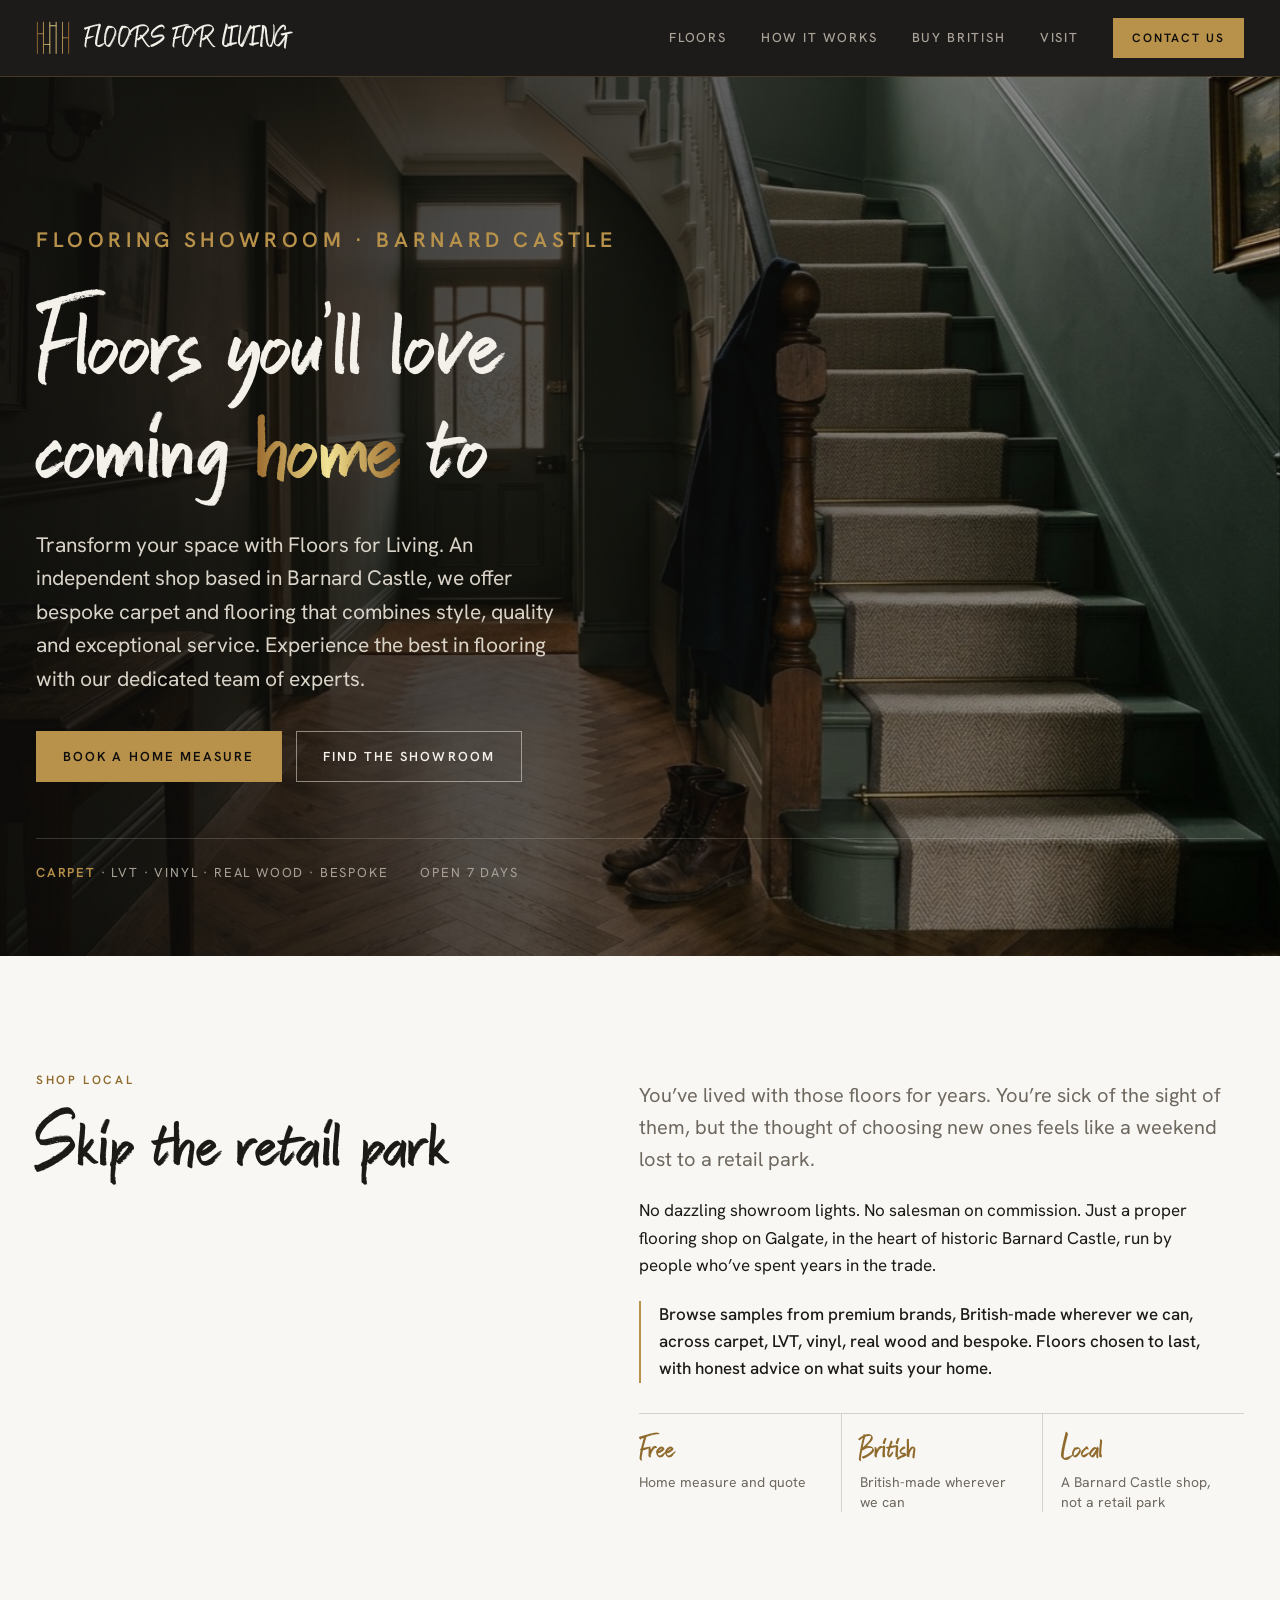
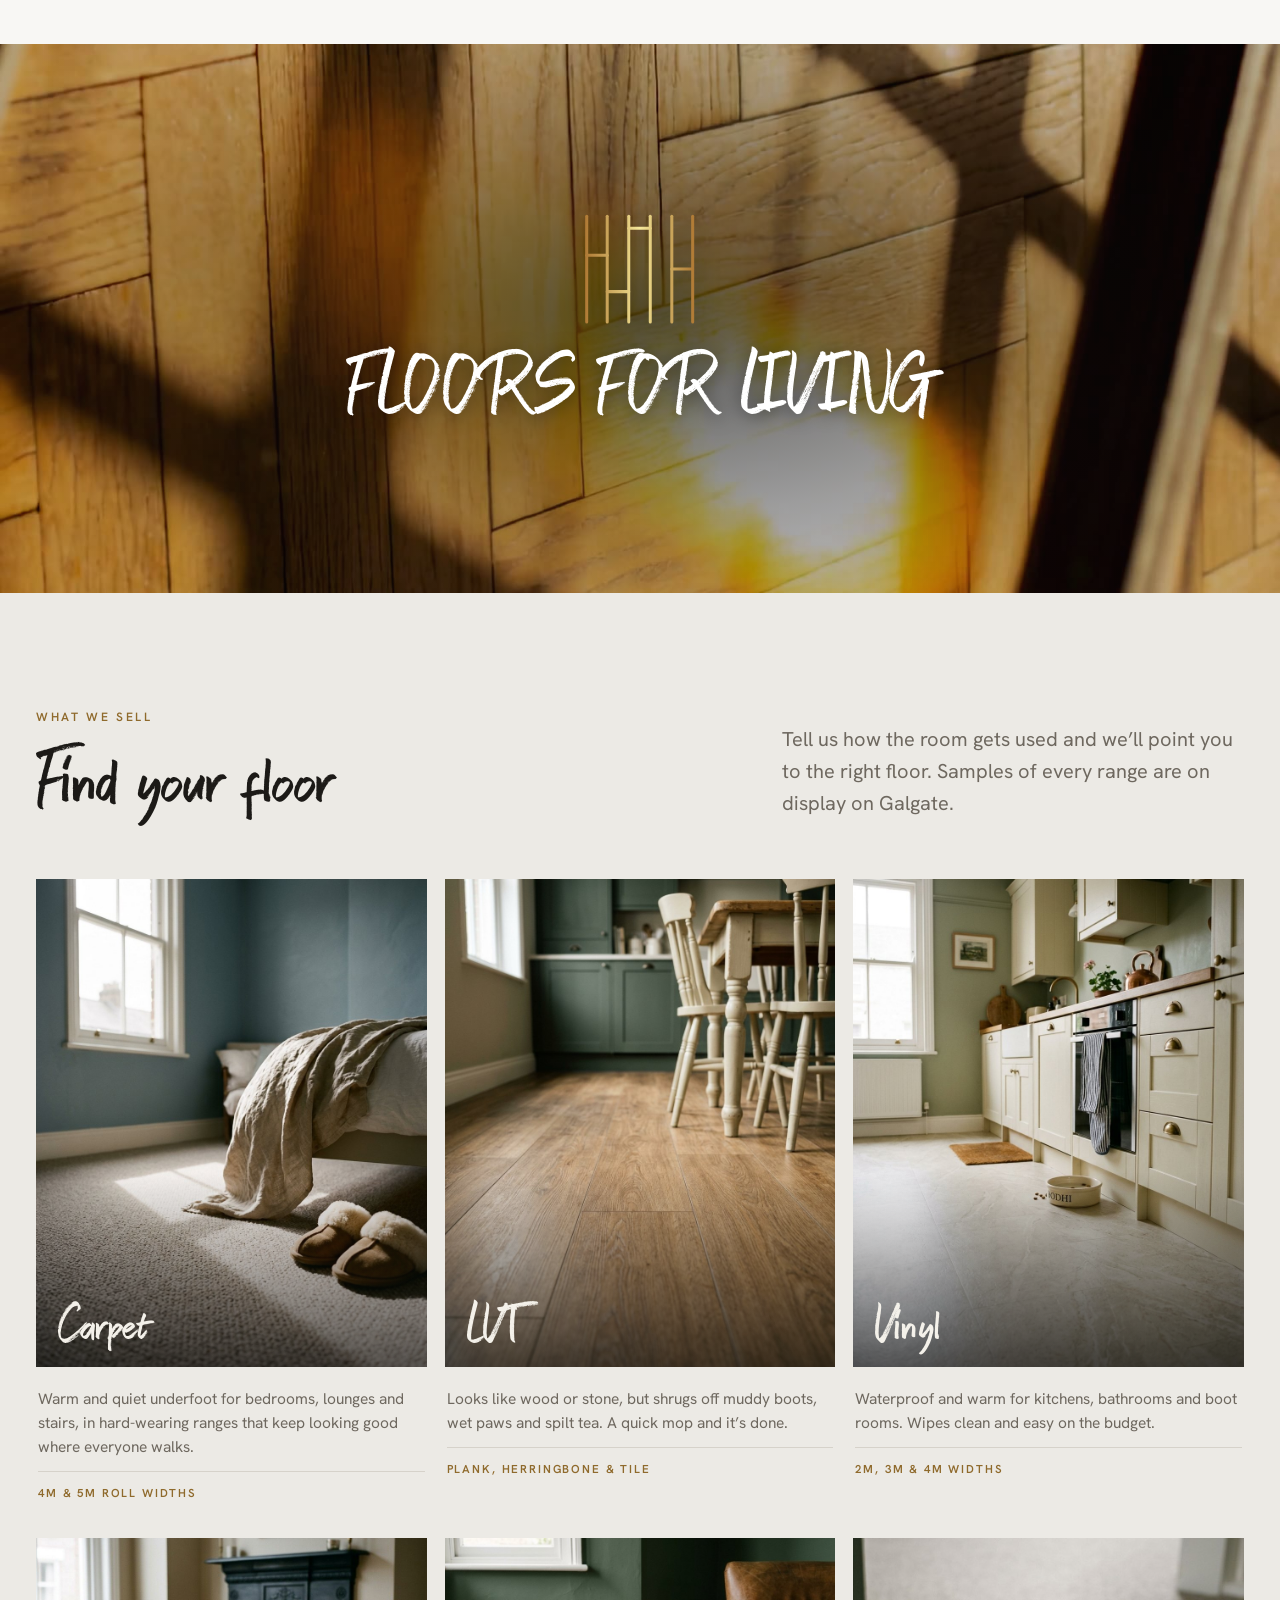
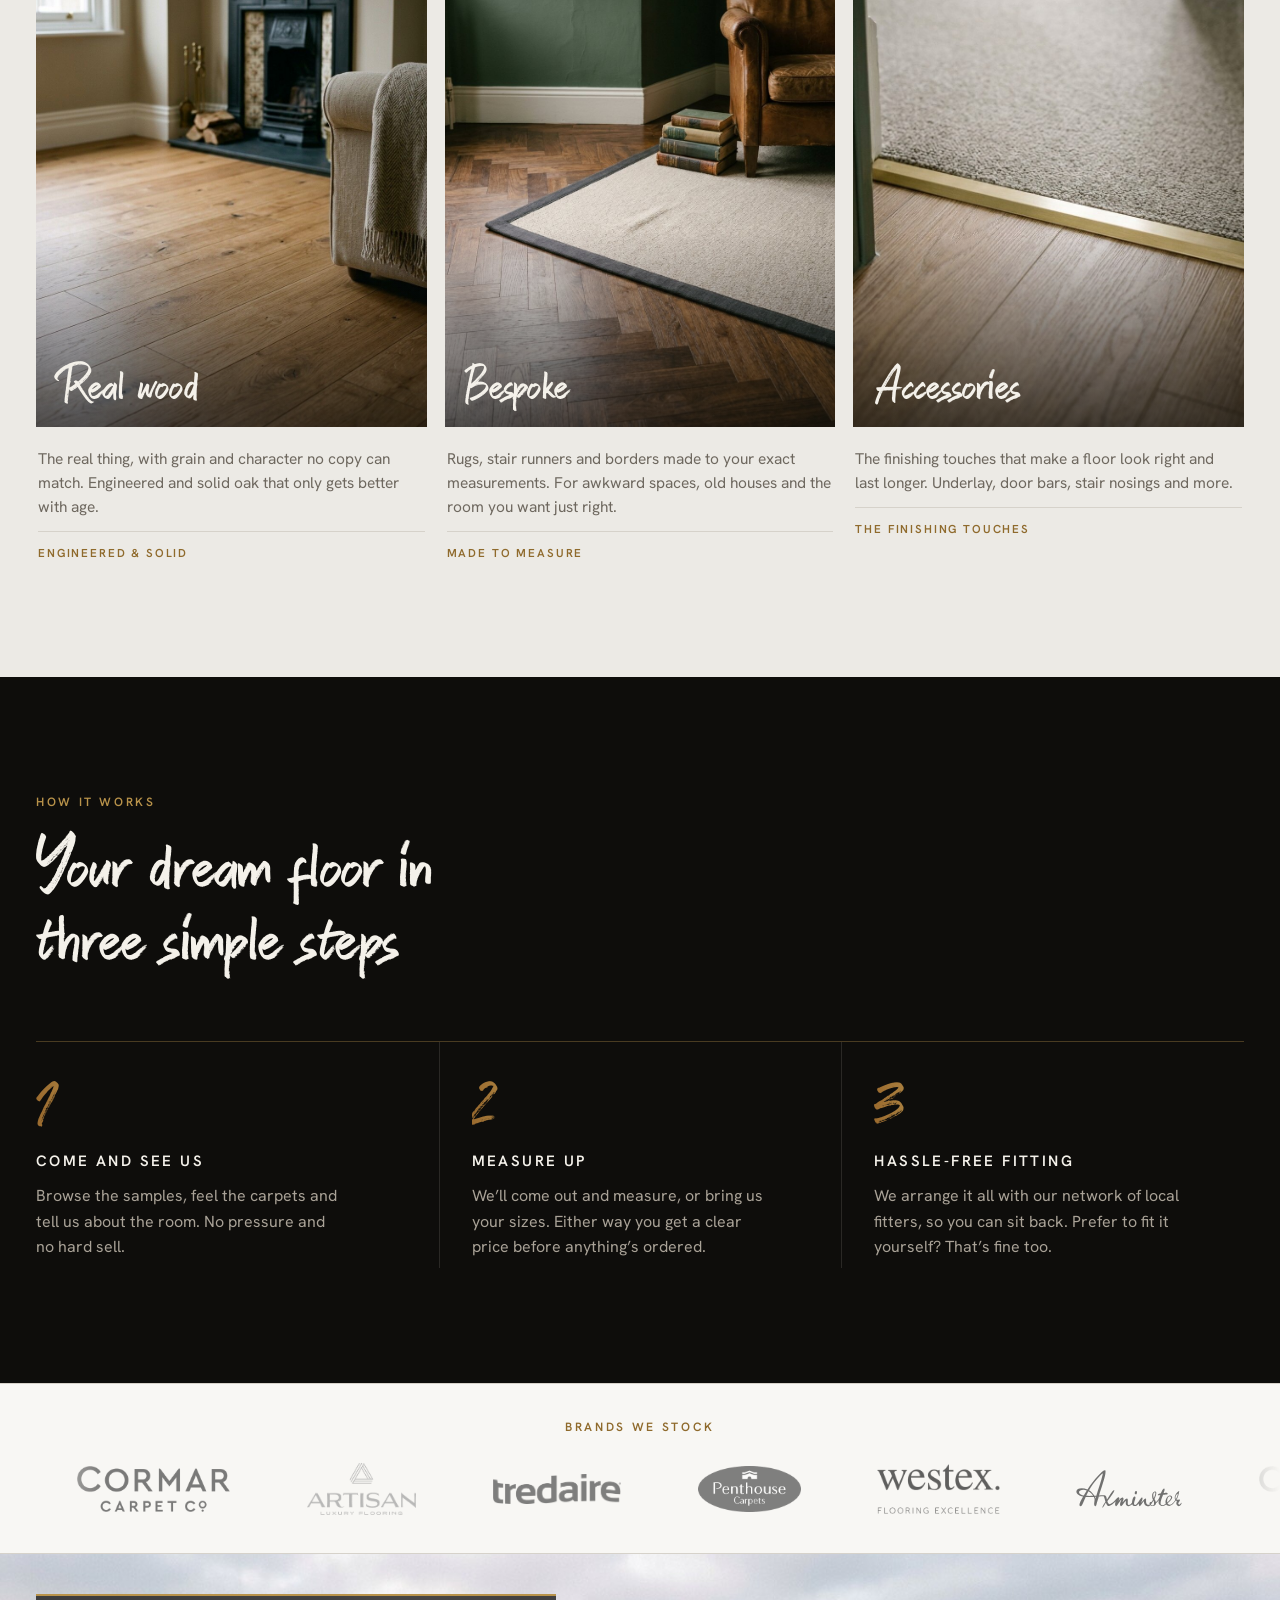
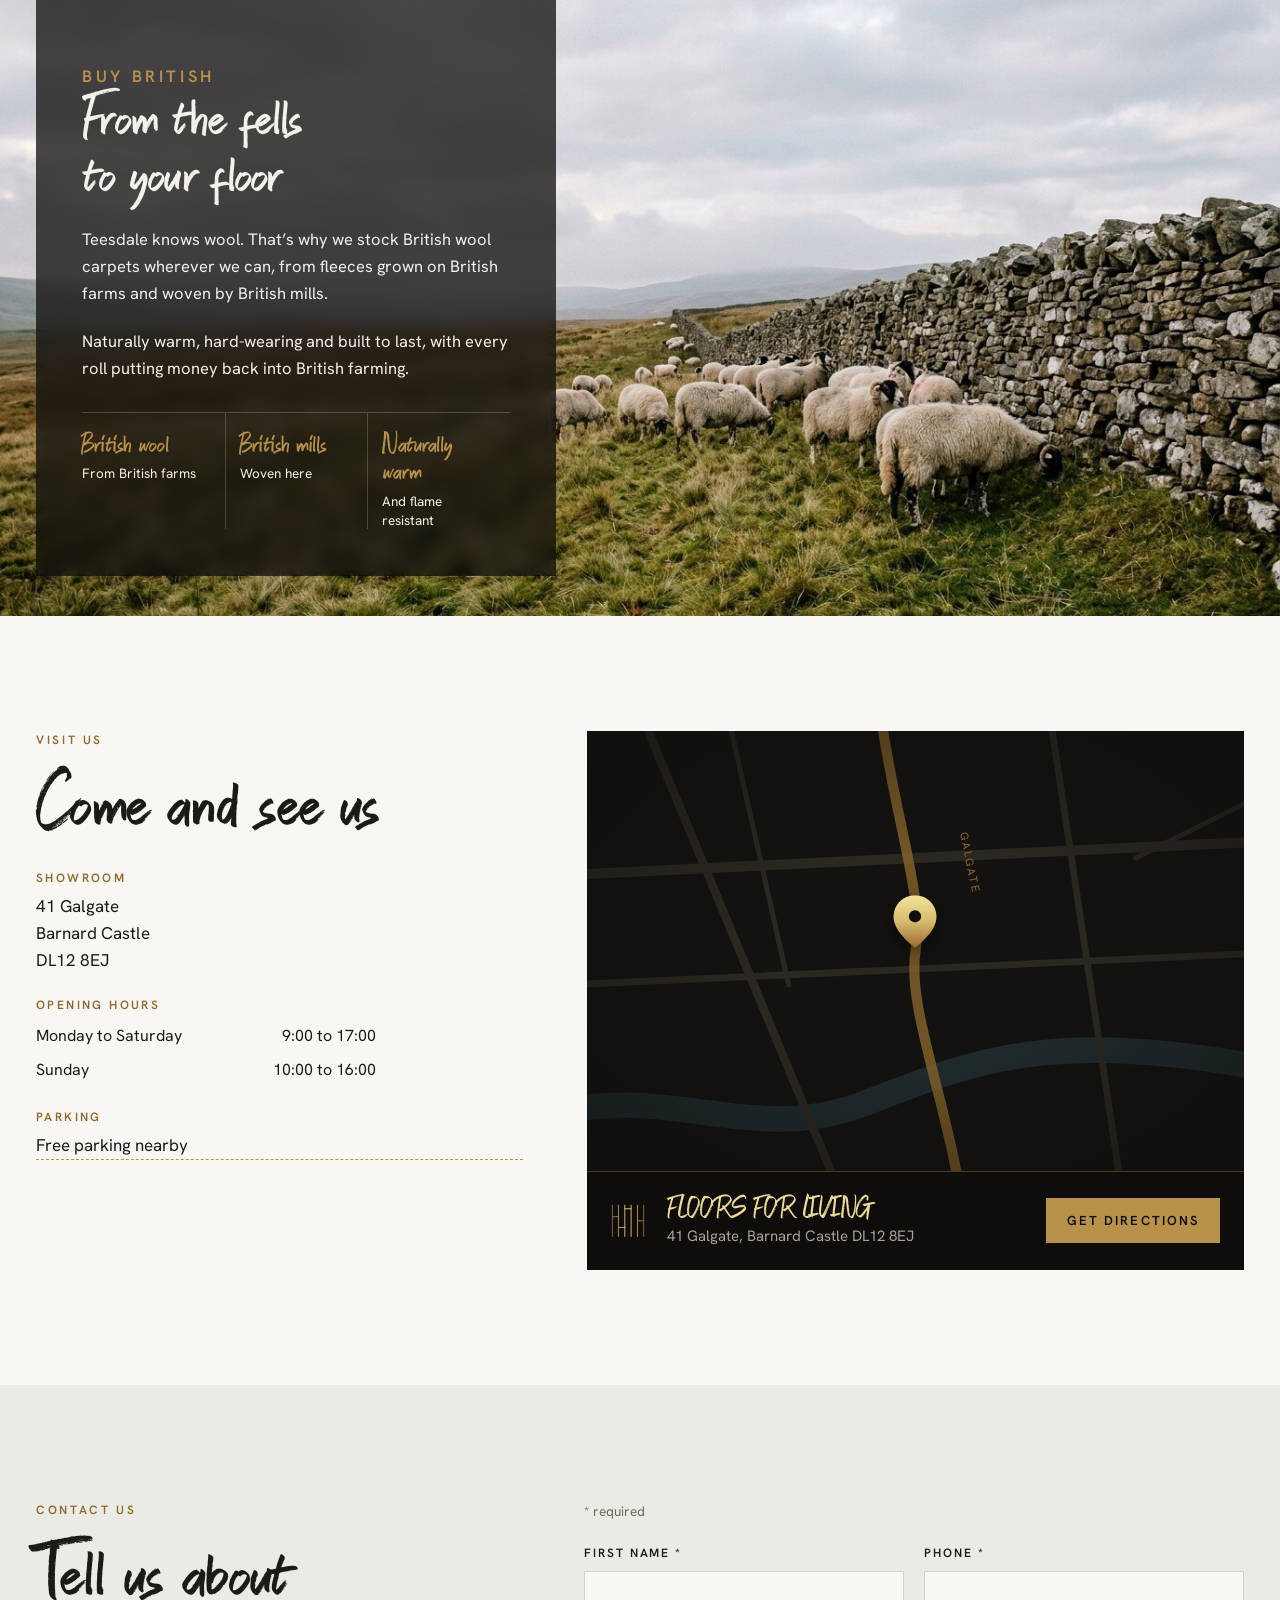
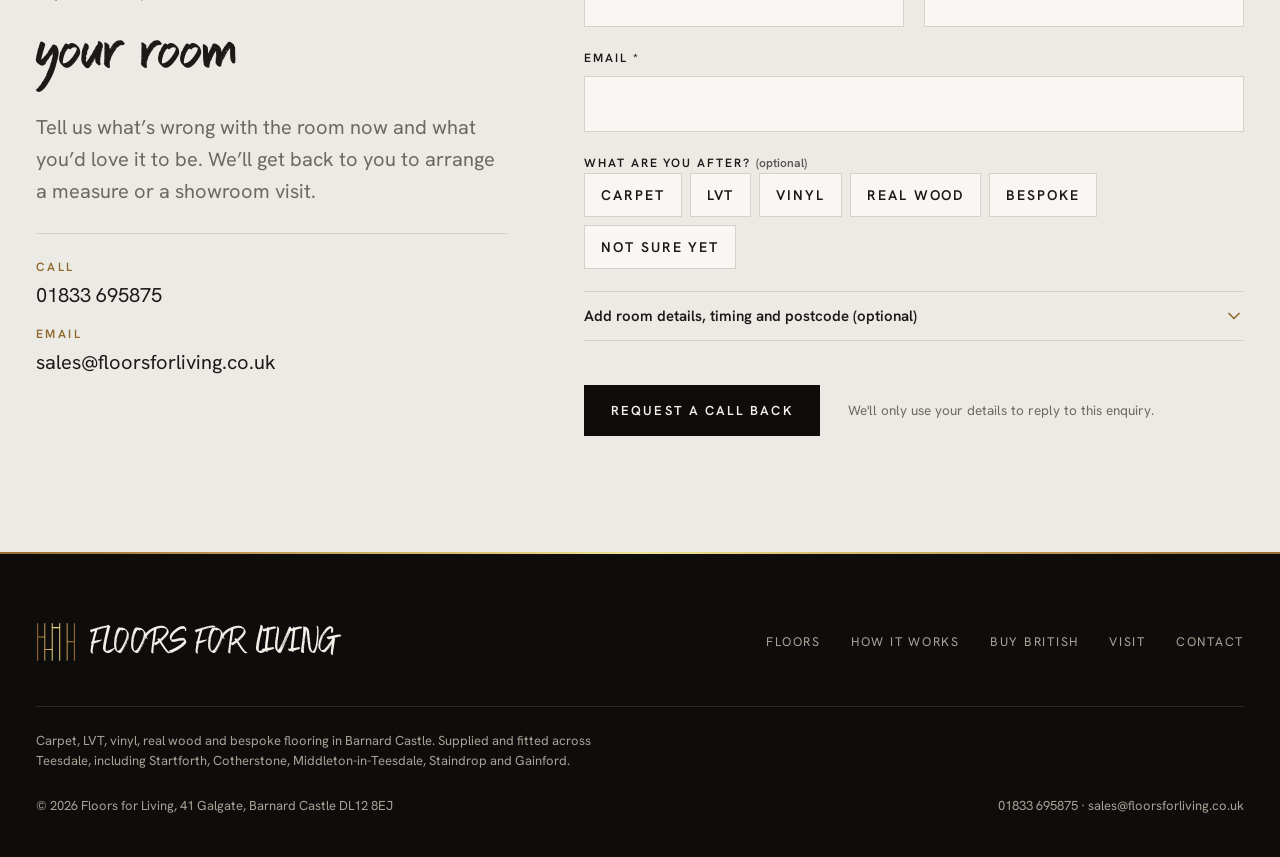
==== index.html @ 4750e82c "Fix tracker line over Done circle; redesign notification email; stop logging DB error text - Raise t" ====
<!doctype html>
<html lang="en-GB">
<head>
<meta charset="utf-8">
<meta name="viewport" content="width=device-width, initial-scale=1, viewport-fit=cover">
<title>Floors for Living | Carpet &amp; Flooring Shop in Barnard Castle</title>
<meta name="description" content="Independent carpet and flooring shop on Galgate, Barnard Castle. Carpet, LVT, vinyl, real wood and bespoke floors, with local fitting across Teesdale.">
<link rel="canonical" href="https://floorsforliving.co.uk/">
<meta name="robots" content="index, follow">
<meta property="og:type" content="website">
<meta property="og:locale" content="en_GB">
<meta property="og:site_name" content="Floors for Living">
<meta property="og:title" content="Floors for Living | Carpet &amp; Flooring Shop in Barnard Castle">
<meta property="og:description" content="Independent carpet and flooring shop on Galgate, Barnard Castle. Carpet, LVT, vinyl, real wood and bespoke floors, with local fitting across Teesdale.">
<meta property="og:url" content="https://floorsforliving.co.uk/">
<meta property="og:image" content="https://floorsforliving.co.uk/hero.jpg">
<meta name="twitter:card" content="summary_large_image">
<meta name="theme-color" content="#0e0d0b">
<link rel="icon" type="image/svg+xml" href="data:image/svg+xml,%3Csvg xmlns='http://www.w3.org/2000/svg' viewBox='0 0 64 64'%3E%3Crect width='64' height='64' rx='10' fill='%230e0d0b'/%3E%3Cg stroke='%23d6bb6e' stroke-width='3' stroke-linecap='round' fill='none'%3E%3Cpath d='M14 10v44M23 10v44M32 10v44M41 10v44M50 10v44'/%3E%3Cpath d='M14 26h9M23 42h9M32 16h9M41 32h9'/%3E%3C/g%3E%3C/svg%3E">
<link rel="preconnect" href="https://fonts.googleapis.com">
<link rel="preconnect" href="https://fonts.gstatic.com" crossorigin>
<link rel="stylesheet" href="https://fonts.googleapis.com/css2?family=Hanken+Grotesk:wght@300;400;500;600&display=swap">
<style>
/* Layout: dark brand bands (header, hero, process, footer) alternate with pale stone content bands; one wide container, image-led tiles like a showroom wall. */
@font-face {
  font-family: "Auttera";
  src: url("[data-uri]") format("woff2");
  font-display: swap;
}
:root {
  --ink: #0e0d0b;          /* logo black */
  --ink-2: #1a1814;
  --stone: #eceae5;        /* pale band */
  --paper: #f8f7f4;
  --text: #1c1a17;
  --muted: #6e685f;
  --line: #d6d2ca;
  --gold: #b8924a;         /* mid gold from the mark */
  --gold-dark: #8f6a2c;
  --gold-light: #ecdc94;
  --on-dark: #f4f1ea;
  --on-dark-muted: #a9a297;
  --gold-grad: linear-gradient(90deg, #9a6a2e 0%, #d6bb6e 35%, #f2e396 50%, #d6bb6e 65%, #9a6a2e 100%);

  --f-display: "Auttera", "Segoe Script", "Brush Script MT", cursive;
  --f-body: "Hanken Grotesk", "Helvetica Neue", Arial, sans-serif;

  --wrap: 1240px;
  --gutter-l: max(16px, env(safe-area-inset-left, 0px));
  --gutter-r: max(16px, env(safe-area-inset-right, 0px));
  color-scheme: light;
}
* { box-sizing: border-box; }
html { scroll-behavior: smooth; }
@media (prefers-reduced-motion: reduce) { html { scroll-behavior: auto; } * { transition: none !important; } }
body {
  margin: 0;
  background: var(--paper);
  color: var(--text);
  font-family: var(--f-body);
  font-size: 17px;
  line-height: 1.6;
  -webkit-font-smoothing: antialiased;
}
body::before { content: ""; position: fixed; inset: 0 0 auto; height: env(safe-area-inset-top, 0px); z-index: 60; background: var(--ink); }
img { max-width: 100%; display: block; }
a { color: inherit; }
:focus-visible { outline: 2px solid var(--gold); outline-offset: 3px; }

.wrap { max-width: var(--wrap); margin: 0 auto; padding-left: var(--gutter-l); padding-right: var(--gutter-r); }
.band { padding-block: clamp(64px, 9vw, 120px); }
.band--stone { background: var(--stone); }
.band--dark { background: var(--ink); color: var(--on-dark); }

.eyebrow {
  font-size: 12px; font-weight: 600; letter-spacing: .22em; text-transform: uppercase;
  color: var(--gold-dark); margin: 0 0 18px;
}
.band--dark .eyebrow, .hero .eyebrow { color: var(--gold); }
.eyebrow--split span { white-space: nowrap; }
@media (max-width: 560px) { .eyebrow--split .sep { display: none; } .eyebrow--split span:not(.sep) { display: block; } .eyebrow--split span + .sep + span { margin-top: 6px; } }
.display {
  font-family: var(--f-display); font-weight: 400;
  line-height: 1.02; letter-spacing: .005em; margin: 0; text-wrap: balance;
}
h2.display { font-size: clamp(40px, 6vw, 72px); }
.lede { font-size: clamp(18px, 1.6vw, 20px); color: var(--muted); max-width: 58ch; margin: 0; }
.band--dark .lede { color: var(--on-dark-muted); }
.tbc { border-bottom: 1px dashed var(--gold); }  /* placeholder content to confirm */

.btn {
  display: inline-flex; align-items: center; gap: 10px;
  font: 600 13px/1 var(--f-body); letter-spacing: .16em; text-transform: uppercase;
  padding: 18px 26px; text-decoration: none; border: 1px solid transparent; cursor: pointer;
  transition: background .25s, color .25s, border-color .25s;
}
.btn--gold { background: var(--gold); color: var(--ink); }
.btn--gold:hover { background: var(--gold-light); }
.btn--ghost { border-color: rgba(244,241,234,.5); color: var(--on-dark); background: transparent; }
.btn--ghost:hover { border-color: var(--gold); color: var(--gold-light); }
.btn--ink { background: var(--ink); color: var(--on-dark); }
.btn--ink:hover { background: var(--gold-dark); }
.link-arrow {
  font: 600 12px/1 var(--f-body); letter-spacing: .18em; text-transform: uppercase; text-decoration: none;
  display: inline-flex; gap: 10px; align-items: center;
}
.link-arrow::after { content: "→"; transition: transform .25s; }
.link-arrow:hover::after { transform: translateX(4px); }

/* Header */
.site-header {
  position: sticky; top: env(safe-area-inset-top, 0px); z-index: 50;
  background: rgba(14,13,11,.94); backdrop-filter: blur(8px); color: var(--on-dark);
  border-bottom: 1px solid rgba(184,146,74,.25);
}
.site-header .wrap { display: flex; align-items: center; justify-content: space-between; gap: 24px; min-height: 76px; }
.brand { display: flex; align-items: center; gap: 14px; text-decoration: none; color: var(--on-dark); }
.brand svg { width: 34px; height: 34px; flex: none; }
.brand span { font-family: var(--f-display); font-size: 25px; letter-spacing: .02em; white-space: nowrap; }
.nav { display: flex; align-items: center; gap: 34px; }
.nav a:not(.btn) { position: relative; padding-block: 6px; font-size: 13px; font-weight: 500; letter-spacing: .14em; text-transform: uppercase; text-decoration: none; color: var(--on-dark-muted); transition: color .2s; }
.nav a:not(.btn)::after { content: ""; position: absolute; left: 0; right: .14em; bottom: -2px; height: 1px; background: var(--gold); transform: scaleX(0); transform-origin: left; transition: transform .3s; }
.nav a:not(.btn):hover { color: var(--gold-light); }
.nav a.is-active { color: var(--gold-light); }
.nav a.is-active::after { transform: scaleX(1); }
section[id] { scroll-margin-top: calc(77px + env(safe-area-inset-top, 0px)); }  /* anchor jumps land below the sticky header */
.nav .btn { padding: 13px 18px; font-size: 12px; }
@media (max-width: 1040px) { .nav { gap: 22px; } .nav a:not(.btn) { font-size: 12px; letter-spacing: .1em; } .nav a:not(.btn)::after { right: .1em; } }

/* Menu button and full-screen menu (under 860px) */
.menu-btn { display: none; width: 44px; height: 44px; margin-right: -10px; padding: 0; border: 0; background: none; cursor: pointer; position: relative; }
.menu-btn span { position: absolute; left: 10px; right: 10px; height: 1.5px; background: var(--gold); transition: transform .3s, opacity .2s; }
.menu-btn span:nth-child(1) { top: 14px; } .menu-btn span:nth-child(2) { top: 21px; } .menu-btn span:nth-child(3) { top: 28px; }
.menu-btn[aria-expanded="true"] span:nth-child(1) { transform: translateY(7px) rotate(45deg); }
.menu-btn[aria-expanded="true"] span:nth-child(2) { opacity: 0; }
.menu-btn[aria-expanded="true"] span:nth-child(3) { transform: translateY(-7px) rotate(-45deg); }
.menu { display: none; }
html.menu-open, html.menu-open body { overflow: hidden; }
@media (max-width: 860px) {
  .nav a:not(.btn) { display: none; }
  .nav { gap: 14px; }
  .menu-btn { display: block; }
  .menu { position: fixed; inset: 0; z-index: 49; display: flex; flex-direction: column; justify-content: space-between; gap: 32px; overflow-y: auto; background: var(--ink); color: var(--on-dark);
    padding: calc(76px + env(safe-area-inset-top, 0px) + 28px) var(--gutter-r) calc(32px + env(safe-area-inset-bottom, 0px)) var(--gutter-l);
    opacity: 0; visibility: hidden; transition: opacity .25s, visibility 0s .25s; }
  .menu.is-open { opacity: 1; visibility: visible; transition: opacity .25s; }
  .menu__nav { display: grid; }
  .menu__nav a { font-family: var(--f-display); font-size: clamp(44px, 12vw, 64px); line-height: 1.1; padding: 10px 0; text-decoration: none; color: var(--on-dark); border-bottom: 1px solid rgba(244,241,234,.12); transition: color .2s; }
  .menu__nav a:hover, .menu__nav a:focus-visible { color: var(--gold-light); }
  .menu__foot { display: grid; gap: 6px; }
  .menu__tel { font-family: var(--f-display); font-size: 34px; line-height: 1.1; color: var(--gold); text-decoration: none; }
  .menu__foot p { margin: 0; color: var(--on-dark-muted); font-size: 15px; }
}
@media (max-width: 760px) { .nav .btn { display: none; } }
@media (max-width: 420px) { .brand span { font-size: 20px; } .nav .btn { padding: 11px 12px; letter-spacing: .1em; } }

/* Hero */
.hero { position: relative; background: var(--ink); color: var(--on-dark); overflow: hidden; }
.hero__img { position: absolute; inset: 0; width: 100%; height: 100%; object-fit: cover; object-position: 72% 60%; transform: scale(1.04); animation: settle 2.4s ease-out forwards; }
@keyframes settle { to { transform: scale(1); } }
@media (prefers-reduced-motion: reduce) { .hero__img { animation: none; transform: none; } }
.hero::after { content: ""; position: absolute; inset: 0; background: linear-gradient(100deg, rgba(14,13,11,.92) 0%, rgba(14,13,11,.7) 45%, rgba(14,13,11,.15) 100%); }
.hero .wrap { position: relative; z-index: 1; min-height: clamp(520px, 72vh, 740px); display: flex; flex-direction: column; justify-content: flex-end; padding-block: 120px 72px; }
.hero h1 { font-size: clamp(50px, 8vw, 108px); max-width: 12ch; }
.hero h1 em { font-style: normal; background: var(--gold-grad); -webkit-background-clip: text; background-clip: text; color: transparent; }
.hero p { font-size: clamp(18px, 1.7vw, 21px); color: #d9d3c8; max-width: 46ch; margin: 26px 0 36px; }
.hero__ctas { display: flex; flex-wrap: wrap; gap: 14px; }
.hero__meta { display: flex; flex-wrap: wrap; gap: 10px 32px; margin-top: 56px; padding-top: 24px; border-top: 1px solid rgba(244,241,234,.18); font-size: 13px; letter-spacing: .14em; text-transform: uppercase; color: var(--on-dark-muted); }
.hero__meta b { color: var(--gold); font-weight: 600; }

/* Intro */
.intro { display: grid; grid-template-columns: 1fr 1.15fr; gap: clamp(28px, 6vw, 96px); align-items: start; }
.intro__head { min-width: 0; }
.intro__text { min-width: 0; display: grid; gap: 22px; padding-top: 8px; }
.intro__text p { margin: 0; max-width: 58ch; }
.intro__bridge { color: var(--text); font-weight: 500; padding-left: 18px; border-left: 2px solid var(--gold); }
.facts { display: grid; grid-template-columns: repeat(3, 1fr); gap: 0; border-top: 1px solid var(--line); margin-top: 8px; }
.facts div { padding: 20px 16px 0 0; }
.facts div + div { padding-left: 18px; border-left: 1px solid var(--line); }
.facts dt { font-family: var(--f-display); font-size: 30px; line-height: 1; color: var(--gold-dark); }
.facts dd { margin: 8px 0 0; font-size: 14px; color: var(--muted); line-height: 1.45; }
@media (max-width: 860px) { .intro { grid-template-columns: 1fr; } }

/* Video band with logo reveal */
.reel { position: relative; overflow: hidden; background: var(--ink); aspect-ratio: 21 / 9; min-height: 400px; max-height: 660px; width: 100%; display: grid; place-items: center; }
.reel__video { position: absolute; inset: 0; width: 100%; height: 100%; object-fit: cover; }
.reel::before { content: ""; position: absolute; inset: 0; z-index: 1; background: radial-gradient(ellipse 55% 60% at 50% 50%, rgba(14,13,11,.7) 0%, rgba(14,13,11,.4) 60%, rgba(14,13,11,.25) 100%); }
.reel__logo { position: relative; z-index: 2; display: grid; justify-items: center; gap: clamp(14px, 2vw, 26px); padding-inline: 16px; text-align: center; }
.reel__mark { width: clamp(76px, 9vw, 124px); height: auto; overflow: visible; filter: drop-shadow(0 2px 12px rgba(0,0,0,.45)); }
.reel__mark path { stroke-dasharray: 1; stroke-dashoffset: 0; }
.reel__word { font-family: var(--f-display); font-size: clamp(36px, 5.6vw, 76px); line-height: 1; color: #fff; letter-spacing: .02em; text-shadow: 0 2px 18px rgba(0,0,0,.5); }
.reel.is-waiting .reel__mark path { stroke-dashoffset: 1; }
.reel.is-waiting .reel__word { opacity: 0; transform: translateY(14px); }
.reel.is-playing .reel__mark path { animation: draw .9s cubic-bezier(.6,0,.2,1) var(--d) both; }
.reel.is-playing .reel__word { animation: rise 1s ease-out 1.5s both; }
@keyframes draw { from { stroke-dashoffset: 1; } to { stroke-dashoffset: 0; } }
@keyframes rise { from { opacity: 0; transform: translateY(14px); letter-spacing: .12em; } to { opacity: 1; transform: none; letter-spacing: .02em; } }
@media (max-width: 640px) { .reel { aspect-ratio: auto; height: 440px; } }
@media (max-width: 520px) { .facts { grid-template-columns: 1fr; } .facts div + div { padding-left: 0; border-left: 0; border-top: 1px solid var(--line); } .facts div { padding-bottom: 18px; } }

/* Floors grid */
.section-head { display: flex; justify-content: space-between; align-items: flex-end; gap: 24px 48px; flex-wrap: wrap; margin-bottom: clamp(36px, 5vw, 60px); }
.section-head > div { min-width: 0; }
.floors { display: grid; grid-template-columns: repeat(3, 1fr); gap: 36px 18px; }
.floor { position: relative; display: flex; flex-direction: column; text-decoration: none; color: var(--text); min-width: 0; }
.floor__img { position: relative; overflow: hidden; aspect-ratio: 4 / 5; background: var(--ink-2); }
.floor__img img { width: 100%; height: 100%; object-fit: cover; transition: transform .8s cubic-bezier(.2,.7,.2,1); }
.floor:hover .floor__img img { transform: scale(1.06); }
.floor__img::after { content: ""; position: absolute; inset: 0; background: linear-gradient(180deg, rgba(14,13,11,0) 60%, rgba(14,13,11,.62) 100%); }
.floor__name { position: absolute; left: 22px; right: 22px; bottom: 18px; z-index: 1; color: var(--on-dark); font-family: var(--f-display); font-size: clamp(38px, 3.6vw, 50px); line-height: 1; }
.floor__body { padding: 20px 2px 0; display: grid; gap: 12px; }
.floor__body p { margin: 0; font-size: 15.5px; line-height: 1.55; color: var(--muted); }
.floor__spec { font-size: 11.5px; font-weight: 600; letter-spacing: .16em; text-transform: uppercase; color: var(--gold-dark); border-top: 1px solid var(--line); padding-top: 12px; }
@media (max-width: 1020px) { .floors { grid-template-columns: repeat(2, 1fr); } }
.floors-dots { display: none; }
@media (max-width: 760px) {
  .floors { position: relative; display: flex; gap: 14px; overflow-x: auto; overscroll-behavior-x: contain; scroll-snap-type: x mandatory; scrollbar-width: none;
    margin-inline: calc(-1 * var(--gutter-l)) calc(-1 * var(--gutter-r)); padding-inline: var(--gutter-l) var(--gutter-r); scroll-padding-inline: var(--gutter-l); }
  .floors::-webkit-scrollbar { display: none; }
  .floor { flex: 0 0 min(80vw, 340px); scroll-snap-align: start; }
  .floors-dots { display: flex; justify-content: center; gap: 8px; margin-top: 26px; }
  .floors-dots span { width: 7px; height: 7px; border-radius: 4px; background: var(--line); transition: width .25s, background .25s; }
  .floors-dots span.is-active { width: 22px; background: var(--gold); }
}

/* Brands: slow marquee. The track holds the logo list four times and slides by half, so the loop has no seam. */
.brands { background: var(--paper); border-block: 1px solid var(--line); padding-block: 34px 38px; overflow: hidden; }
.brands .eyebrow { text-align: center; margin-bottom: 26px; }
.brands__viewport { overflow: hidden; -webkit-mask-image: linear-gradient(90deg, transparent, #000 8%, #000 92%, transparent); mask-image: linear-gradient(90deg, transparent, #000 8%, #000 92%, transparent); }
.brands__track { display: flex; width: max-content; animation: brands-scroll 60s linear infinite; }
.brands:hover .brands__track { animation-play-state: paused; }
.brands__list { display: flex; align-items: center; flex: none; margin: 0; padding: 0 0 0 clamp(44px, 6vw, 84px); list-style: none; gap: clamp(44px, 6vw, 84px); }
.brands__list img { height: var(--h, 44px); width: auto; max-width: none; filter: grayscale(1); opacity: .62; transition: opacity .3s, filter .3s; }
.brands__list li:hover img { filter: none; opacity: 1; }
@keyframes brands-scroll { to { transform: translateX(-50%); } }
@media (max-width: 520px) { .brands__list img { height: calc(var(--h, 44px) * .8); } }
@media (prefers-reduced-motion: reduce) {
  .brands__viewport { -webkit-mask-image: none; mask-image: none; }
  .brands__track { animation: none; display: block; width: auto; padding-inline: var(--gutter-l) var(--gutter-r); }
  .brands__list { flex-wrap: wrap; justify-content: center; padding: 0; gap: 28px clamp(36px, 5vw, 64px); max-width: var(--wrap); margin-inline: auto; }
  .brands__list[aria-hidden="true"] { display: none; }
}

/* Buy British: full-bleed photo with the copy in a translucent box on the left */
.wool { position: relative; isolation: isolate; background: var(--ink); color: var(--on-dark); min-height: 640px; display: flex; align-items: center; overflow: hidden; }
.wool__bg { position: absolute; inset: 0; z-index: -1; }
.wool__bg img { width: 100%; height: 100%; object-fit: cover; object-position: right center; }
.wool .wrap { width: 100%; padding-block: 40px; }
.wool__box { max-width: 520px; padding: clamp(28px, 3.6vw, 48px); background: rgba(14,13,11,.75); -webkit-backdrop-filter: blur(8px); backdrop-filter: blur(8px); border-top: 2px solid var(--gold); }
.wool__box .eyebrow { color: var(--gold); }
.wool__box h2 { font-size: clamp(38px, 4.4vw, 56px); color: var(--on-dark); }
.wool__box p { margin: 20px 0 0; color: var(--on-dark); font-size: 16.5px; line-height: 1.65; }
.wool__box h2 + p { margin-top: 22px; }
.wool__facts { display: grid; grid-template-columns: repeat(3, 1fr); margin: 30px 0 0; border-top: 1px solid rgba(244,241,234,.2); }
.wool__facts div { padding: 18px 12px 0 0; min-width: 0; }
.wool__facts div + div { padding-left: 14px; border-left: 1px solid rgba(244,241,234,.2); }
.wool__facts dt { font-family: var(--f-display); font-size: 26px; line-height: 1.05; color: var(--gold); }
.wool__facts dd { margin: 6px 0 0; font-size: 13.5px; line-height: 1.4; color: var(--on-dark); }
@media (max-width: 760px) {
  .wool { display: block; min-height: 0; padding-top: 300px; }
  .wool__bg { bottom: auto; height: 300px; }
  .wool__bg img { object-position: 76% center; }
  .wool .wrap { padding: 0; max-width: none; }
  .wool__box { max-width: none; background: var(--ink); -webkit-backdrop-filter: none; backdrop-filter: none; padding: 32px var(--gutter-r) 40px var(--gutter-l); }
}
@media (max-width: 520px) {
  .wool__facts { grid-template-columns: 1fr; }
  .wool__facts div, .wool__facts div + div { padding: 16px 0; border-left: 0; }
  .wool__facts div + div { border-top: 1px solid rgba(244,241,234,.2); }
  .wool__facts dt { font-size: 30px; }
}

/* Process */
.steps { display: grid; grid-template-columns: repeat(3, 1fr); gap: 0; margin-top: clamp(40px, 5vw, 64px); border-top: 1px solid rgba(184,146,74,.35); }
.step { padding: 32px 32px 8px 0; min-width: 0; }
.step + .step { padding-left: 32px; border-left: 1px solid rgba(244,241,234,.12); }
.step__n { font-family: var(--f-display); font-size: 64px; line-height: .9; background: var(--gold-grad); -webkit-background-clip: text; background-clip: text; color: transparent; }
.step h3 { font-size: 15px; font-weight: 600; letter-spacing: .16em; text-transform: uppercase; margin: 18px 0 10px; color: var(--on-dark); }
.step p { margin: 0; color: var(--on-dark-muted); font-size: 16px; max-width: 34ch; }
@media (max-width: 760px) { .steps { grid-template-columns: 1fr; } .step + .step { padding-left: 0; border-left: 0; border-top: 1px solid rgba(244,241,234,.12); } .step { padding-right: 0; padding-bottom: 28px; } }

/* Visit */
.visit { display: grid; grid-template-columns: 1fr 1.35fr; gap: clamp(32px, 5vw, 72px); align-items: stretch; }
.visit__info { display: grid; gap: 28px; align-content: start; min-width: 0; }
.visit__info dl { margin: 0; display: grid; gap: 22px; }
.visit__info dt { font-size: 12px; font-weight: 600; letter-spacing: .2em; text-transform: uppercase; color: var(--gold-dark); margin-bottom: 4px; }
.visit__info dd { margin: 0; font-size: 17px; }
.hours { width: 100%; max-width: 340px; border-collapse: collapse; font-size: 16px; font-variant-numeric: tabular-nums; }
.hours td { padding: 4px 0; }
.hours td:last-child { text-align: right; }
.map { position: relative; display: flex; flex-direction: column; background: var(--ink); min-width: 0; }
.map__canvas { position: relative; flex: 1; min-height: 440px; overflow: hidden; background: #141210; }
.map__canvas iframe {
  position: absolute; inset: 0; width: 100%; height: 100%; border: 0; pointer-events: none;
  /* turns Google's standard map dark with a warm gold cast */
  filter: grayscale(1) invert(1) brightness(.78) contrast(1.15) sepia(.55) hue-rotate(-12deg) saturate(1.4);
}
.map__fallback { position: absolute; inset: 0; width: 100%; height: 100%; }
.map__canvas::after { content: ""; position: absolute; inset: 0; pointer-events: none; background: radial-gradient(ellipse at 50% 50%, rgba(14,13,11,0) 35%, rgba(14,13,11,.55) 100%); }
.map__pin { position: absolute; left: 50%; top: 50%; width: 46px; transform: translate(-50%, -88%); z-index: 2; filter: drop-shadow(0 6px 10px rgba(0,0,0,.5)); }
.map__pin::before { content: ""; position: absolute; left: 50%; top: 88%; width: 70px; height: 70px; margin: -35px 0 0 -35px; border-radius: 50%; border: 1px solid var(--gold); opacity: 0; animation: ping 2.6s ease-out infinite; }
@keyframes ping { 0% { transform: scale(.3); opacity: .9; } 100% { transform: scale(1.6); opacity: 0; } }
@media (prefers-reduced-motion: reduce) { .map__pin::before { animation: none; } }
.map__card { display: flex; flex-wrap: wrap; align-items: center; gap: 16px 22px; padding: 22px 24px; border-top: 1px solid rgba(184,146,74,.35); color: var(--on-dark); }
.map__mark { width: 34px; height: 34px; flex: none; }
.map__addr { display: grid; gap: 2px; flex: 1 1 200px; min-width: 0; }
.map__addr strong { font-family: var(--f-display); font-weight: 400; font-size: 26px; line-height: 1.1; color: var(--gold-light); }
.map__addr span { font-size: 15px; color: var(--on-dark-muted); }
.map__card .btn { padding: 15px 20px; }
.nw { white-space: nowrap; }
@media (max-width: 860px) { .visit { grid-template-columns: 1fr; } .map__canvas { min-height: 320px; } }

/* Contact */
.contact { display: grid; grid-template-columns: 1fr 1.4fr; gap: clamp(36px, 6vw, 96px); }
.contact__aside { display: grid; gap: 26px; align-content: start; min-width: 0; }
.contact__direct { display: grid; gap: 14px; padding-top: 24px; border-top: 1px solid var(--line); }
.contact__direct div { display: grid; gap: 2px; }
.contact__direct span { font-size: 12px; font-weight: 600; letter-spacing: .2em; text-transform: uppercase; color: var(--gold-dark); }
.contact__direct a { font-size: 20px; text-decoration: none; user-select: all; }
form { display: grid; grid-template-columns: 1fr 1fr; gap: 22px 20px; min-width: 0; }
#enquiry { scroll-margin-top: 96px; }
.field { display: grid; gap: 8px; min-width: 0; align-content: start; scroll-margin-top: 110px; }
.field--full { grid-column: 1 / -1; }
label, legend { font-size: 12px; font-weight: 600; letter-spacing: .16em; text-transform: uppercase; color: var(--text); }
.req { color: var(--text); }
.sr-only { position: absolute; width: 1px; height: 1px; margin: -1px; padding: 0; overflow: hidden; clip: rect(0 0 0 0); white-space: nowrap; border: 0; }
.hint { margin: 0; font-size: 14px; line-height: 1.4; color: var(--muted); }
.form__note { grid-column: 1 / -1; margin: 0; font-size: 13.5px; color: var(--muted); }
input[type="text"], input[type="email"], input[type="tel"], textarea, select {
  width: 100%; min-height: 48px; font: 400 17px/1.4 var(--f-body); color: var(--text);
  background: var(--paper); border: 1px solid var(--line); border-radius: 0; padding: 15px 16px;
  transition: border-color .2s, background .2s;
}
textarea { min-height: 96px; resize: vertical; }
input:focus, textarea:focus, select:focus { outline: none; border-color: var(--gold-dark); background: #fff; }
input:focus-visible, textarea:focus-visible, select:focus-visible { outline: 2px solid var(--gold-dark); outline-offset: 0; }
[aria-invalid="true"] { border-color: #a4452c; box-shadow: 0 0 0 1px #a4452c; }
.field__error { display: flex; align-items: flex-start; gap: 8px; margin: 0; color: #a4452c; font-size: 14.5px; font-weight: 500; line-height: 1.4; }
.field__error[hidden] { display: none; }
.field__error svg { flex: none; width: 18px; height: 18px; margin-top: 1px; }
fieldset { border: 0; padding: 0; margin: 0; display: grid; gap: 10px; min-width: 0; }
legend { padding: 0; }
.pick { margin: 0; font-size: 14.5px; font-weight: 600; color: var(--text); }
.pick[hidden] { display: none; }
.chips { display: flex; flex-wrap: wrap; gap: 8px; }
.chip { position: relative; }
.chip input { position: absolute; opacity: 0; pointer-events: none; }
.chip span { display: inline-flex; align-items: center; justify-content: center; min-height: 44px; padding: 0 16px; border: 1px solid var(--line); background: var(--paper); font-size: 14px; line-height: 1.2; text-align: center; cursor: pointer; transition: all .2s; user-select: none; }
.chip input:checked + span { background: var(--ink); border-color: var(--ink); color: var(--gold-light); }
.chip input:focus-visible + span { outline: 2px solid var(--gold-dark); outline-offset: 2px; }
.more { grid-column: 1 / -1; border-block: 1px solid var(--line); }
.more summary {
  display: flex; align-items: center; justify-content: space-between; gap: 12px; min-height: 48px; padding-block: 6px; cursor: pointer; list-style: none;
  font-size: 15px; font-weight: 600; line-height: 1.3; color: var(--text);
}
.more summary::-webkit-details-marker { display: none; }
.more summary svg { flex: none; width: 20px; height: 20px; color: var(--gold-dark); transition: transform .25s; }
.more[open] summary svg { transform: rotate(180deg); }
.more__body { display: grid; gap: 22px; padding: 8px 0 24px; }
.form__foot { grid-column: 1 / -1; display: flex; flex-wrap: wrap; gap: 16px 28px; align-items: center; }
.form__foot small { color: var(--muted); font-size: 13.5px; max-width: 40ch; }
/* Enquiry tracker: shown in place of the form once an enquiry has been sent */
.contact.is-sent { grid-template-columns: 1fr; }
.contact.is-sent .contact__aside { display: none; }
.tracker { --n: 5; --rail: rgba(244,241,234,.14); grid-column: 1 / -1; min-width: 0; scroll-margin-top: 96px; background: var(--ink); color: var(--on-dark); padding: clamp(28px, 5vw, 56px); border-top: 2px solid var(--gold); }
.tracker[hidden] { display: none; }
.tracker__head { display: flex; flex-wrap: wrap; justify-content: space-between; align-items: flex-end; gap: 16px 40px; margin-bottom: clamp(32px, 5vw, 56px); }
.tracker__head > div { min-width: 0; }
.tracker .eyebrow { margin: 0 0 12px; color: var(--gold); }
.tracker .tracker__title { font-size: clamp(40px, 6vw, 68px); line-height: 1; color: var(--gold-light); }
.tracker__title:focus { outline: none; }
.tracker__title:focus-visible { outline: 2px solid var(--gold); outline-offset: 6px; }
.tracker__lead { margin: 14px 0 0; color: var(--on-dark-muted); max-width: 52ch; }
.tracker__ref { font-size: 13px; letter-spacing: .14em; text-transform: uppercase; color: var(--on-dark-muted); white-space: nowrap; }
.tracker__ref[hidden] { display: none; }
.tracker__ref b { color: var(--on-dark); font-weight: 600; font-variant-numeric: tabular-nums; }
.tracker__track { position: relative; display: grid; grid-template-columns: repeat(var(--n), 1fr); list-style: none; margin: 0; padding: 0; }
.tracker__track::before, .tracker__track::after { content: ""; position: absolute; top: 23px; left: calc(100% / var(--n) / 2); height: 2px; }
.tracker__track::before { right: calc(100% / var(--n) / 2); background: var(--rail); }
.tracker__track::after { width: 0; background: var(--gold-grad); transition: width 1.2s cubic-bezier(.6,0,.2,1); }
.tracker.is-go .tracker__track::after { width: calc((100% - 100% / var(--n)) * .25 * .5); }
.tracker__stop { position: relative; display: grid; justify-items: center; text-align: center; gap: 12px; padding-inline: 8px; min-width: 0; opacity: 0; transform: translateY(10px); }
.tracker__dot { position: relative; z-index: 1; width: 48px; height: 48px; border-radius: 50%; display: grid; place-items: center; background: var(--ink); border: 2px solid var(--rail); color: var(--on-dark-muted); transition: border-color .4s, background .4s; }
.tracker__dot svg { width: 22px; height: 22px; }
.tracker__stop h3 { margin: 4px 0 0; font-size: 13px; font-weight: 600; letter-spacing: .14em; text-transform: uppercase; color: var(--on-dark); }
.tracker__stop p { margin: 0; font-size: 14.5px; line-height: 1.5; color: var(--on-dark-muted); max-width: 22ch; }
.tracker__tag { display: inline-block; font-size: 11px; font-weight: 600; letter-spacing: .16em; text-transform: uppercase; padding: 4px 9px; border: 1px solid var(--rail); color: var(--on-dark-muted); }
.tracker__stop.is-done .tracker__dot { background: var(--gold); border-color: var(--gold); color: var(--ink); }
.tracker__stop.is-done .tracker__tag { background: var(--gold); border-color: var(--gold); color: var(--ink); }
.tracker__tick path { stroke-dasharray: 30; stroke-dashoffset: 30; }
.tracker.is-go .tracker__tick path { animation: trk-draw .5s .2s ease-out forwards; }
.tracker__stop.is-next .tracker__dot { border-color: var(--gold); color: var(--gold-light); }
.tracker__stop.is-next .tracker__dot::after { content: ""; position: absolute; inset: -8px; border-radius: 50%; border: 1px solid var(--gold); opacity: 0; }
.tracker.is-go .tracker__stop.is-next .tracker__dot::after { animation: trk-ping 2.2s 1.2s ease-out infinite; }
.tracker__stop.is-next .tracker__tag { border-color: var(--gold); color: var(--gold-light); }
.tracker.is-go .tracker__stop { animation: trk-rise .6s ease-out forwards; }
.tracker.is-go .tracker__stop:nth-child(2) { animation-delay: .15s; }
.tracker.is-go .tracker__stop:nth-child(3) { animation-delay: .3s; }
.tracker.is-go .tracker__stop:nth-child(4) { animation-delay: .45s; }
.tracker.is-go .tracker__stop:nth-child(5) { animation-delay: .6s; }
@keyframes trk-draw { to { stroke-dashoffset: 0; } }
@keyframes trk-ping { 0% { transform: scale(.85); opacity: .9; } 100% { transform: scale(1.45); opacity: 0; } }
@keyframes trk-rise { to { opacity: 1; transform: none; } }
.tracker__foot { margin-top: clamp(36px, 5vw, 56px); padding-top: 24px; border-top: 1px solid var(--rail); }
.tracker__foot p { margin: 0; color: var(--on-dark-muted); font-size: 15px; }
.tracker__foot a { color: var(--gold-light); text-decoration: none; font-weight: 600; user-select: all; white-space: nowrap; }
@media (max-width: 760px) {
  .tracker__track { grid-template-columns: 1fr; gap: 26px; }
  .tracker__track::before, .tracker__track::after { top: 24px; bottom: 24px; left: 23px; right: auto; width: 2px; height: auto; }
  .tracker__track::after { height: 0; bottom: auto; transition: height 1.2s cubic-bezier(.6,0,.2,1); }
  .tracker.is-go .tracker__track::after { width: 2px; height: calc((100% - 48px) * .25 * .5); }
  .tracker__stop { grid-template-columns: 48px 1fr; justify-items: start; text-align: left; column-gap: 16px; row-gap: 4px; padding-inline: 0; }
  .tracker__stop .tracker__dot { grid-row: span 3; }
  .tracker__stop h3 { margin: 2px 0 0; }
  .tracker__stop p { max-width: none; }
}
@media (prefers-reduced-motion: reduce) {
  .tracker__stop { opacity: 1; transform: none; animation: none !important; }
  .tracker__track::after { transition: none; }
  .tracker__tick path { stroke-dashoffset: 0; animation: none !important; }
  .tracker__stop.is-next .tracker__dot::after { animation: none !important; }
}
/* Keep the steps (and their circles) above the progress line in every state; the entrance animation gives each step its own stacking context */
.tracker__stop { z-index: 1; }
.tracker__track::before, .tracker__track::after { z-index: 0; }
.form__error { grid-column: 1 / -1; color: #a4452c; font-size: 15px; margin: 0; }
@media (max-width: 860px) { .contact { grid-template-columns: 1fr; } }
@media (max-width: 520px) {
  form { grid-template-columns: 1fr; gap: 18px; }
  .chips:not(.chips--when) { display: grid; grid-template-columns: repeat(3, 1fr); }
  .chips:not(.chips--when) .chip span { width: 100%; padding: 0 6px; }
  .chips--when { display: grid; grid-template-columns: .8fr 1.5fr 1.1fr; }
  .chips--when .chip span { width: 100%; padding: 0 8px; }
  .form__foot .btn { width: 100%; justify-content: center; }
}

/* Call bar: phones only */
.callbar { display: none; }
@media (max-width: 760px) {
  .callbar { position: fixed; left: 0; right: 0; bottom: 0; z-index: 40; display: flex; background: var(--ink); border-top: 1px solid rgba(184,146,74,.4); padding-bottom: env(safe-area-inset-bottom, 0px); transition: transform .3s; }
  .callbar a { flex: 1 1 0; display: grid; place-items: center; min-height: 52px; color: var(--gold); font-size: 13px; font-weight: 600; letter-spacing: .18em; text-transform: uppercase; text-decoration: none; }
  .callbar a + a { border-left: 1px solid rgba(184,146,74,.3); }
  .callbar.is-hidden { transform: translateY(100%); visibility: hidden; transition: transform .3s, visibility 0s .3s; }
  .site-footer { padding-bottom: calc(40px + 52px + env(safe-area-inset-bottom, 0px)); }
}

/* Footer */
.site-footer { background: var(--ink); color: var(--on-dark-muted); padding-block: 64px 40px; font-size: 14px; }
.site-footer .top { display: flex; flex-wrap: wrap; justify-content: space-between; gap: 32px; padding-bottom: 40px; border-bottom: 1px solid rgba(244,241,234,.12); }
.site-footer .brand span { font-size: 30px; }
.site-footer nav { display: flex; flex-wrap: wrap; gap: 14px 30px; align-items: center; }
.site-footer nav a { text-decoration: none; letter-spacing: .14em; text-transform: uppercase; font-size: 12.5px; }
.site-footer nav a:hover { color: var(--gold-light); }
.site-footer .bottom { display: flex; flex-wrap: wrap; justify-content: space-between; gap: 12px; padding-top: 24px; font-size: 13px; }
.footer-seo { margin: 0; padding-top: 24px; font-size: 13px; line-height: 1.6; max-width: 80ch; color: var(--on-dark-muted); }
.gold-rule { height: 2px; background: var(--gold-grad); }
</style>
</head>
<body>


<!-- Logo mark, traced from the Floors for Living logo -->
<svg width="0" height="0" style="position:absolute" aria-hidden="true">
  <defs>
    <linearGradient id="ffl-gold" x1="0" y1="0" x2="1" y2="0">
      <stop offset="0" stop-color="#9a6a2e"/><stop offset=".35" stop-color="#d6bb6e"/>
      <stop offset=".5" stop-color="#f2e396"/><stop offset=".65" stop-color="#d6bb6e"/><stop offset="1" stop-color="#9a6a2e"/>
    </linearGradient>
    <linearGradient id="ffl-gold-v" x1="0" y1="0" x2="0" y2="1"><stop offset="0" stop-color="#f2e396"/><stop offset=".5" stop-color="#d6bb6e"/><stop offset="1" stop-color="#9a6a2e"/></linearGradient>
    <symbol id="ffl-mark" viewBox="620 395 690 680">
      <g fill="none" stroke="url(#ffl-gold)" stroke-width="18" stroke-linecap="round">
        <path d="M648 415V1048M771 415V1048M900 415V1048M1029 415V1048M1158 415V1048M1283 415V1048"/>
        <path d="M648 648H771M771 866H900M900 487H1029M1158 731H1283"/>
      </g>
    </symbol>
  </defs>
</svg>

<script type="application/ld+json">
{"@context":"https://schema.org","@type":"HomeGoodsStore","name":"Floors for Living",
 "description":"Independent carpet and flooring shop in Barnard Castle selling carpet, LVT, vinyl, real wood and bespoke floors, with fitting or supply only.",
 "url":"https://floorsforliving.co.uk/","image":"https://floorsforliving.co.uk/hero.jpg",
 "telephone":"+441833695875","email":"sales@floorsforliving.co.uk",
 "address":{"@type":"PostalAddress","streetAddress":"41 Galgate","addressLocality":"Barnard Castle","addressRegion":"County Durham","postalCode":"DL12 8EJ","addressCountry":"GB"},
 "areaServed":["Barnard Castle","Teesdale","County Durham"],
 "hasMap":"https://www.google.com/maps/search/?api=1&query=41+Galgate%2C+Barnard+Castle+DL12+8EJ",
 "openingHoursSpecification":[
  {"@type":"OpeningHoursSpecification","dayOfWeek":["Monday","Tuesday","Wednesday","Thursday","Friday","Saturday"],"opens":"09:00","closes":"17:00"},
  {"@type":"OpeningHoursSpecification","dayOfWeek":"Sunday","opens":"10:00","closes":"16:00"}]}
</script>

<header class="site-header">
  <div class="wrap">
    <a class="brand" href="#top" aria-label="Floors for Living, home">
      <svg aria-hidden="true"><use href="#ffl-mark"/></svg>
      <span>FLOORS FOR LIVING</span>
    </a>
    <nav class="nav" aria-label="Main">
      <a href="#floors">Floors</a>
      <a href="#how-it-works">How it works</a>
      <a href="#british">Buy British</a>
      <a href="#visit">Visit</a>
      <a class="btn btn--gold" href="#contact">Contact us</a>
      <button class="menu-btn" id="menu-btn" type="button" aria-expanded="false" aria-controls="menu" aria-label="Open menu"><span></span><span></span><span></span></button>
    </nav>
  </div>
</header>

<!-- Full-screen menu for narrow screens (opened by the button in the header) -->
<div class="menu" id="menu">
  <nav class="menu__nav" aria-label="Menu">
    <a href="#floors">Floors</a>
    <a href="#how-it-works">How it works</a>
    <a href="#british">Buy British</a>
    <a href="#visit">Visit us</a>
    <a href="#contact">Contact us</a>
  </nav>
  <div class="menu__foot">
    <a class="menu__tel" href="tel:01833695875">01833 695875</a>
    <p>41 Galgate, Barnard Castle <span class="nw">DL12 8EJ</span></p>
  </div>
</div>

<main id="top">
  <!-- HERO: swap images/hero.jpg for a real room shot (2200px wide, landscape) -->
  <section class="hero">
    <img class="hero__img" src="hero.jpg" alt="Victorian hallway with oak herringbone LVT and a wool stair runner with brass rods" fetchpriority="high">
    <div class="wrap">
      <p class="eyebrow eyebrow--split"><span>Flooring showroom</span><span class="sep" aria-hidden="true"> &middot; </span><span>Barnard Castle</span></p>
      <h1 class="display">Floors you’ll love coming <em>home</em> to</h1>
      <p>Transform your space with Floors for Living. An independent shop based in Barnard Castle, we offer bespoke carpet and flooring that combines style, quality and exceptional service. Experience the best in flooring with our dedicated team of experts.</p>
      <div class="hero__ctas">
        <a class="btn btn--gold" href="#contact">Book a home measure</a>
        <a class="btn btn--ghost" href="#visit">Find the showroom</a>
      </div>
      <div class="hero__meta">
        <span><b>Carpet</b> &middot; LVT &middot; Vinyl &middot; Real wood &middot; Bespoke</span>
        <span>Open 7 days</span>
      </div>
    </div>
  </section>

  <!-- INTRO -->
  <section class="band" id="about">
    <div class="wrap intro">
      <div class="intro__head">
        <p class="eyebrow">Shop local</p>
        <h2 class="display">Skip the retail park</h2>
      </div>
      <div class="intro__text">
        <p class="lede">You’ve lived with those floors for years. You’re sick of the sight of them, but the thought of choosing new ones feels like a weekend lost to a retail park.</p>
        <p>No dazzling showroom lights. No salesman on commission. Just a proper flooring shop on Galgate, in the heart of historic Barnard Castle, run by people who’ve spent years in the trade.</p>
        <p class="intro__bridge">Browse samples from premium brands, British-made wherever we can, across carpet, LVT, vinyl, real wood and bespoke. Floors chosen to last, with honest advice on what suits your home.</p>
        <dl class="facts">
          <div><dt>Free</dt><dd>Home measure and quote</dd></div>
          <div><dt>British</dt><dd>British-made wherever we can</dd></div>
          <div><dt>Local</dt><dd>A Barnard Castle shop, not a retail park</dd></div>
        </dl>
      </div>
    </div>
  </section>

  <!-- VIDEO BAND: swap video/floor-light.mp4 (landscape, 1920x1080) and its poster image to change -->
  <section class="reel" aria-label="Sunlight moving across an oak herringbone floor">
    <video class="reel__video" autoplay muted loop playsinline preload="metadata" poster="floor-light-poster.jpg">
      <source src="floor-light.mp4" type="video/mp4">
    </video>
    <div class="reel__logo" role="img" aria-label="Floors for Living">
      <svg class="reel__mark" viewBox="620 395 690 680" aria-hidden="true">
        <defs><linearGradient id="ffl-gold-reel" gradientUnits="userSpaceOnUse" x1="640" y1="0" x2="1290" y2="0">
          <stop offset="0" stop-color="#b07a35"/><stop offset=".35" stop-color="#dcc274"/><stop offset=".5" stop-color="#f6e89c"/><stop offset=".65" stop-color="#dcc274"/><stop offset="1" stop-color="#b07a35"/>
        </linearGradient></defs>
        <g fill="none" stroke="url(#ffl-gold-reel)" stroke-width="18" stroke-linecap="round">
          <path pathLength="1" style="--d:0s" d="M648 415V1048"/><path pathLength="1" style="--d:.08s" d="M771 415V1048"/>
          <path pathLength="1" style="--d:.16s" d="M900 415V1048"/><path pathLength="1" style="--d:.24s" d="M1029 415V1048"/>
          <path pathLength="1" style="--d:.32s" d="M1158 415V1048"/><path pathLength="1" style="--d:.4s" d="M1283 415V1048"/>
          <path pathLength="1" style="--d:.9s" d="M648 648H771"/><path pathLength="1" style="--d:1s" d="M771 866H900"/>
          <path pathLength="1" style="--d:1.1s" d="M900 487H1029"/><path pathLength="1" style="--d:1.2s" d="M1158 731H1283"/>
        </g>
      </svg>
      <span class="reel__word">FLOORS FOR LIVING</span>
    </div>
  </section>

  <!-- FLOORS: each tile has its own image in /images -->
  <section class="band band--stone" id="floors">
    <div class="wrap">
      <div class="section-head">
        <div>
          <p class="eyebrow">What we sell</p>
          <h2 class="display">Find your floor</h2>
        </div>
        <p class="lede" style="max-width:42ch">Tell us how the room gets used and we’ll point you to the right floor. Samples of every range are on display on Galgate.</p>
      </div>
      <div class="floors">
        <a class="floor" href="#enquiry" data-floor="Carpet">
          <div class="floor__img"><img src="carpet.jpg" alt="Greige twist carpet in a blue bedroom with sunlight across the floor" loading="lazy"><span class="floor__name">Carpet</span></div>
          <div class="floor__body">
            <p>Warm and quiet underfoot for bedrooms, lounges and stairs, in hard-wearing ranges that keep looking good where everyone walks.</p>
            <span class="floor__spec">4m &amp; 5m roll widths</span>
          </div>
        </a>
        <a class="floor" href="#enquiry" data-floor="LVT">
          <div class="floor__img"><img src="lvt.jpg" alt="Oak effect LVT planks in a kitchen diner with painted chairs" loading="lazy"><span class="floor__name">LVT</span></div>
          <div class="floor__body">
            <p>Looks like wood or stone, but shrugs off muddy boots, wet paws and spilt tea. A quick mop and it’s done.</p>
            <span class="floor__spec">Plank, herringbone &amp; tile</span>
          </div>
        </a>
        <a class="floor" href="#enquiry" data-floor="Vinyl">
          <div class="floor__img"><img src="vinyl.jpg" alt="Pale stone effect vinyl in a cream shaker kitchen" loading="lazy"><span class="floor__name">Vinyl</span></div>
          <div class="floor__body">
            <p>Waterproof and warm for kitchens, bathrooms and boot rooms. Wipes clean and easy on the budget.</p>
            <span class="floor__spec">2m, 3m &amp; 4m widths</span>
          </div>
        </a>
        <a class="floor" href="#enquiry" data-floor="Real wood">
          <div class="floor__img"><img src="realwood.jpg" alt="Wide plank oak floor in a living room with a cast iron fireplace and a linen armchair" loading="lazy"><span class="floor__name">Real wood</span></div>
          <div class="floor__body">
            <p>The real thing, with grain and character no copy can match. Engineered and solid oak that only gets better with age.</p>
            <span class="floor__spec">Engineered &amp; solid</span>
          </div>
        </a>
        <a class="floor" href="#enquiry" data-floor="Bespoke">
          <div class="floor__img"><img src="bespoke.jpg" alt="Bespoke bound wool rug with a charcoal border on walnut herringbone" loading="lazy"><span class="floor__name">Bespoke</span></div>
          <div class="floor__body">
            <p>Rugs, stair runners and borders made to your exact measurements. For awkward spaces, old houses and the room you want just right.</p>
            <span class="floor__spec">Made to measure</span>
          </div>
        </a>
        <a class="floor" href="#contact" data-floor="Accessories">
          <div class="floor__img"><img src="accessories.jpg" alt="Brushed brass door bar joining grey carpet to an oak effect floor in a doorway" loading="lazy"><span class="floor__name">Accessories</span></div>
          <div class="floor__body">
            <p>The finishing touches that make a floor look right and last longer. Underlay, door bars, stair nosings and more.</p>
            <span class="floor__spec">The finishing touches</span>
          </div>
        </a>
      </div>
      <div class="floors-dots" aria-hidden="true"><span class="is-active"></span><span></span><span></span><span></span><span></span><span></span></div>
    </div>
  </section>

  <!-- PROCESS -->
  <section class="band band--dark" id="how-it-works">
    <div class="wrap">
      <p class="eyebrow">How it works</p>
      <h2 class="display" style="max-width:16ch">Your dream floor in three simple steps</h2>
      <div class="steps">
        <div class="step"><div class="step__n">1</div><h3>Come and see us</h3><p>Browse the samples, feel the carpets and tell us about the room. No pressure and no hard sell.</p></div>
        <div class="step"><div class="step__n">2</div><h3>Measure up</h3><p>We’ll come out and measure, or bring us your sizes. Either way you get a clear price before anything’s ordered.</p></div>
        <div class="step"><div class="step__n">3</div><h3>Hassle-free fitting</h3><p>We arrange it all with our network of local fitters, so you can sit back. Prefer to fit it yourself? That’s fine too.</p></div>
      </div>
    </div>
  </section>

  <!-- BRANDS: logos live in /brands. To add one, add an <li> to all four lists (only the first needs alt text) -->
  <section class="brands" id="brands" aria-labelledby="brands-h">
    <div class="wrap"><h2 class="eyebrow" id="brands-h">Brands we stock</h2></div>
    <div class="brands__viewport">
      <div class="brands__track">
        <ul class="brands__list">
          <li><img src="brands/cormar.png" alt="Cormar Carpet Co" style="--h:46px" height="46" loading="lazy"></li>
          <li><img src="brands/artisan.png" alt="Artisan Luxury Flooring" style="--h:52px" height="52" loading="lazy"></li>
          <li><img src="brands/tredaire.png" alt="Tredaire" style="--h:30px" height="30" loading="lazy"></li>
          <li><img src="brands/penthouse.png" alt="Penthouse Carpets" style="--h:46px" height="46" loading="lazy"></li>
          <li><img src="brands/westex.png" alt="Westex" style="--h:50px" height="50" loading="lazy"></li>
          <li><img src="brands/axminster.svg" alt="Axminster" style="--h:38px" height="38" loading="lazy"></li>
        </ul>
        <ul class="brands__list" aria-hidden="true">
          <li><img src="brands/cormar.png" alt="" style="--h:46px" height="46" loading="lazy"></li>
          <li><img src="brands/artisan.png" alt="" style="--h:52px" height="52" loading="lazy"></li>
          <li><img src="brands/tredaire.png" alt="" style="--h:30px" height="30" loading="lazy"></li>
          <li><img src="brands/penthouse.png" alt="" style="--h:46px" height="46" loading="lazy"></li>
          <li><img src="brands/westex.png" alt="" style="--h:50px" height="50" loading="lazy"></li>
          <li><img src="brands/axminster.svg" alt="" style="--h:38px" height="38" loading="lazy"></li>
        </ul>
        <ul class="brands__list" aria-hidden="true">
          <li><img src="brands/cormar.png" alt="" style="--h:46px" height="46" loading="lazy"></li>
          <li><img src="brands/artisan.png" alt="" style="--h:52px" height="52" loading="lazy"></li>
          <li><img src="brands/tredaire.png" alt="" style="--h:30px" height="30" loading="lazy"></li>
          <li><img src="brands/penthouse.png" alt="" style="--h:46px" height="46" loading="lazy"></li>
          <li><img src="brands/westex.png" alt="" style="--h:50px" height="50" loading="lazy"></li>
          <li><img src="brands/axminster.svg" alt="" style="--h:38px" height="38" loading="lazy"></li>
        </ul>
        <ul class="brands__list" aria-hidden="true">
          <li><img src="brands/cormar.png" alt="" style="--h:46px" height="46" loading="lazy"></li>
          <li><img src="brands/artisan.png" alt="" style="--h:52px" height="52" loading="lazy"></li>
          <li><img src="brands/tredaire.png" alt="" style="--h:30px" height="30" loading="lazy"></li>
          <li><img src="brands/penthouse.png" alt="" style="--h:46px" height="46" loading="lazy"></li>
          <li><img src="brands/westex.png" alt="" style="--h:50px" height="50" loading="lazy"></li>
          <li><img src="brands/axminster.svg" alt="" style="--h:38px" height="38" loading="lazy"></li>
        </ul>
      </div>
    </div>
  </section>

  <!-- BUY BRITISH: swap british-wool.jpg to change the photo (landscape, sheep on the right) -->
  <section class="wool" id="british" aria-labelledby="wool-h">
    <div class="wool__bg" role="img" aria-label="Sheep grazing on Teesdale fell pasture beside a dry stone wall">
      <img src="british-wool.jpg" alt="" width="1376" height="768" loading="lazy">
    </div>
    <div class="wrap">
      <div class="wool__box">
        <p class="eyebrow">Buy British</p>
        <h2 class="display" id="wool-h">From the fells to your floor</h2>
        <p>Teesdale knows wool. That’s why we stock British wool carpets wherever we can, from fleeces grown on British farms and woven by British mills.</p>
        <p>Naturally warm, hard-wearing and built to last, with every roll putting money back into British farming.</p>
        <dl class="wool__facts">
          <div><dt>British wool</dt><dd>From British farms</dd></div>
          <div><dt>British mills</dt><dd>Woven here</dd></div>
          <div><dt>Naturally warm</dt><dd>And flame resistant</dd></div>
        </dl>
      </div>
    </div>
  </section>

  <!-- VISIT -->
  <section class="band" id="visit">
    <div class="wrap visit">
      <div class="visit__info">
        <div>
          <p class="eyebrow">Visit us</p>
          <h2 class="display">Come and see us</h2>
        </div>
        <dl>
          <div><dt>Showroom</dt><dd>41 Galgate<br>Barnard Castle<br>DL12 8EJ</dd></div>
          <div><dt>Opening hours</dt><dd>
            <table class="hours"><tbody>
              <tr><td>Monday to Saturday</td><td>9:00 to 17:00</td></tr>
              <tr><td>Sunday</td><td>10:00 to 16:00</td></tr>
            </tbody></table>
          </dd></div>
          <div><dt>Parking</dt><dd class="tbc">Free parking nearby</dd></div>
        </dl>
      </div>

      <div class="map">
        <div class="map__canvas">
          <iframe src="https://maps.google.com/maps?q=41%20Galgate%2C%20Barnard%20Castle%20DL12%208EJ&amp;z=16&amp;output=embed" loading="lazy" referrerpolicy="no-referrer-when-downgrade" title="Map of Floors for Living, 41 Galgate, Barnard Castle" tabindex="-1"></iframe>
          <svg class="map__fallback" viewBox="0 0 800 520" preserveAspectRatio="xMidYMid slice" aria-hidden="true">
            <rect width="800" height="520" fill="#141210"/>
            <path d="M-20 450 C 120 420, 210 490, 340 440 S 560 350, 820 400" stroke="#1f2a2c" stroke-width="30" fill="none"/>
            <g stroke="#2b2721" stroke-linecap="round" fill="none">
              <path d="M80 -10 L 300 520" stroke-width="10"/>
              <path d="M-10 170 L 820 130" stroke-width="12"/>
              <path d="M560 -10 L 640 520" stroke-width="8"/>
              <path d="M-10 300 L 820 262" stroke-width="8"/>
              <path d="M180 -10 L 250 300" stroke-width="6"/>
              <path d="M660 150 L 820 70" stroke-width="6"/>
            </g>
            <path d="M360 -10 C 380 120, 410 200, 400 260 S 430 420, 450 530" stroke="#8f6a2c" stroke-width="12" stroke-linecap="round" fill="none" opacity=".75"/>
            <text x="452" y="120" fill="#8f6a2c" font-family="Hanken Grotesk, Arial, sans-serif" font-size="13" letter-spacing="3" transform="rotate(78 452 120)">GALGATE</text>
          </svg>
          <div class="map__pin" aria-hidden="true">
            <svg viewBox="-30 -46 60 76"><path d="M0 -42 C 18 -42, 28 -28, 28 -14 C 28 6, 0 26, 0 26 C 0 26, -28 6, -28 -14 C -28 -28, -18 -42, 0 -42 Z" fill="url(#ffl-gold-v)"/><circle cy="-15" r="8" fill="#0e0d0b"/></svg>
          </div>
        </div>
        <div class="map__card">
          <svg class="map__mark" aria-hidden="true"><use href="#ffl-mark"/></svg>
          <div class="map__addr">
            <strong>FLOORS FOR LIVING</strong>
            <span>41 Galgate, Barnard Castle <span class="nw">DL12 8EJ</span></span>
          </div>
          <a class="btn btn--gold" href="https://www.google.com/maps/dir/?api=1&amp;destination=41+Galgate%2C+Barnard+Castle+DL12+8EJ" target="_blank" rel="noopener">Get directions</a>
        </div>
      </div>
    </div>
    </div>
  </section>

  <!-- CONTACT -->
  <section class="band band--stone" id="contact">
    <div class="wrap contact">
      <div class="contact__aside">
        <div>
          <p class="eyebrow">Contact us</p>
          <h2 class="display">Tell us about your room</h2>
        </div>
        <p class="lede">Tell us what’s wrong with the room now and what you’d love it to be. We’ll get back to you to arrange a measure or a showroom visit.</p>
        <div class="contact__direct">
          <div><span>Call</span><a href="tel:01833695875">01833 695875</a></div>
          <div><span>Email</span><a href="mailto:sales@floorsforliving.co.uk">sales@floorsforliving.co.uk</a></div>
        </div>
      </div>

      <!-- FORM: posts to the Supabase `enquiry` edge function (data-endpoint). Leave empty to just show the thank-you message. -->
      <form id="enquiry" data-endpoint="https://gprluocthtaaggxfmjta.supabase.co/functions/v1/enquiry" novalidate>
        <div aria-hidden="true" style="position:absolute;left:-9999px;top:auto;width:1px;height:1px;overflow:hidden"><label>Leave this empty<input name="website" type="text" tabindex="-1" autocomplete="off"></label></div>
        <p class="form__note"><span aria-hidden="true">*</span> required</p>
        <div class="field">
          <label for="f-name">First name <span class="req" aria-hidden="true">*</span> <span class="sr-only">required</span></label>
          <input id="f-name" name="first_name" type="text" autocomplete="given-name" autocapitalize="words" enterkeyhint="next" required>
          <p class="field__error" id="f-name-err" hidden><svg viewBox="0 0 24 24" fill="none" stroke="currentColor" stroke-width="2" stroke-linecap="round" stroke-linejoin="round" aria-hidden="true"><circle cx="12" cy="12" r="9.5"/><path d="M12 7.5v5.5M12 16.5v.01"/></svg><span></span></p>
        </div>
        <div class="field">
          <label for="f-phone">Phone <span class="req" aria-hidden="true">*</span> <span class="sr-only">required</span></label>
          <input id="f-phone" name="phone" type="tel" inputmode="tel" autocomplete="tel" enterkeyhint="next" required>
          <p class="field__error" id="f-phone-err" hidden><svg viewBox="0 0 24 24" fill="none" stroke="currentColor" stroke-width="2" stroke-linecap="round" stroke-linejoin="round" aria-hidden="true"><circle cx="12" cy="12" r="9.5"/><path d="M12 7.5v5.5M12 16.5v.01"/></svg><span></span></p>
        </div>
        <div class="field field--full">
          <label for="f-email">Email <span class="req" aria-hidden="true">*</span> <span class="sr-only">required</span></label>
          <input id="f-email" name="email" type="email" inputmode="email" autocomplete="email" autocapitalize="off" autocorrect="off" spellcheck="false" enterkeyhint="next" required>
          <p class="field__error" id="f-email-err" hidden><svg viewBox="0 0 24 24" fill="none" stroke="currentColor" stroke-width="2" stroke-linecap="round" stroke-linejoin="round" aria-hidden="true"><circle cx="12" cy="12" r="9.5"/><path d="M12 7.5v5.5M12 16.5v.01"/></svg><span></span></p>
        </div>
        <fieldset class="field--full">
          <legend>What are you after? <span style="opacity:.7;text-transform:none;letter-spacing:0">(optional)</span></legend>
          <p class="pick" id="f-pick" role="status" hidden></p>
          <div class="chips">
            <label class="chip"><input id="f-carpet" type="checkbox" name="interest" value="Carpet"><span>Carpet</span></label>
            <label class="chip"><input id="f-lvt" type="checkbox" name="interest" value="LVT"><span>LVT</span></label>
            <label class="chip"><input id="f-vinyl" type="checkbox" name="interest" value="Vinyl"><span>Vinyl</span></label>
            <label class="chip"><input id="f-realwood" type="checkbox" name="interest" value="Real wood"><span>Real wood</span></label>
            <label class="chip"><input id="f-bespoke" type="checkbox" name="interest" value="Bespoke"><span>Bespoke</span></label>
            <label class="chip"><input id="f-unsure" type="checkbox" name="interest" value="Not sure yet"><span>Not sure yet</span></label>
          </div>
        </fieldset>
        <details class="more" id="f-more">
          <summary>Add room details, timing and postcode (optional)<svg viewBox="0 0 24 24" fill="none" stroke="currentColor" stroke-width="2" stroke-linecap="round" stroke-linejoin="round" aria-hidden="true"><path d="M6 9l6 6 6-6"/></svg></summary>
          <div class="more__body">
            <fieldset>
              <legend>When are you thinking of doing it?</legend>
              <div class="chips chips--when">
                <label class="chip"><input id="f-when-soon" type="radio" name="timing" value="Soon"><span>Soon</span></label>
                <label class="chip"><input id="f-when-months" type="radio" name="timing" value="In a few months"><span>In a few months</span></label>
                <label class="chip"><input id="f-when-looking" type="radio" name="timing" value="Just looking"><span>Just looking</span></label>
              </div>
            </fieldset>
            <div class="field">
              <label for="f-msg">Tell us about the room</label>
              <p class="hint" id="f-msg-hint">e.g. Hall and stairs. Carpet’s worn through and the dog brings half the field in.</p>
              <textarea id="f-msg" name="message" rows="3" maxlength="1000" aria-describedby="f-msg-hint"></textarea>
            </div>
            <div class="field">
              <label for="f-postcode">Postcode</label>
              <input id="f-postcode" name="postcode" type="text" autocomplete="postal-code" autocapitalize="characters" spellcheck="false" enterkeyhint="done">
              <p class="field__error" id="f-postcode-err" hidden><svg viewBox="0 0 24 24" fill="none" stroke="currentColor" stroke-width="2" stroke-linecap="round" stroke-linejoin="round" aria-hidden="true"><circle cx="12" cy="12" r="9.5"/><path d="M12 7.5v5.5M12 16.5v.01"/></svg><span></span></p>
            </div>
          </div>
        </details>
        <div class="cf-turnstile field--full" data-sitekey="0x4AAAAAAFm0JXqKBrJMHnNr"></div>
        <p class="form__error" id="f-error" role="alert" hidden></p>
        <div class="form__foot">
          <button class="btn btn--ink" type="submit">Request a call back</button>
          <small>We'll only use your details to reply to this enquiry.</small>
        </div>
      </form>

      <!-- Enquiry tracker: hidden until showTracker() runs after a successful send. Static markup only; the name and ref are added with textContent. -->
      <section class="tracker" id="tracker" aria-labelledby="trk-h" hidden>
        <div class="tracker__head">
          <div>
            <p class="eyebrow">Enquiry received</p>
            <h2 class="display tracker__title" id="trk-h" tabindex="-1"></h2>
            <p class="tracker__lead"></p>
          </div>
          <span class="tracker__ref" hidden>Ref <b></b></span>
        </div>
        <ol class="tracker__track" role="list" aria-label="Your journey to a new floor">
        <li class="tracker__stop is-done" aria-current="step">
          <span class="tracker__dot"><svg class="tracker__tick" viewBox="0 0 24 24" fill="none" stroke="currentColor" stroke-width="2.4" stroke-linecap="round" stroke-linejoin="round" aria-hidden="true"><path d="M5 12.5l4.5 4.5L19 7.5"/></svg></span>
          <span class="tracker__tag">Done</span>
          <h3>Enquiry sent</h3>
          <p>We’ve got your details and they’re with the team.</p>
        </li>
        <li class="tracker__stop is-next">
          <span class="tracker__dot"><svg viewBox="0 0 24 24" fill="none" stroke="currentColor" stroke-width="1.6" stroke-linecap="round" stroke-linejoin="round" aria-hidden="true"><path d="M6.6 3.5h2.6l1.4 4-2 1.4a12 12 0 0 0 6.5 6.5l1.4-2 4 1.4v2.6a2 2 0 0 1-2.2 2A17.5 17.5 0 0 1 4.6 5.7a2 2 0 0 1 2-2.2z"/></svg></span>
          <span class="tracker__tag">Up next</span>
          <h3>We call you back</h3>
          <p>A quick chat about the room and what you’re after.</p>
        </li>
        <li class="tracker__stop">
          <span class="tracker__dot"><svg viewBox="0 0 24 24" fill="none" stroke="currentColor" stroke-width="1.6" stroke-linecap="round" stroke-linejoin="round" aria-hidden="true"><path d="M3 10.5L12 4l9 6.5"/><path d="M5 9.5V20h14V9.5"/><path d="M10 20v-5h4v5"/></svg></span>
          <span class="tracker__tag">Step 3</span>
          <h3>Showroom visit</h3>
          <p>See and feel the samples on Galgate.</p>
        </li>
        <li class="tracker__stop">
          <span class="tracker__dot"><svg viewBox="0 0 24 24" fill="none" stroke="currentColor" stroke-width="1.6" stroke-linecap="round" stroke-linejoin="round" aria-hidden="true"><rect x="2.5" y="8" width="19" height="8" rx="1"/><path d="M6 8v3M9.5 8v4.5M13 8v3M16.5 8v4.5"/></svg></span>
          <span class="tracker__tag">Step 4</span>
          <h3>Measure up</h3>
          <p>We measure at home, or you bring us your sizes.</p>
        </li>
        <li class="tracker__stop">
          <span class="tracker__dot"><svg viewBox="0 0 24 24" fill="none" stroke="currentColor" stroke-width="1.6" stroke-linecap="round" stroke-linejoin="round" aria-hidden="true"><path d="M4 20V9h4v11M10 20V4h4v16M16 20v-8h4v8"/><path d="M3 20h18"/></svg></span>
          <span class="tracker__tag">Step 5</span>
          <h3>Your new floor</h3>
          <p>Fitted by our local fitters, or ready for you to fit.</p>
        </li>
        </ol>
        <div class="tracker__foot">
          <p>Can’t wait for the call? Ring us on <a href="tel:01833695875">01833 695875</a></p>
        </div>
      </section>
      <div class="sr-only" id="f-live" role="status" aria-live="polite"></div>
    </div>
  </section>
</main>

<script src="https://challenges.cloudflare.com/turnstile/v0/api.js" async defer></script>

<div class="callbar" id="callbar">
  <a href="tel:01833695875">Call</a>
  <a href="#contact">Enquire</a>
</div>

<div class="gold-rule"></div>
<footer class="site-footer">
  <div class="wrap">
    <div class="top">
      <a class="brand" href="#top" aria-label="Floors for Living, back to top">
        <svg aria-hidden="true" style="width:40px;height:40px"><use href="#ffl-mark"/></svg>
        <span>FLOORS FOR LIVING</span>
      </a>
      <nav aria-label="Footer">
        <a href="#floors">Floors</a>
        <a href="#how-it-works">How it works</a>
        <a href="#british">Buy British</a>
        <a href="#visit">Visit</a>
        <a href="#contact">Contact</a>
      </nav>
    </div>
    <p class="footer-seo">Carpet, LVT, vinyl, real wood and bespoke flooring in Barnard Castle. Supplied and fitted across Teesdale, including Startforth, Cotherstone, Middleton-in-Teesdale, Staindrop and Gainford.</p>
    <div class="bottom">
      <span>&copy; <span id="yr">2026</span> Floors for Living, 41 Galgate, Barnard Castle DL12 8EJ</span>
      <span><a href="tel:01833695875" style="text-decoration:none">01833 695875</a> &middot; <a href="mailto:sales@floorsforliving.co.uk" style="text-decoration:none">sales@floorsforliving.co.uk</a></span>
    </div>
  </div>
</footer>

<script>
(function () {
  var yr = document.getElementById('yr'); if (yr) yr.textContent = new Date().getFullYear();

  // Clicking a floor tile ticks that floor in the form and says so above the chips.
  // The tile is a plain #enquiry link, so without JS it still just scrolls to the form.
  var picked = [];
  var pickLine = document.getElementById('f-pick');
  var interestBoxes = [].slice.call(document.querySelectorAll('input[name="interest"]'));
  var showPick = function () {
    picked = picked.filter(function (v) { return interestBoxes.some(function (c) { return c.value === v && c.checked; }); });
    if (!pickLine) return;
    pickLine.hidden = !picked.length;
    if (picked.length) {
      var list = picked.length > 1 ? picked.slice(0, -1).join(', ') + ' and ' + picked[picked.length - 1] : picked[0];
      pickLine.textContent = 'You picked ' + list + '. Change it below.';
    }
  };
  interestBoxes.forEach(function (c) { c.addEventListener('change', showPick); });
  document.querySelectorAll('.floor[data-floor]').forEach(function (a) {
    a.addEventListener('click', function () {
      var v = a.getAttribute('data-floor');
      interestBoxes.forEach(function (c) {
        if (c.value !== v) return;
        c.checked = true;
        if (picked.indexOf(v) < 0) picked.push(v);
      });
      showPick();
      // Scrolling is left to the #enquiry link: smooth by default, instant under prefers-reduced-motion (see html rule)
    });
  });

  var reel = document.querySelector('.reel');
  var calm = window.matchMedia && window.matchMedia('(prefers-reduced-motion: reduce)').matches;
  if (reel) {
    var vid = reel.querySelector('video');
    if (calm && vid) { vid.removeAttribute('autoplay'); vid.pause(); }
    if (!calm && 'IntersectionObserver' in window && reel.getBoundingClientRect().top > window.innerHeight) {
      reel.classList.add('is-waiting');
      var io = new IntersectionObserver(function (es) {
        if (es[0].isIntersecting) { reel.classList.remove('is-waiting'); reel.classList.add('is-playing'); io.disconnect(); }
      }, { threshold: 0.45 });
      io.observe(reel);
    }
  }

  // Header: highlight the link for the section in view
  var navLinks = [].slice.call(document.querySelectorAll('.nav a[href^="#"]:not(.btn)'));
  var spy = ['floors', 'how-it-works', 'british', 'visit', 'contact'];
  var inView = {};
  function markActive() {
    var cur = null;
    spy.forEach(function (id) { if (!cur && inView[id]) cur = id; });
    navLinks.forEach(function (a) {
      var on = a.getAttribute('href') === '#' + cur;
      a.classList.toggle('is-active', on);
      if (on) a.setAttribute('aria-current', 'true'); else a.removeAttribute('aria-current');
    });
  }
  if ('IntersectionObserver' in window) {
    var spyIO = new IntersectionObserver(function (es) {
      es.forEach(function (e) { inView[e.target.id] = e.isIntersecting; });
      markActive();
    }, { rootMargin: '-45% 0px -50% 0px' });
    spy.forEach(function (id) { var el = document.getElementById(id); if (el) spyIO.observe(el); });

    // Call bar: tuck it away while the contact section is on screen
    var bar = document.getElementById('callbar'), contact = document.getElementById('contact');
    if (bar && contact) {
      new IntersectionObserver(function (es) { bar.classList.toggle('is-hidden', es[0].isIntersecting); }).observe(contact);
    }
  }

  // Mobile menu: scroll lock, focus kept inside, Escape and link taps close it
  var menuBtn = document.getElementById('menu-btn'), menu = document.getElementById('menu');
  var shut = [].slice.call(document.querySelectorAll('main, .site-footer, .callbar, .site-header .brand'));
  var wide = window.matchMedia ? window.matchMedia('(min-width: 861px)') : null;
  function menuOpen() { return menu.classList.contains('is-open'); }
  function setMenu(open, toButton) {
    menu.classList.toggle('is-open', open);
    document.documentElement.classList.toggle('menu-open', open);
    menuBtn.setAttribute('aria-expanded', open ? 'true' : 'false');
    menuBtn.setAttribute('aria-label', open ? 'Close menu' : 'Open menu');
    shut.forEach(function (el) { if (open) el.setAttribute('inert', ''); else el.removeAttribute('inert'); });
    if (open) menu.querySelector('a').focus();
    else if (toButton) menuBtn.focus({ preventScroll: true });
  }
  menuBtn.addEventListener('click', function () { setMenu(!menuOpen(), true); });
  menu.addEventListener('click', function (e) {
    if (!e.target.closest('a')) return;
    setMenu(false, false);
    // the anchor jump moves focus itself, so hand it back to the button just after
    setTimeout(function () { menuBtn.focus({ preventScroll: true }); }, 60);
  });
  document.addEventListener('keydown', function (e) {
    if (!menuOpen()) return;
    if (e.key === 'Escape') { setMenu(false, true); return; }
    if (e.key !== 'Tab') return;
    var items = [menuBtn].concat([].slice.call(menu.querySelectorAll('a')));
    var first = items[0], last = items[items.length - 1];
    if (e.shiftKey && document.activeElement === first) { e.preventDefault(); last.focus(); }
    else if (!e.shiftKey && document.activeElement === last) { e.preventDefault(); first.focus(); }
    else if (items.indexOf(document.activeElement) === -1) { e.preventDefault(); first.focus(); }
  });
  if (wide && wide.addEventListener) wide.addEventListener('change', function () { if (wide.matches && menuOpen()) setMenu(false, false); });

  // Floor tiles: dots follow the swipe row on phones
  var rail = document.querySelector('.floors'), dots = [].slice.call(document.querySelectorAll('.floors-dots span'));
  if (rail && dots.length) {
    var ticking = false;
    var syncDots = function () {
      ticking = false;
      var tiles = rail.children, r = rail.getBoundingClientRect(), idx = 0, best = 1e9;
      if (rail.scrollLeft >= rail.scrollWidth - rail.clientWidth - 4) idx = tiles.length - 1;
      else for (var i = 0; i < tiles.length; i++) {
        var d = Math.abs(tiles[i].getBoundingClientRect().left - r.left);
        if (d < best) { best = d; idx = i; }
      }
      dots.forEach(function (dot, i) { dot.classList.toggle('is-active', i === idx); });
    };
    rail.addEventListener('scroll', function () { if (!ticking) { ticking = true; requestAnimationFrame(syncDots); } }, { passive: true });
  }

  // Campaign attribution: held in this variable only (no cookies, no storage), sent with the form
  var CONSENT_VERSION = '2026-10-v1';
  var attribution = (function () {
    var out = {}, q = new URLSearchParams(location.search);
    ['utm_source', 'utm_medium', 'utm_campaign', 'utm_content', 'utm_term', 'fbclid', 'gclid'].forEach(function (k) {
      out[k] = (q.get(k) || '').slice(0, 500);
    });
    out.referrer = (document.referrer || '').slice(0, 500);
    out.landing_path = location.pathname;
    return out;
  })();

  var form = document.getElementById('enquiry');
  var err = document.getElementById('f-error');
  var more = document.getElementById('f-more');
  var reduceMotion = function () { return window.matchMedia('(prefers-reduced-motion: reduce)').matches; };

  // Timing chips are radios, so a second tap on the chosen one clears it (the field is optional)
  [].slice.call(form.querySelectorAll('input[name="timing"]')).forEach(function (r) {
    r.parentNode.addEventListener('click', function (e) {
      // e.target === r is the click the browser re-fires on the input itself: ignore it
      if (e.target !== r && r.checked) { e.preventDefault(); r.checked = false; }
    });
  });

  // Inline validation. Rules mirror the enquiry function, so a pass here should pass there.
  var EMAIL = /^[^\s@]+@[^\s@]+\.[^\s@]+$/;
  var fields = [
    { id: 'f-name', check: function (v) { return v ? '' : 'Please add your name'; } },
    { id: 'f-phone', check: function (v) {
        if (!v) return 'Please add a phone number we can call you on';
        return /^[0-9+()\-\s]{7,30}$/.test(v) ? '' : 'That phone number doesn’t look right';
      } },
    { id: 'f-email', check: function (v) {
        if (!v) return 'Please add your email address';
        return EMAIL.test(v) ? '' : 'That email address doesn’t look right';
      } },
    { id: 'f-postcode', check: function (v) { return !v || /^[A-Za-z0-9 ]{2,10}$/.test(v) ? '' : 'That postcode doesn’t look right'; } }
  ].map(function (f) {
    f.el = document.getElementById(f.id);
    f.msg = document.getElementById(f.id + '-err');
    f.base = f.el.getAttribute('aria-describedby') || '';
    f.touched = false;
    return f;
  });

  function validate(f) {
    var text = f.check(f.el.value.trim());
    f.msg.querySelector('span').textContent = text;
    f.msg.hidden = !text;
    if (text) {
      f.el.setAttribute('aria-invalid', 'true');
      f.el.setAttribute('aria-describedby', (f.base + ' ' + f.msg.id).trim());
    } else {
      f.el.removeAttribute('aria-invalid');
      if (f.base) f.el.setAttribute('aria-describedby', f.base); else f.el.removeAttribute('aria-describedby');
    }
    return !text;
  }

  // A blur caused by a tap or click waits until the pointer is released. Otherwise the new
  // message shifts the layout under the pointer and the tap on the button or summary is lost.
  var pointerDown = false, deferred = [];
  var flush = function () { deferred.splice(0).forEach(validate); };
  document.addEventListener('pointerdown', function () { pointerDown = true; }, true);
  ['pointerup', 'pointercancel'].forEach(function (t) {
    document.addEventListener(t, function () { pointerDown = false; setTimeout(flush, 0); }, true);
  });

  fields.forEach(function (f) {
    f.el.addEventListener('blur', function () {
      f.touched = true;
      if (pointerDown) deferred.push(f); else validate(f);
    });
    f.el.addEventListener('input', function () { if (f.touched) validate(f); });
  });

  // No new database columns: interests, timing and postcode travel inside the message
  function buildMessage() {
    var interests = interestBoxes.filter(function (c) { return c.checked; }).map(function (c) { return c.value; });
    var timing = form.querySelector('input[name="timing"]:checked');
    var postcode = document.getElementById('f-postcode').value.trim().toUpperCase();
    return [
      interests.length ? 'Interested in: ' + interests.join(', ') : '',
      timing ? 'Timing: ' + timing.value : '',
      postcode ? 'Postcode: ' + postcode : '',
      document.getElementById('f-msg').value.replace(/\r\n/g, '\n').trim()
    ].filter(Boolean).join('\n');
  }

  // Success state: swap the form for the enquiry tracker
  function showTracker(first, ref) {
    var card = document.getElementById('tracker');
    var title = card.querySelector('.tracker__title');
    var lead = card.querySelector('.tracker__lead');
    var refBox = card.querySelector('.tracker__ref');
    title.textContent = 'Thanks, ' + first + '. You’re on your way.';
    lead.textContent = 'Here’s what happens next.';
    refBox.hidden = true;
    // Only a ref that looks like one is shown; with none, the reference line stays hidden
    if (/^[A-Za-z0-9-]{3,24}$/.test(ref || '')) {
      refBox.querySelector('b').textContent = ref;
      refBox.hidden = false;
      lead.textContent += ' Keep your reference handy if you ring us.';
    }
    form.style.display = 'none';
    form.closest('.contact').classList.add('is-sent');
    card.hidden = false;
    document.getElementById('f-live').textContent = 'Your enquiry has been sent.';
    // Two frames so the starting state paints before the animation class lands
    requestAnimationFrame(function () { requestAnimationFrame(function () { card.classList.add('is-go'); }); });
    card.scrollIntoView({ behavior: reduceMotion() ? 'auto' : 'smooth', block: 'start' });
    title.focus({ preventScroll: true });
  }

  form.addEventListener('submit', function (e) {
    e.preventDefault();
    var firstBad = null;
    fields.forEach(function (f) {
      f.touched = true;
      if (!validate(f) && !firstBad) firstBad = f;
    });
    if (firstBad) {
      err.hidden = true;
      // The optional section opens itself if anything inside it needs fixing
      if (fields.some(function (f) { return more.contains(f.el) && f.el.getAttribute('aria-invalid') === 'true'; })) more.open = true;
      (firstBad.el.closest('.field') || firstBad.el).scrollIntoView({ behavior: reduceMotion() ? 'auto' : 'smooth', block: 'center' });
      firstBad.el.focus({ preventScroll: true });
      return;
    }
    err.hidden = true;
    var name = document.getElementById('f-name').value.trim();
    var first = name.split(/\s+/)[0].slice(0, 40);
    var endpoint = form.getAttribute('data-endpoint');
    if (!endpoint) { showTracker(first, ''); return; }
    var btn = form.querySelector('button[type="submit"]'); btn.disabled = true; btn.textContent = 'Sending…';
    var data = new FormData(form);
    ['interest', 'timing', 'postcode', 'message'].forEach(function (k) { data.delete(k); });
    data.set('message', buildMessage());
    Object.keys(attribution).forEach(function (k) { data.append(k, attribution[k]); });
    data.append('consent_version', CONSENT_VERSION);
    fetch(endpoint, { method: 'POST', body: data, headers: { 'Accept': 'application/json' } })
      .then(function (r) { if (!r.ok) throw new Error(); return r.json(); })
      .then(function (j) { if (!j || !j.ok) throw new Error(); showTracker(first, j.ref); })
      .catch(function () {
        // Typed values are left in place so nothing needs retyping
        if (window.turnstile) window.turnstile.reset();
        btn.disabled = false; btn.textContent = 'Request a call back';
        err.textContent = 'Sorry, that didn’t send. Please try again, or call us on 01833 695875 and we’ll sort it out.';
        err.hidden = false;
      });
  });
})();
</script>

</body>
</html>
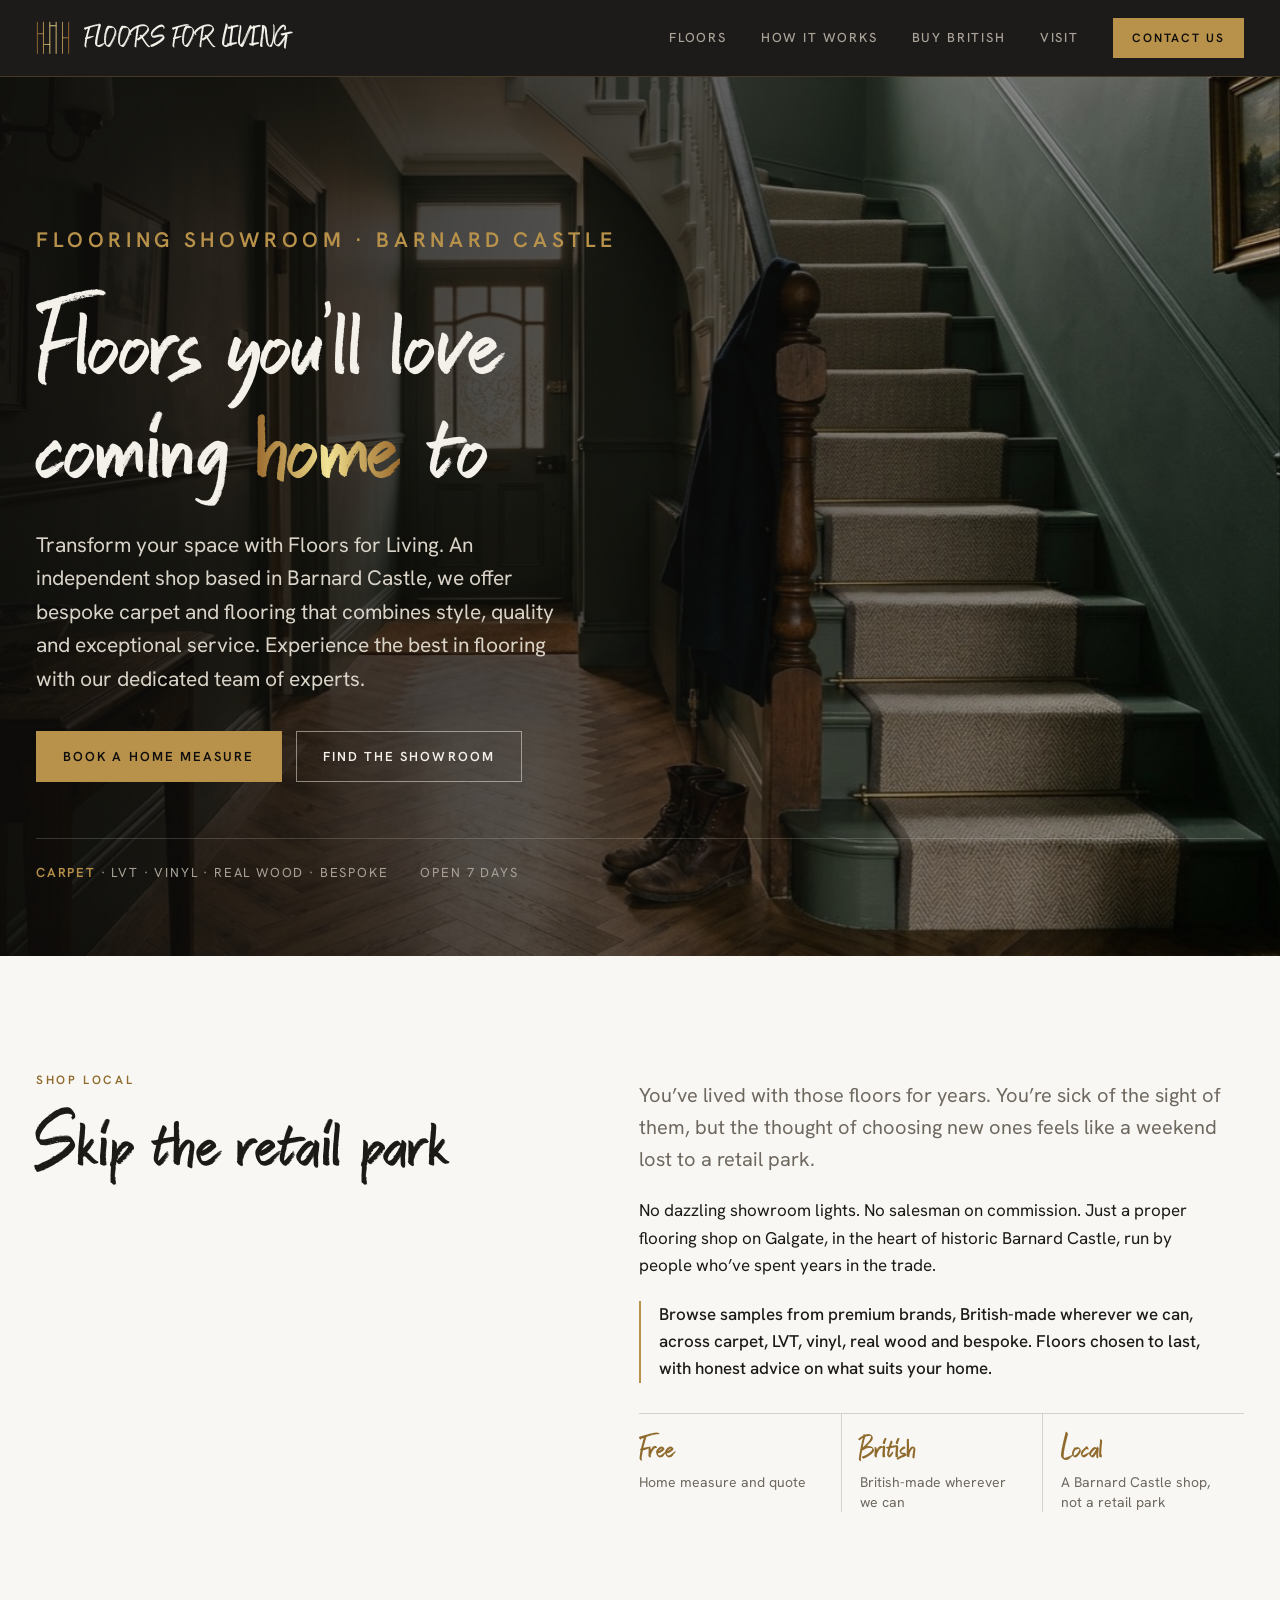
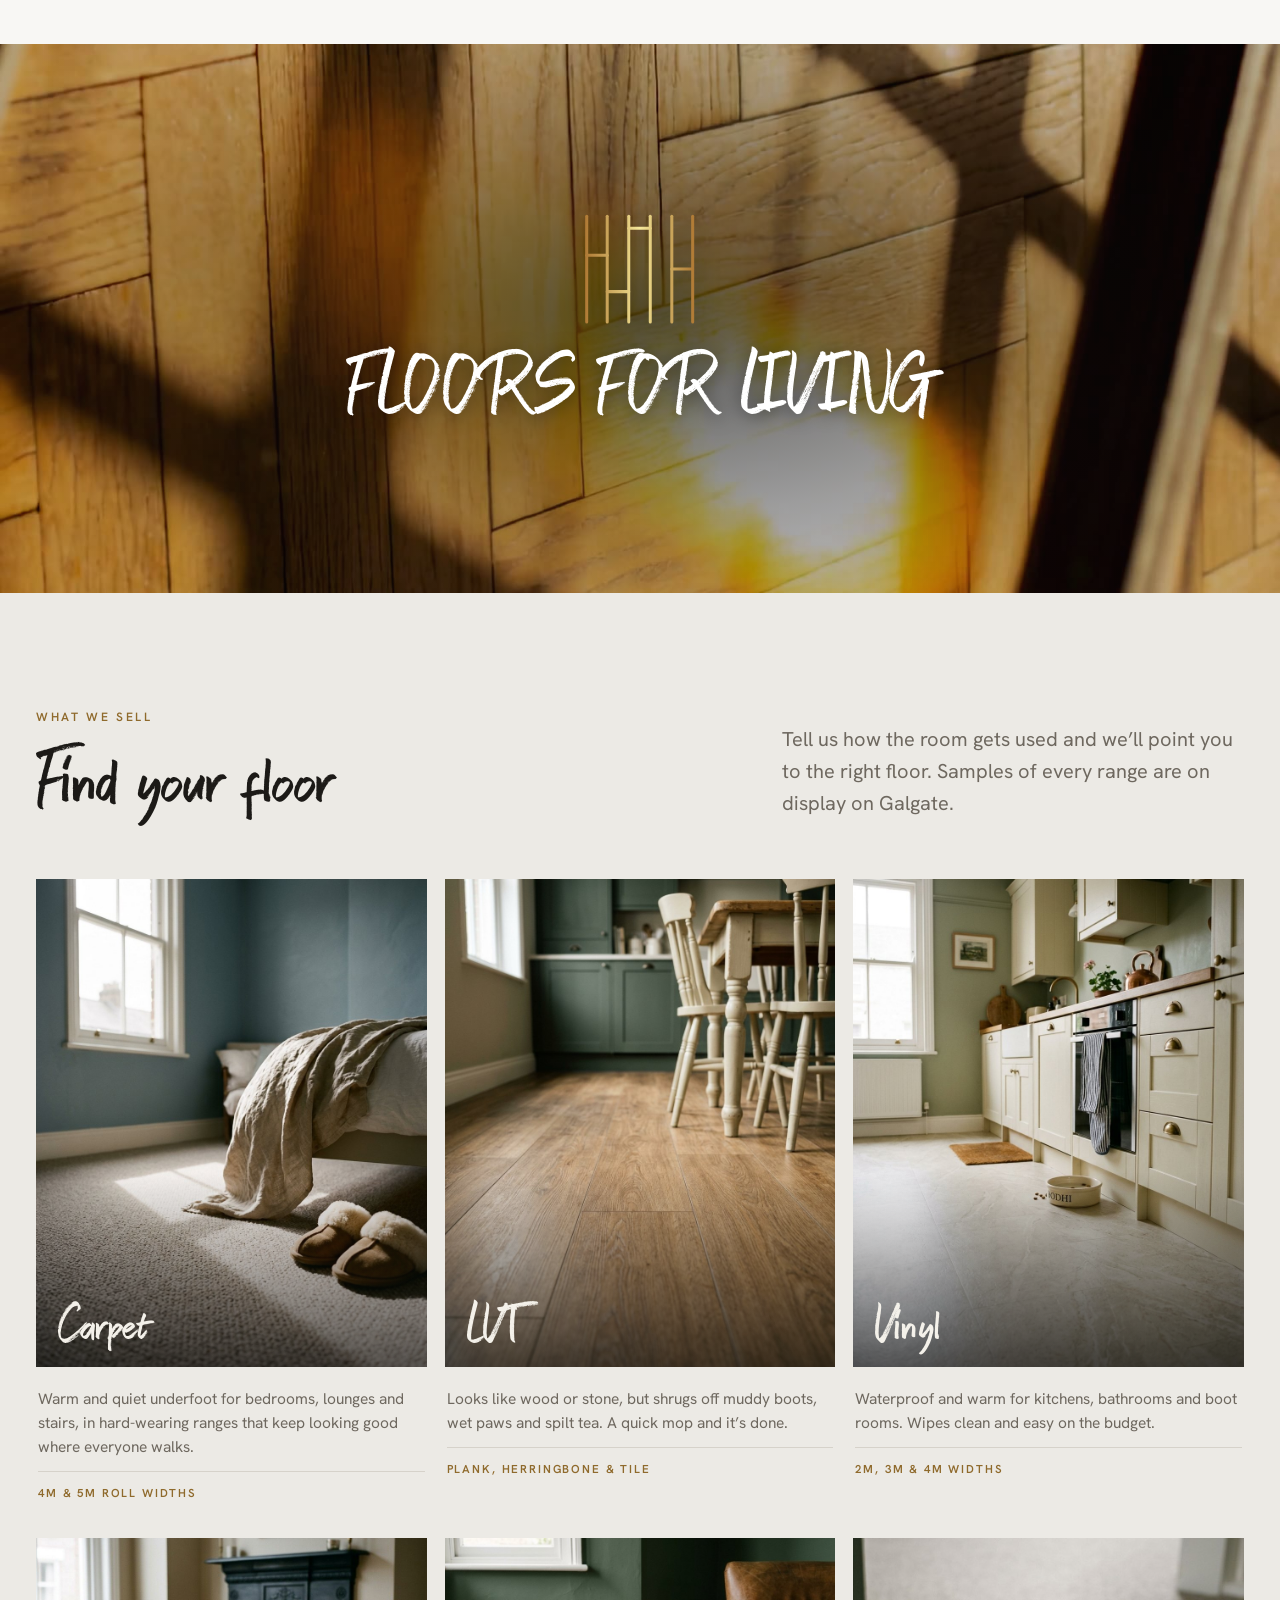
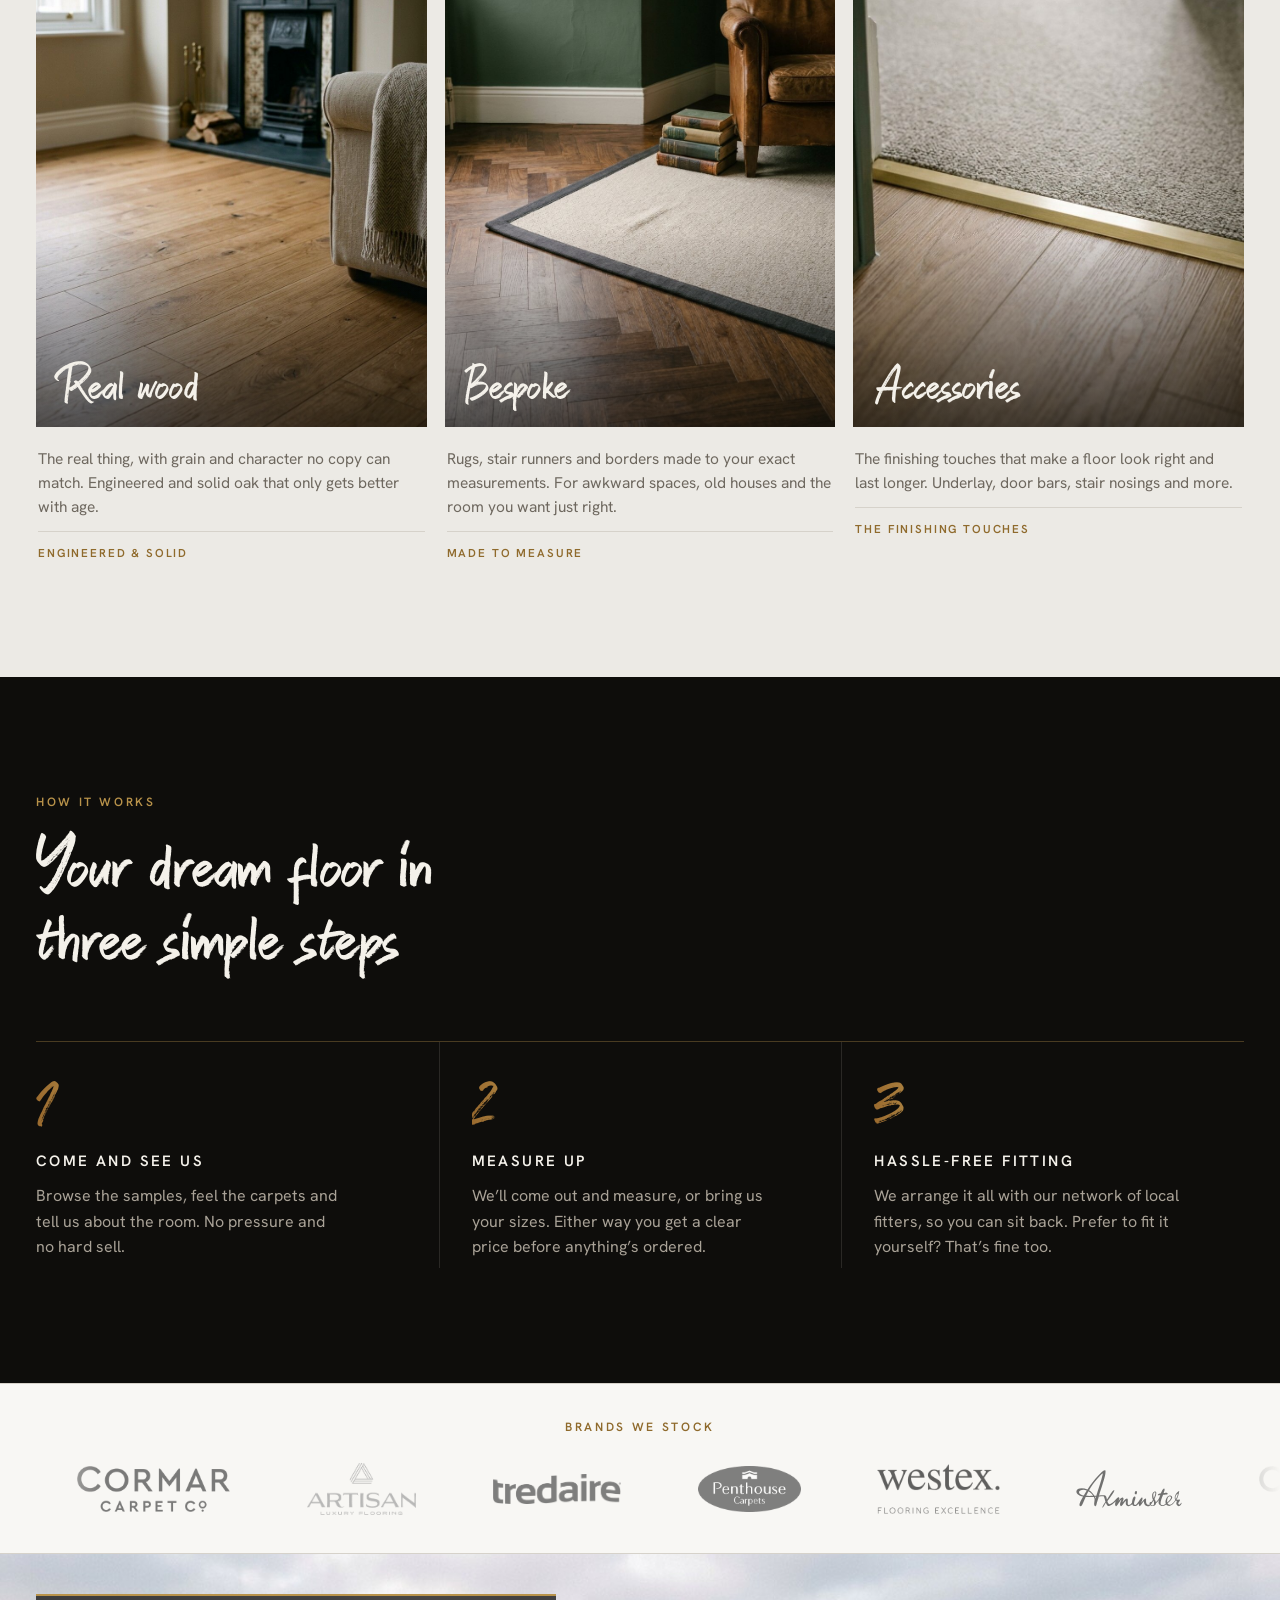
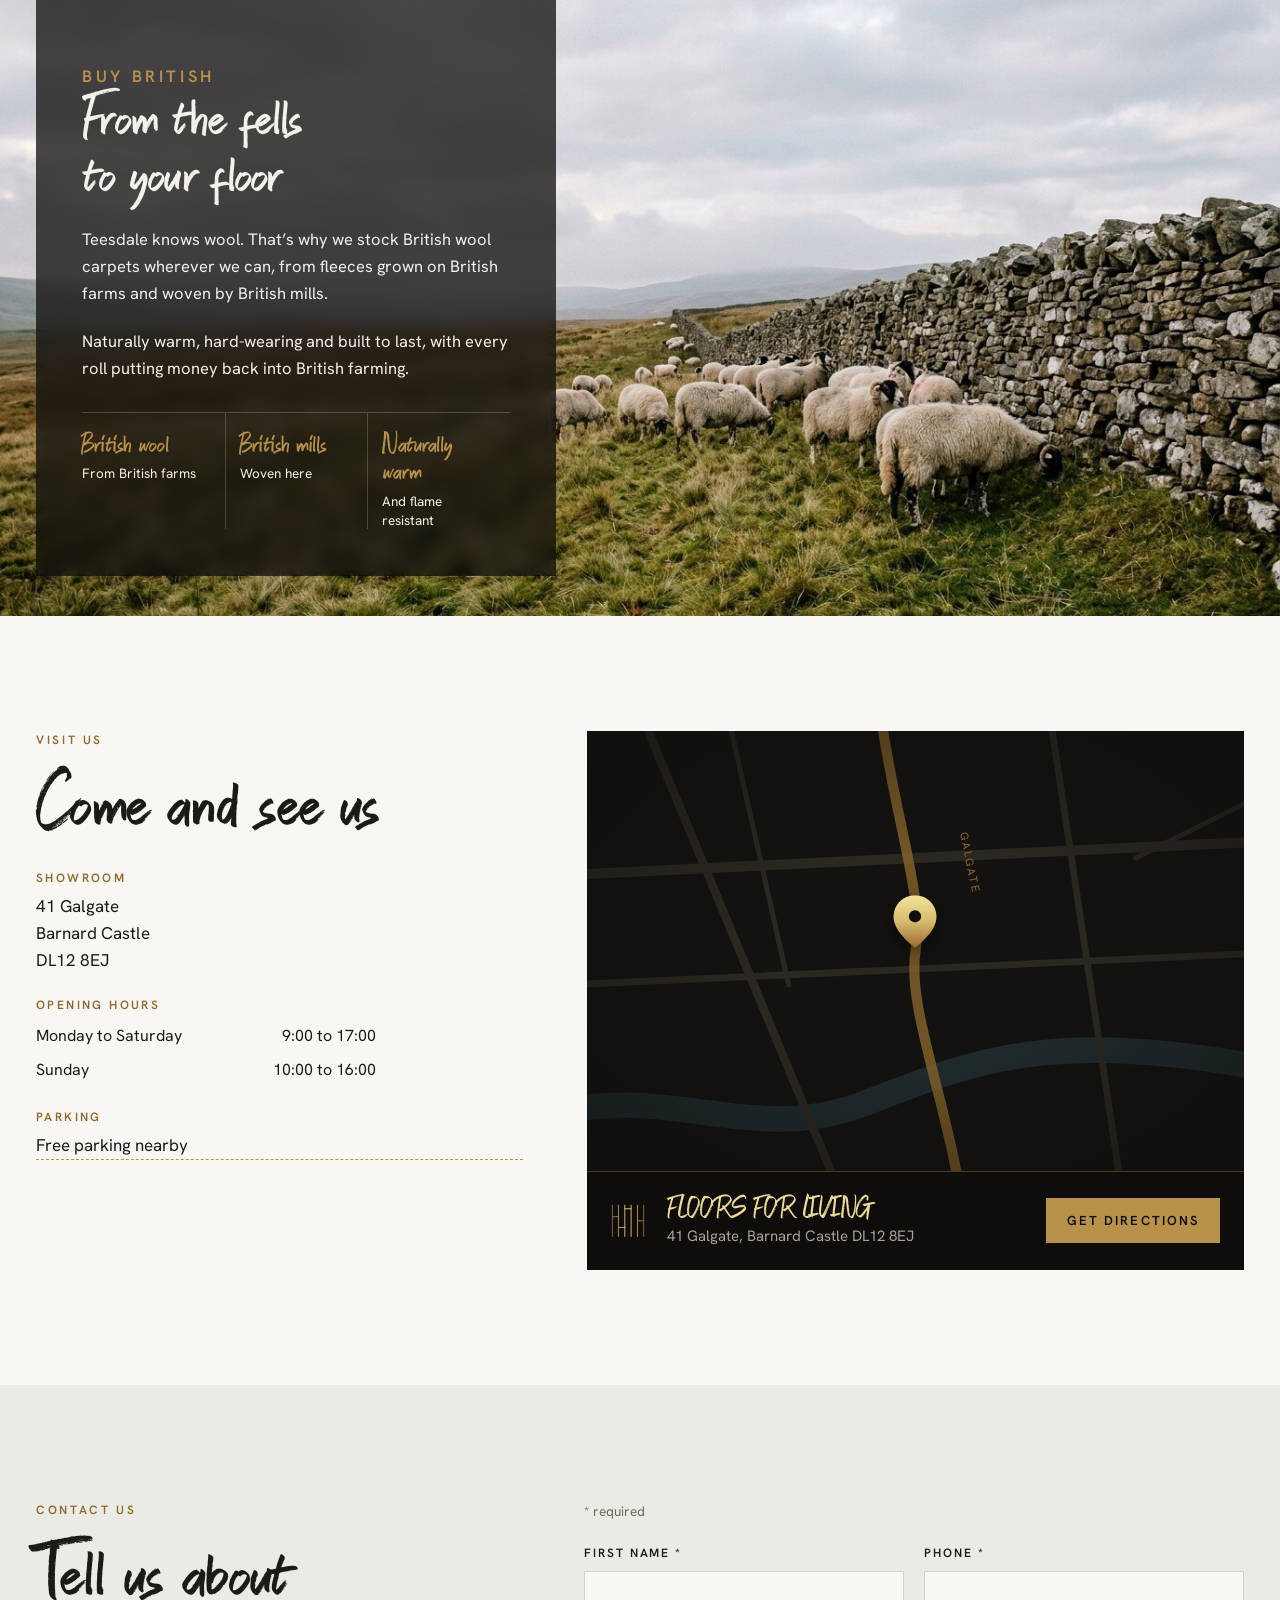
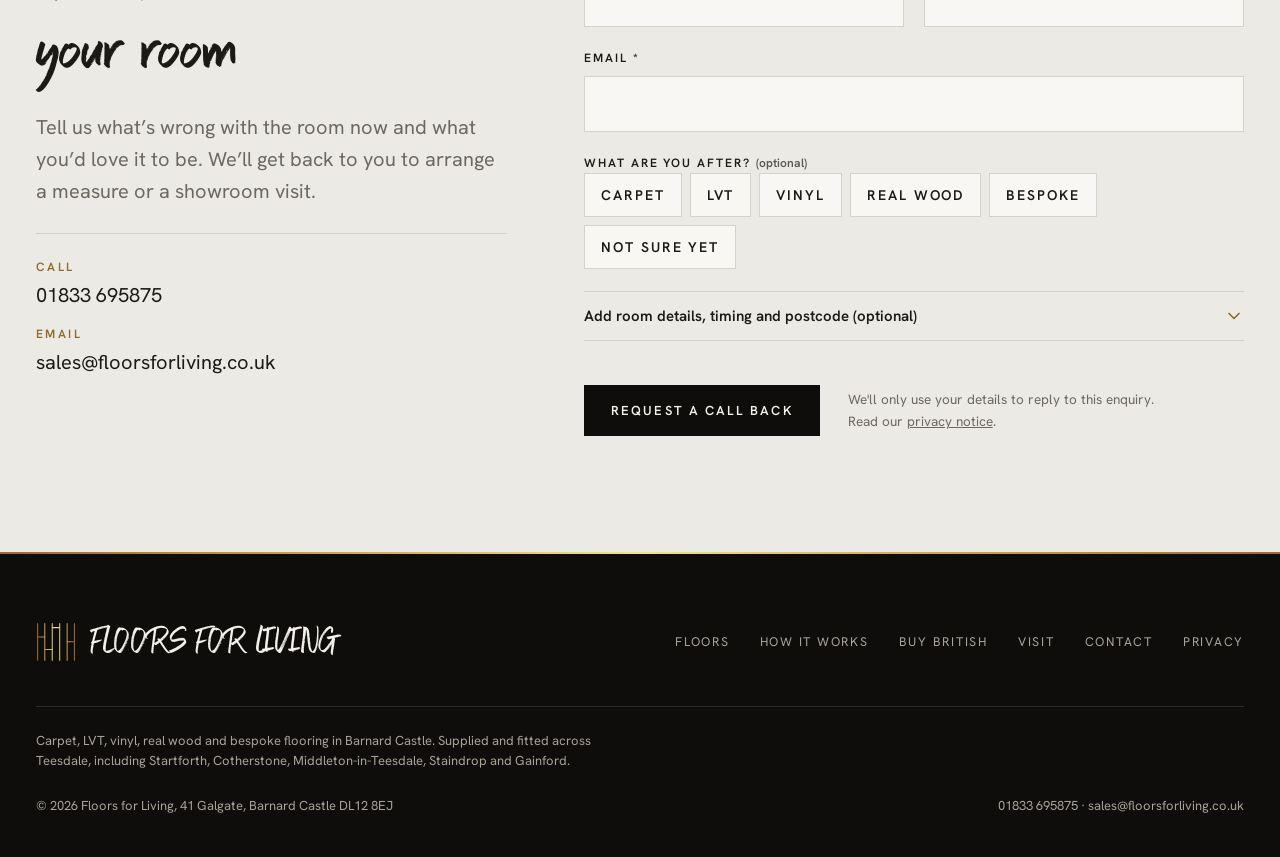
==== commit ef3cc829: "Merge main into privacy-notice Keeps the shortened form, tracker and email changes from main, with t" ====
--- a/index.html
+++ b/index.html
@@ -841,7 +841,7 @@
         <p class="form__error" id="f-error" role="alert" hidden></p>
         <div class="form__foot">
           <button class="btn btn--ink" type="submit">Request a call back</button>
-          <small>We'll only use your details to reply to this enquiry.</small>
+          <small>We'll only use your details to reply to this enquiry. Read our <a href="privacy.html">privacy notice</a>.</small>
         </div>
       </form>
 
@@ -917,6 +917,7 @@
         <a href="#british">Buy British</a>
         <a href="#visit">Visit</a>
         <a href="#contact">Contact</a>
+        <a href="privacy.html">Privacy</a>
       </nav>
     </div>
     <p class="footer-seo">Carpet, LVT, vinyl, real wood and bespoke flooring in Barnard Castle. Supplied and fitted across Teesdale, including Startforth, Cotherstone, Middleton-in-Teesdale, Staindrop and Gainford.</p>
@@ -1051,7 +1052,7 @@
   }
 
   // Campaign attribution: held in this variable only (no cookies, no storage), sent with the form
-  var CONSENT_VERSION = '2026-10-v1';
+  var CONSENT_VERSION = 'privacy-2026-10-26';
   var attribution = (function () {
     var out = {}, q = new URLSearchParams(location.search);
     ['utm_source', 'utm_medium', 'utm_campaign', 'utm_content', 'utm_term', 'fbclid', 'gclid'].forEach(function (k) {
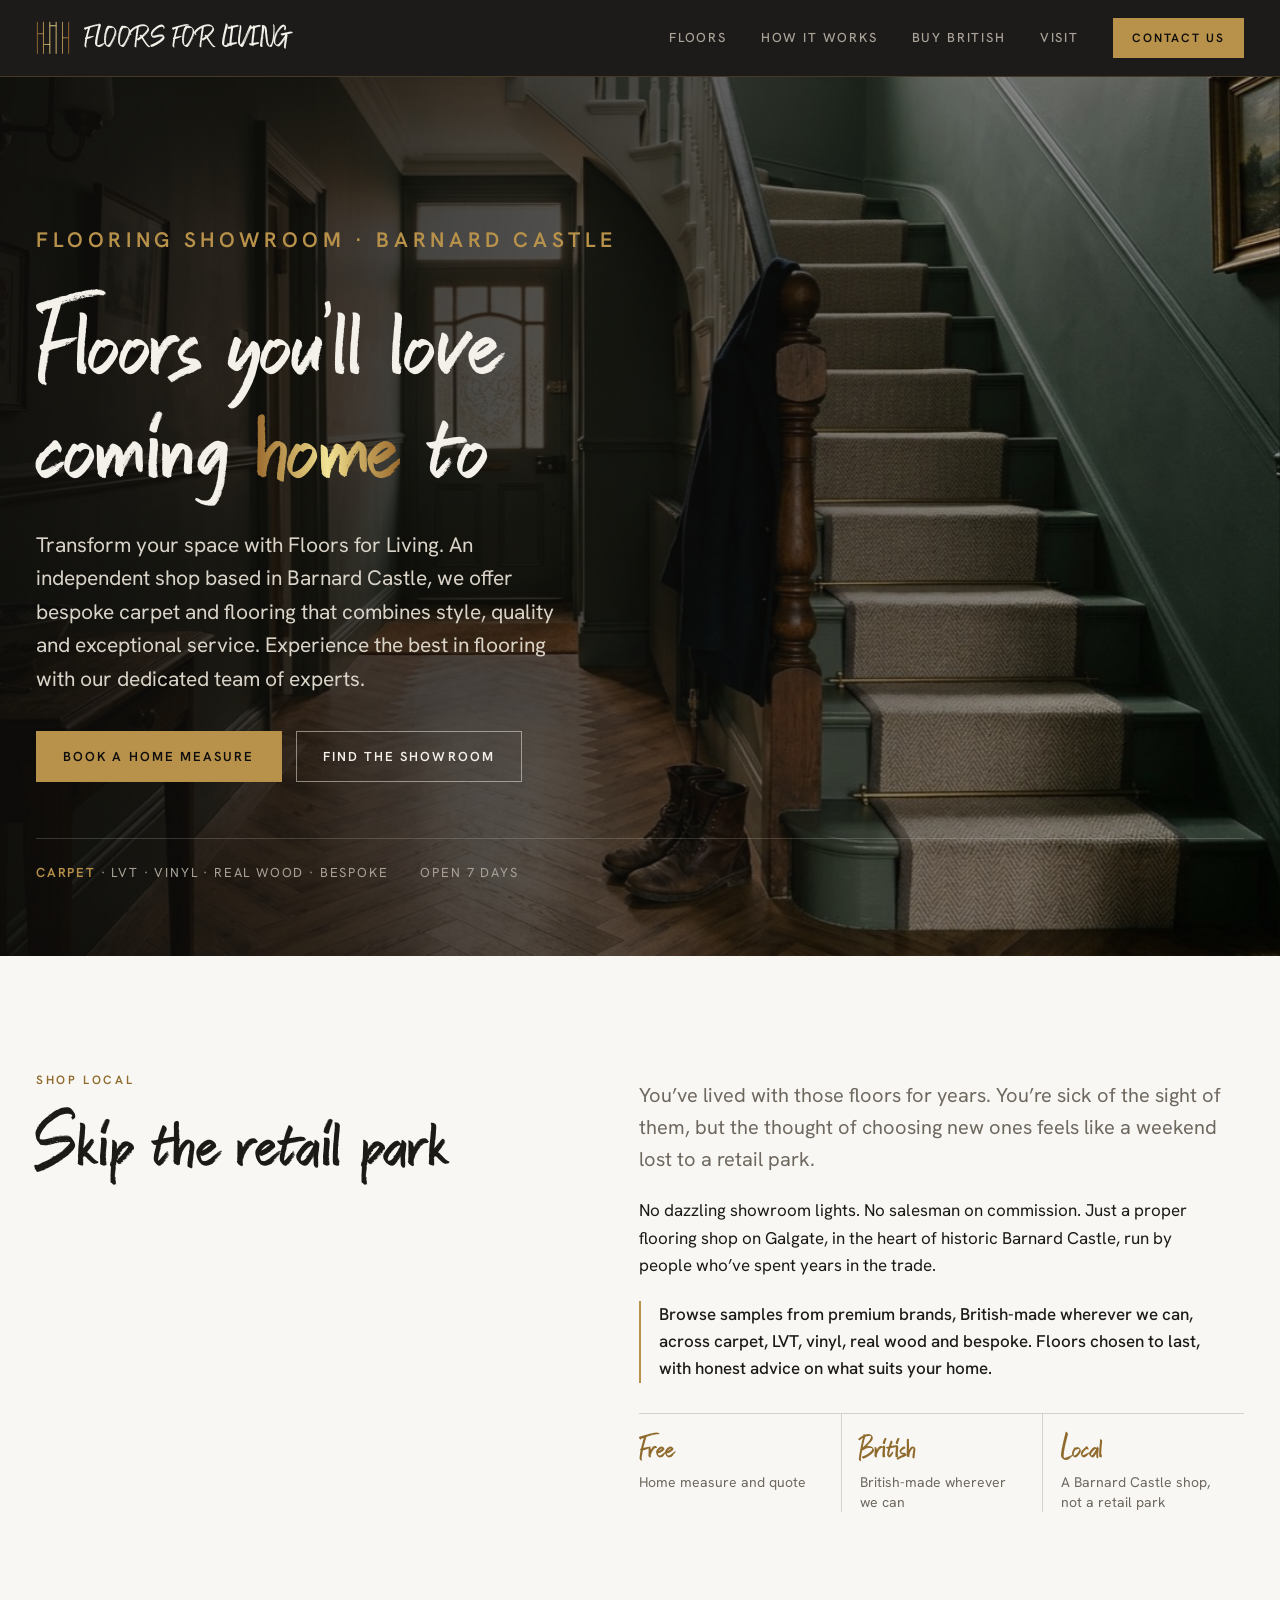
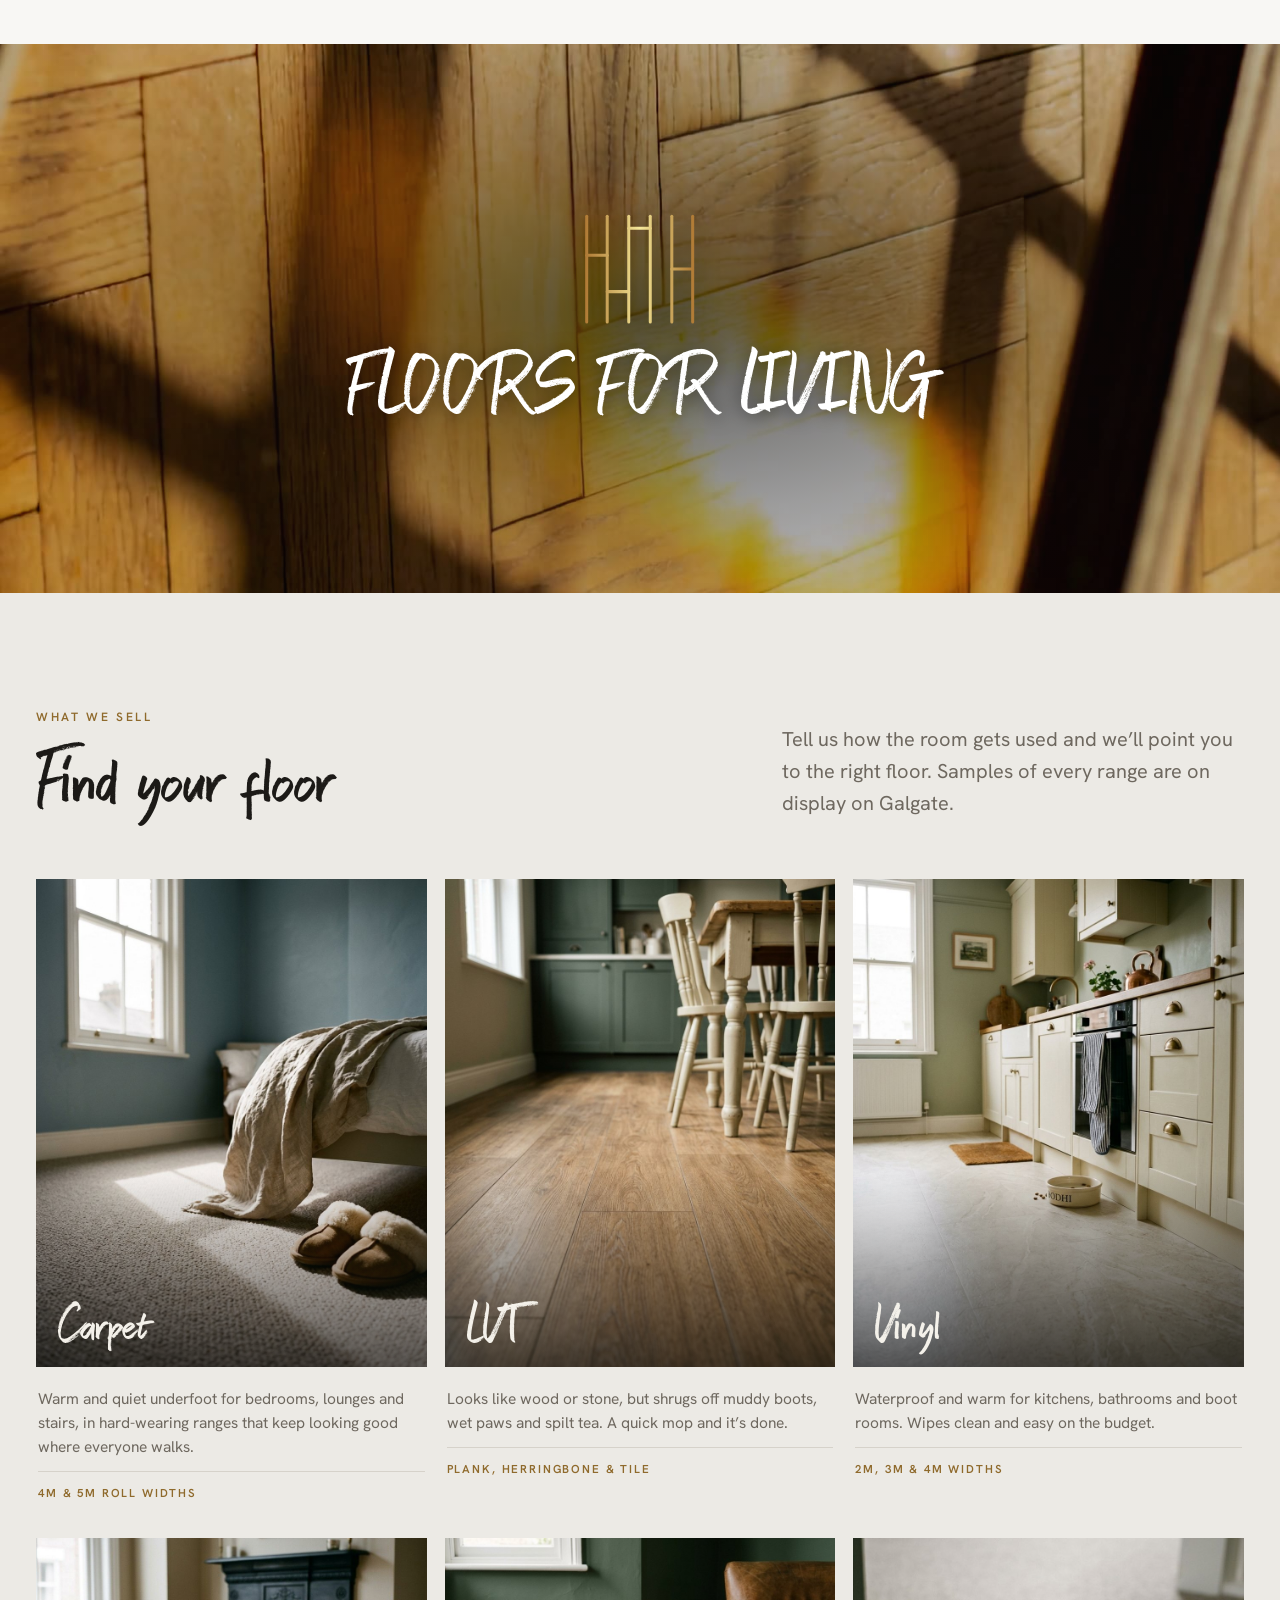
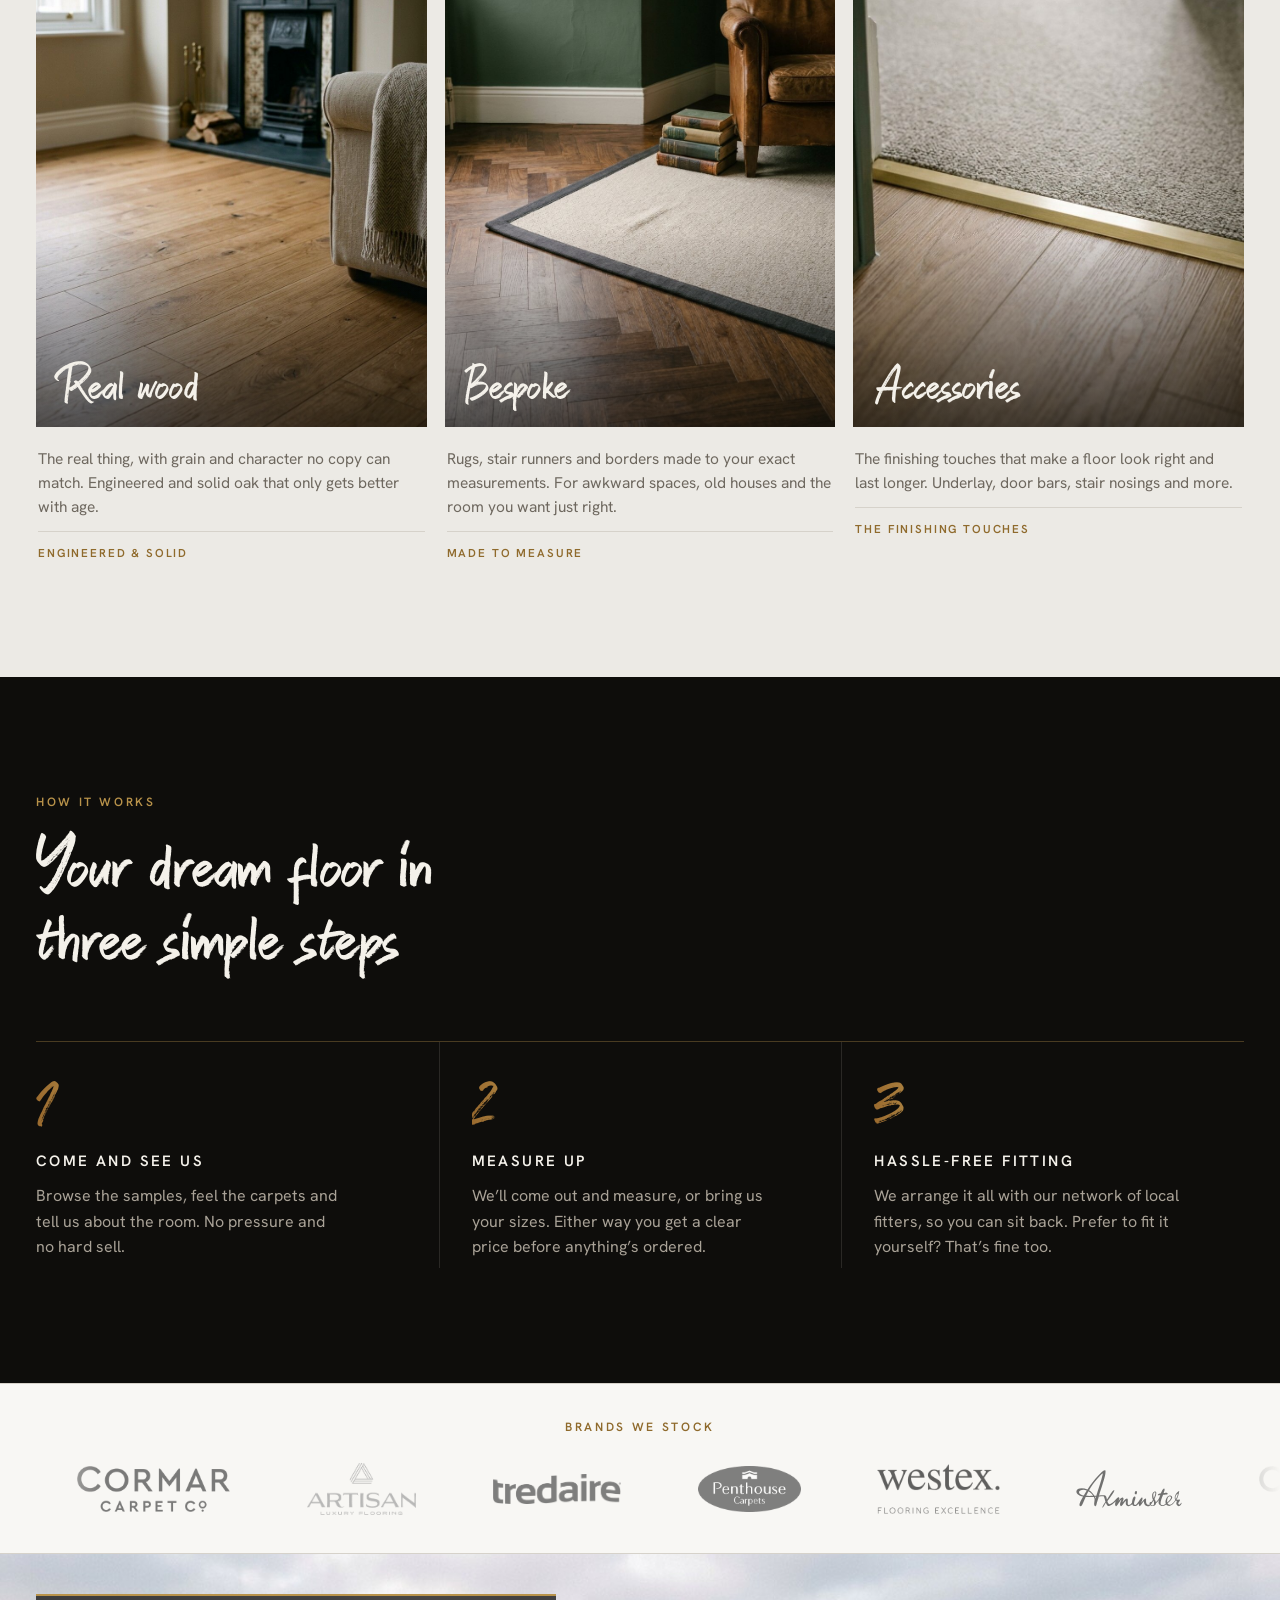
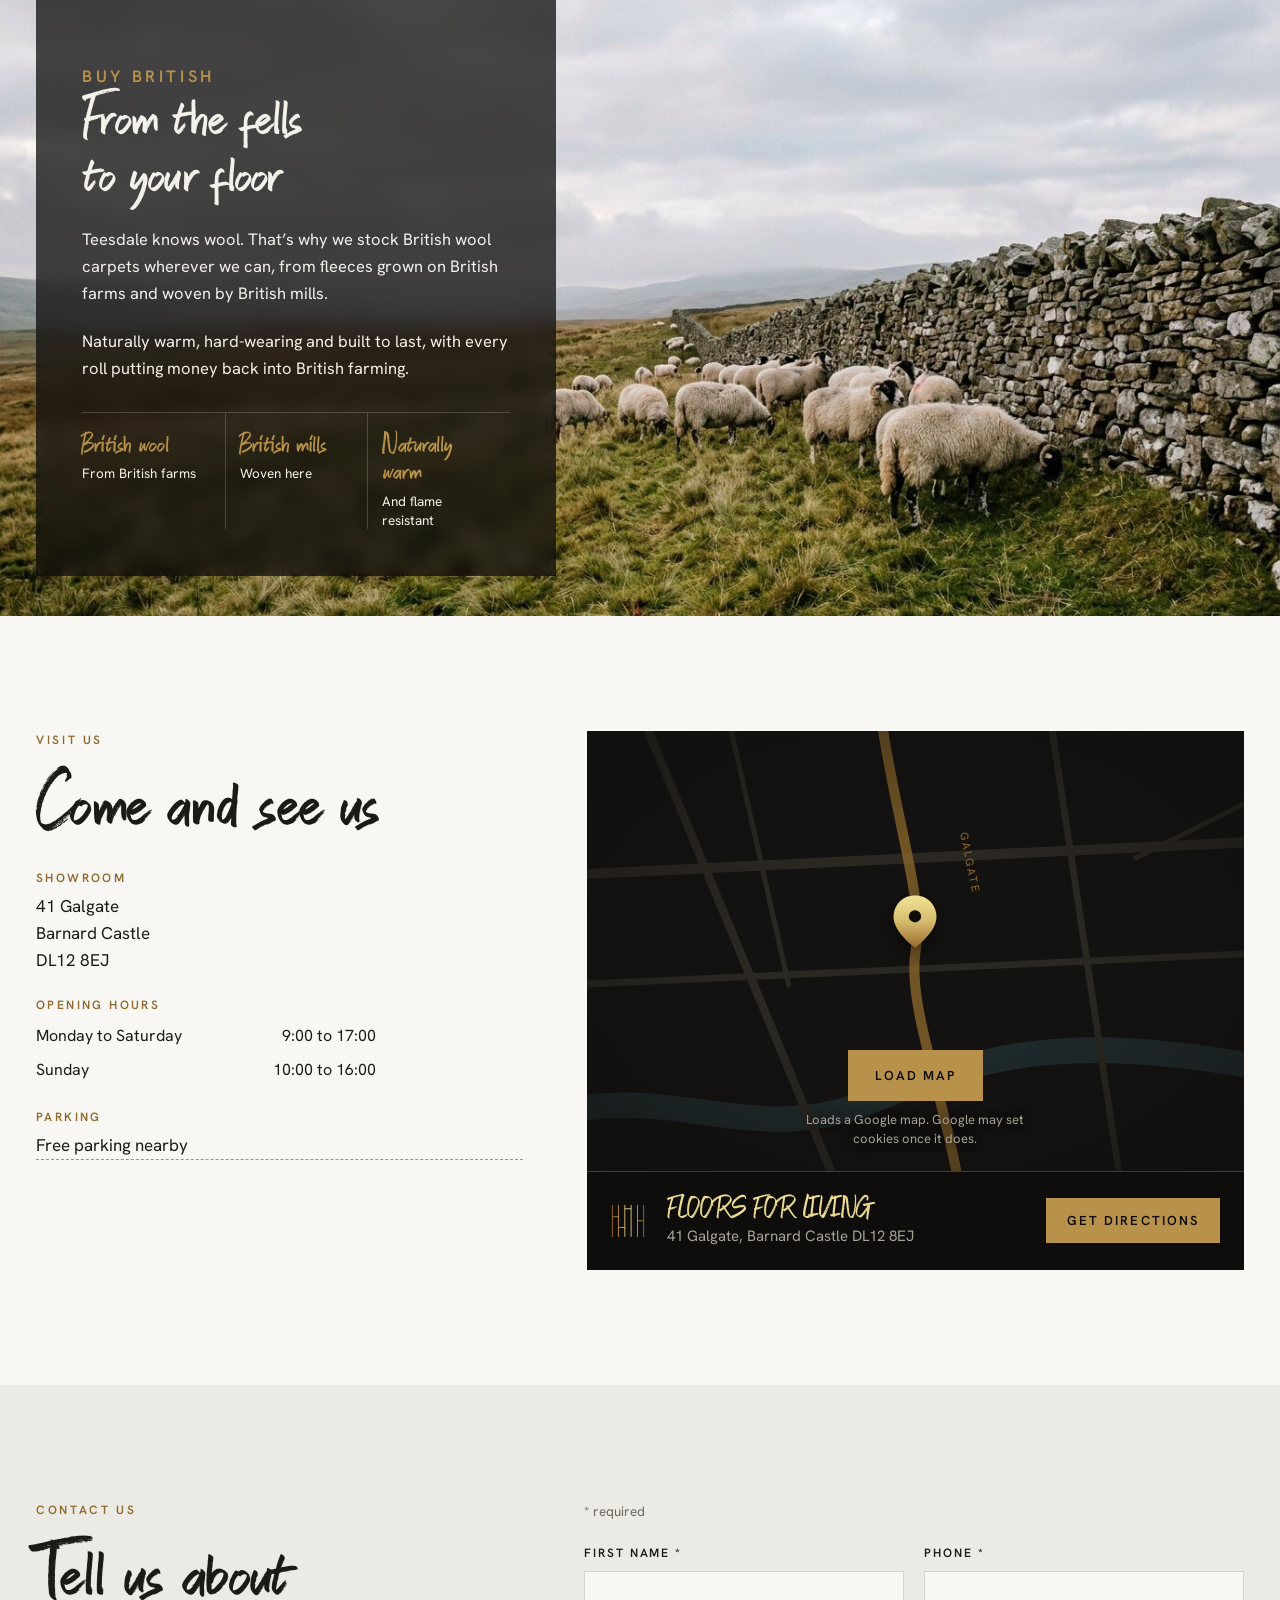
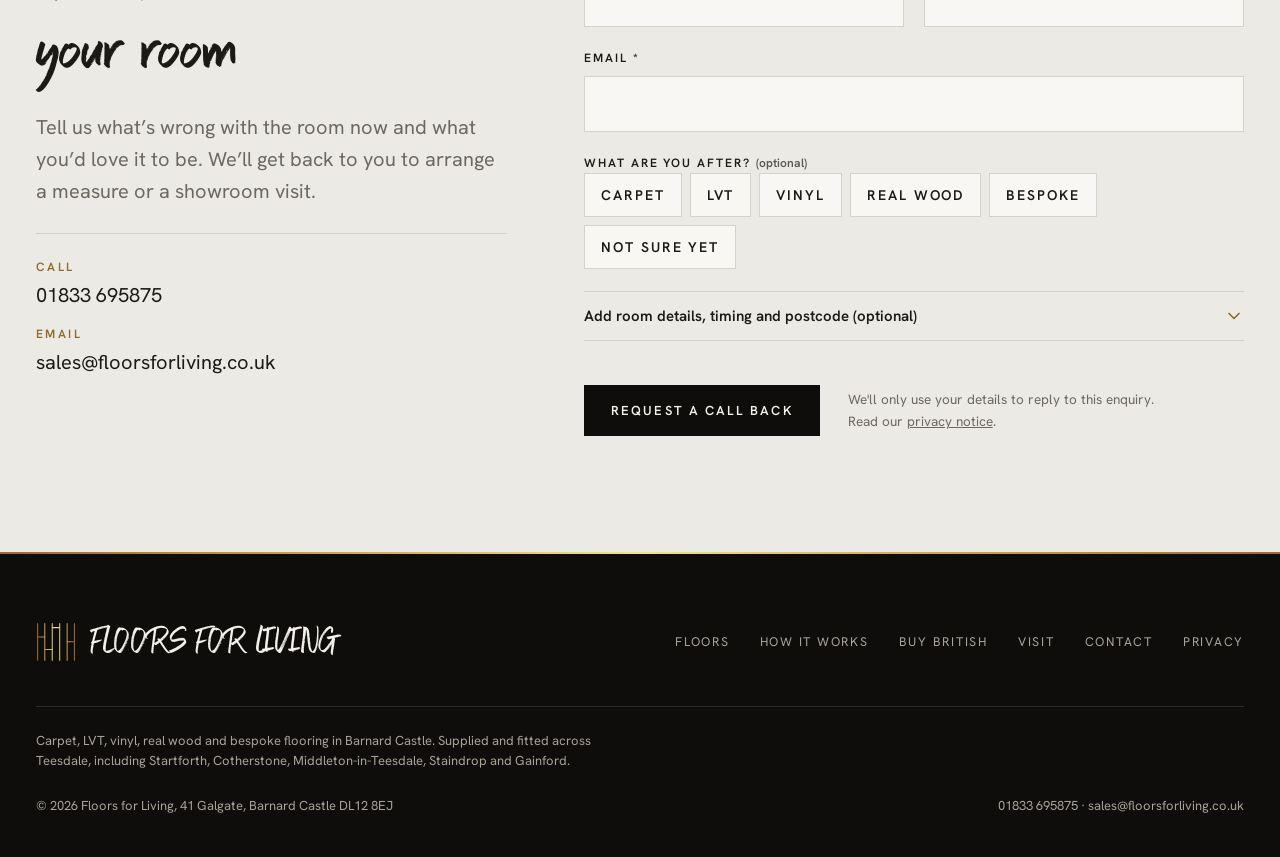
==== commit 3932507d: "Finish privacy notice; click-to-load Google Map - privacy.html: email is required (message, interest" ====
--- a/index.html
+++ b/index.html
@@ -291,16 +291,18 @@
 .map { position: relative; display: flex; flex-direction: column; background: var(--ink); min-width: 0; }
 .map__canvas { position: relative; flex: 1; min-height: 440px; overflow: hidden; background: #141210; }
 .map__canvas iframe {
-  position: absolute; inset: 0; width: 100%; height: 100%; border: 0; pointer-events: none;
+  position: absolute; inset: 0; width: 100%; height: 100%; border: 0; pointer-events: none; z-index: 1;
   /* turns Google's standard map dark with a warm gold cast */
   filter: grayscale(1) invert(1) brightness(.78) contrast(1.15) sepia(.55) hue-rotate(-12deg) saturate(1.4);
 }
 .map__fallback { position: absolute; inset: 0; width: 100%; height: 100%; }
-.map__canvas::after { content: ""; position: absolute; inset: 0; pointer-events: none; background: radial-gradient(ellipse at 50% 50%, rgba(14,13,11,0) 35%, rgba(14,13,11,.55) 100%); }
+.map__canvas::after { content: ""; position: absolute; inset: 0; z-index: 1; pointer-events: none; background: radial-gradient(ellipse at 50% 50%, rgba(14,13,11,0) 35%, rgba(14,13,11,.55) 100%); }
 .map__pin { position: absolute; left: 50%; top: 50%; width: 46px; transform: translate(-50%, -88%); z-index: 2; filter: drop-shadow(0 6px 10px rgba(0,0,0,.5)); }
 .map__pin::before { content: ""; position: absolute; left: 50%; top: 88%; width: 70px; height: 70px; margin: -35px 0 0 -35px; border-radius: 50%; border: 1px solid var(--gold); opacity: 0; animation: ping 2.6s ease-out infinite; }
 @keyframes ping { 0% { transform: scale(.3); opacity: .9; } 100% { transform: scale(1.6); opacity: 0; } }
 @media (prefers-reduced-motion: reduce) { .map__pin::before { animation: none; } }
+.map__load { position: absolute; left: 0; right: 0; bottom: 22px; z-index: 3; display: grid; justify-items: center; gap: 10px; padding: 0 16px; text-align: center; }
+.map__load small { max-width: 34ch; font-size: 13px; line-height: 1.45; color: var(--on-dark-muted); text-shadow: 0 1px 8px rgba(0,0,0,.8); }
 .map__card { display: flex; flex-wrap: wrap; align-items: center; gap: 16px 22px; padding: 22px 24px; border-top: 1px solid rgba(184,146,74,.35); color: var(--on-dark); }
 .map__mark { width: 34px; height: 34px; flex: none; }
 .map__addr { display: grid; gap: 2px; flex: 1 1 200px; min-width: 0; }
@@ -736,7 +738,6 @@
 
       <div class="map">
         <div class="map__canvas">
-          <iframe src="https://maps.google.com/maps?q=41%20Galgate%2C%20Barnard%20Castle%20DL12%208EJ&amp;z=16&amp;output=embed" loading="lazy" referrerpolicy="no-referrer-when-downgrade" title="Map of Floors for Living, 41 Galgate, Barnard Castle" tabindex="-1"></iframe>
           <svg class="map__fallback" viewBox="0 0 800 520" preserveAspectRatio="xMidYMid slice" aria-hidden="true">
             <rect width="800" height="520" fill="#141210"/>
             <path d="M-20 450 C 120 420, 210 490, 340 440 S 560 350, 820 400" stroke="#1f2a2c" stroke-width="30" fill="none"/>
@@ -751,6 +752,10 @@
             <path d="M360 -10 C 380 120, 410 200, 400 260 S 430 420, 450 530" stroke="#8f6a2c" stroke-width="12" stroke-linecap="round" fill="none" opacity=".75"/>
             <text x="452" y="120" fill="#8f6a2c" font-family="Hanken Grotesk, Arial, sans-serif" font-size="13" letter-spacing="3" transform="rotate(78 452 120)">GALGATE</text>
           </svg>
+          <div class="map__load">
+            <button class="btn btn--gold" type="button" id="map-load" data-src="https://maps.google.com/maps?q=41%20Galgate%2C%20Barnard%20Castle%20DL12%208EJ&amp;z=16&amp;output=embed">Load map</button>
+            <small>Loads a Google map. Google may set cookies once it does.</small>
+          </div>
           <div class="map__pin" aria-hidden="true">
             <svg viewBox="-30 -46 60 76"><path d="M0 -42 C 18 -42, 28 -28, 28 -14 C 28 6, 0 26, 0 26 C 0 26, -28 6, -28 -14 C -28 -28, -18 -42, 0 -42 Z" fill="url(#ffl-gold-v)"/><circle cy="-15" r="8" fill="#0e0d0b"/></svg>
           </div>
@@ -960,6 +965,21 @@
     });
   });
 
+  // The Google map is only created after a click, so Google sets no cookies until then
+  var mapBtn = document.getElementById('map-load');
+  if (mapBtn) mapBtn.addEventListener('click', function () {
+    var canvas = mapBtn.closest('.map__canvas');
+    var frame = document.createElement('iframe');
+    frame.src = mapBtn.getAttribute('data-src');
+    frame.title = 'Map of Floors for Living, 41 Galgate, Barnard Castle';
+    frame.setAttribute('referrerpolicy', 'no-referrer-when-downgrade');
+    frame.tabIndex = -1;
+    canvas.insertBefore(frame, canvas.firstChild);
+    mapBtn.closest('.map__load').remove();
+    canvas.tabIndex = -1;
+    canvas.focus({ preventScroll: true });
+  });
+
   var reel = document.querySelector('.reel');
   var calm = window.matchMedia && window.matchMedia('(prefers-reduced-motion: reduce)').matches;
   if (reel) {
@@ -1052,7 +1072,7 @@
   }
 
   // Campaign attribution: held in this variable only (no cookies, no storage), sent with the form
-  var CONSENT_VERSION = 'privacy-2026-10-26';
+  var CONSENT_VERSION = 'privacy-2026-10-27';
   var attribution = (function () {
     var out = {}, q = new URLSearchParams(location.search);
     ['utm_source', 'utm_medium', 'utm_campaign', 'utm_content', 'utm_term', 'fbclid', 'gclid'].forEach(function (k) {
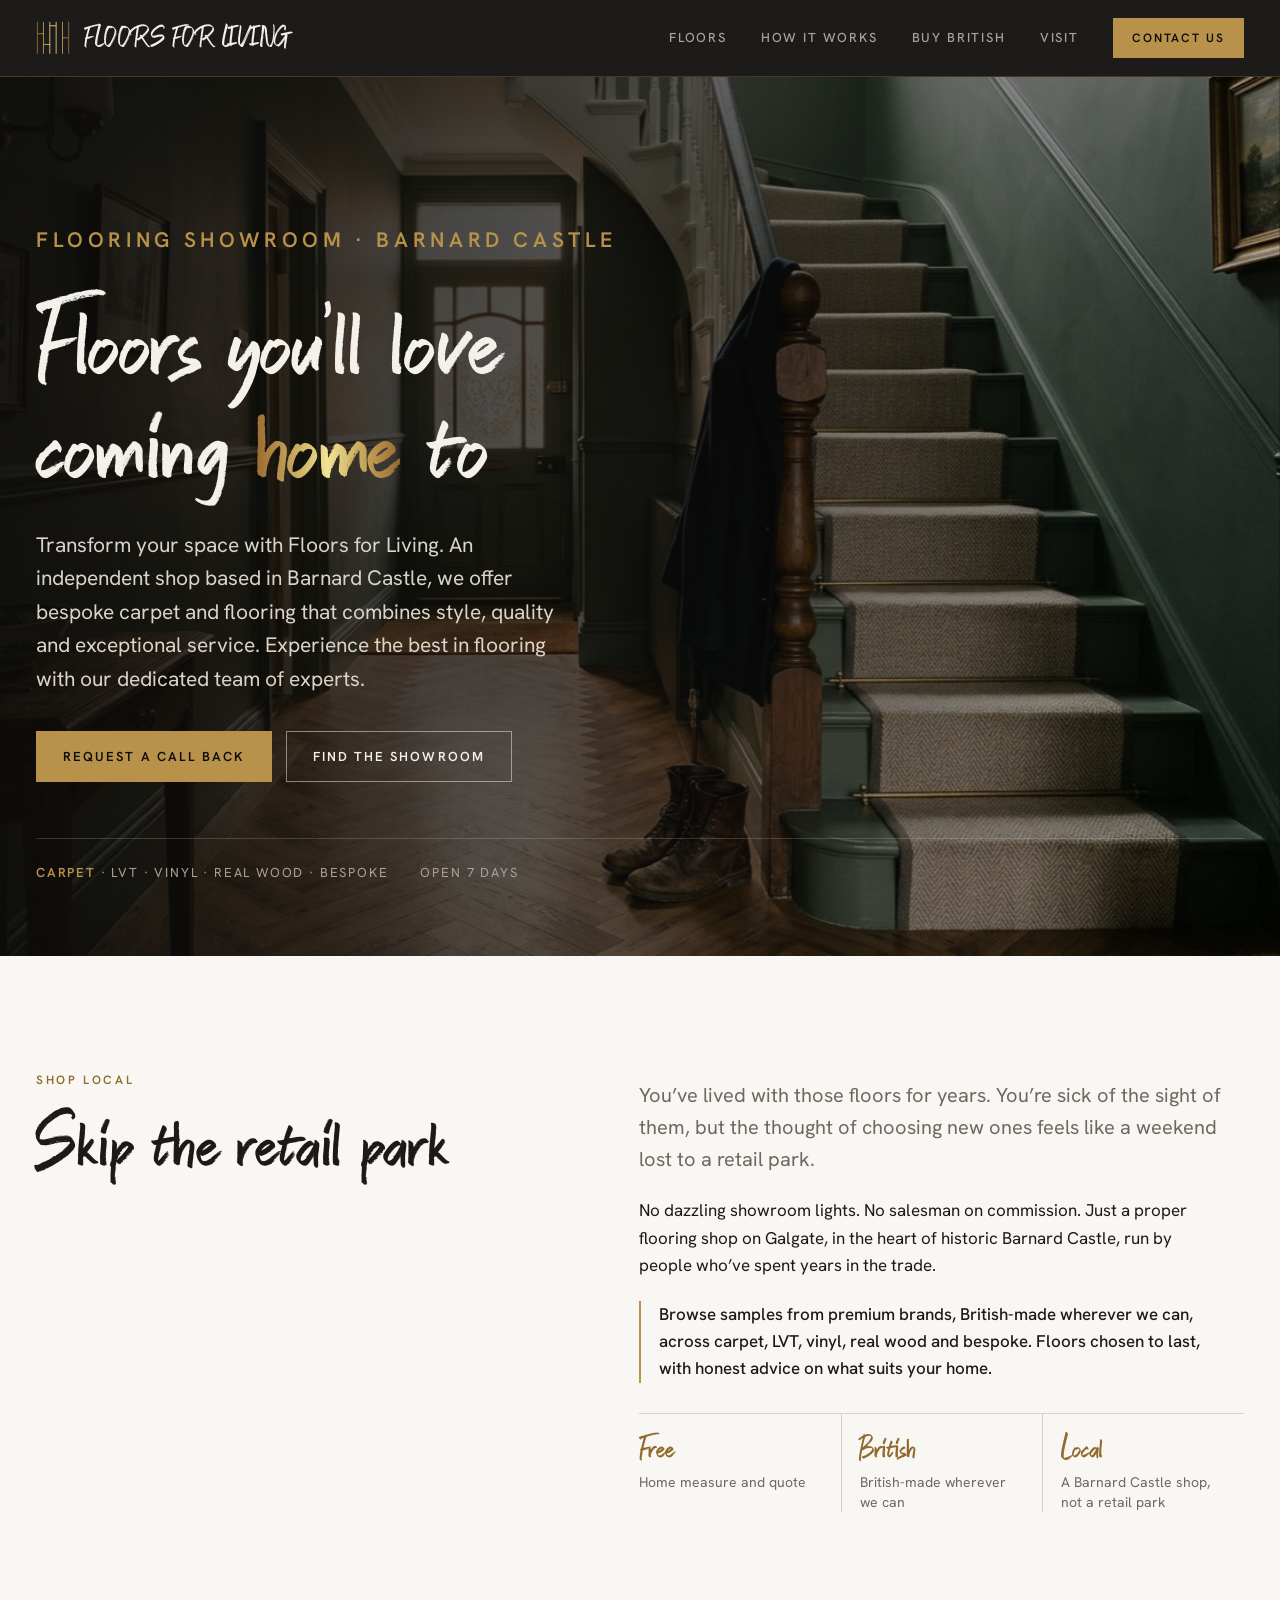
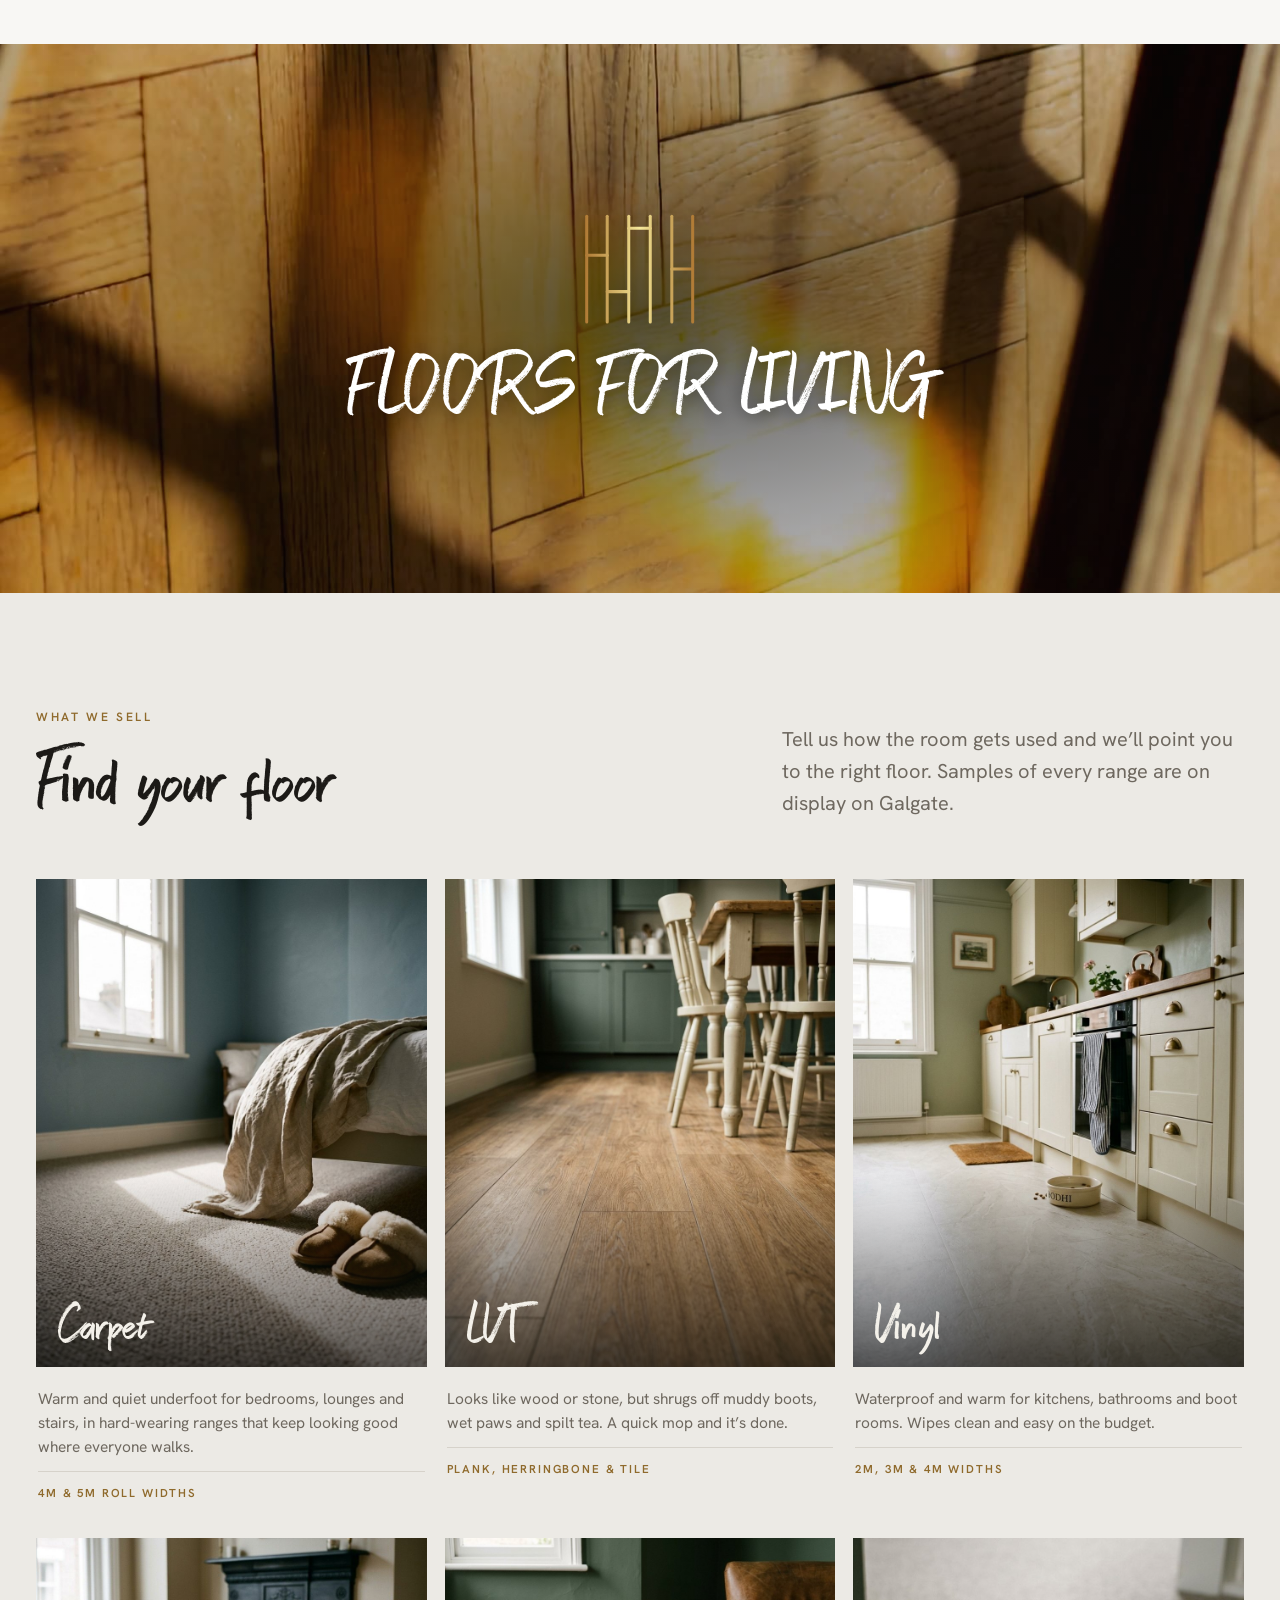
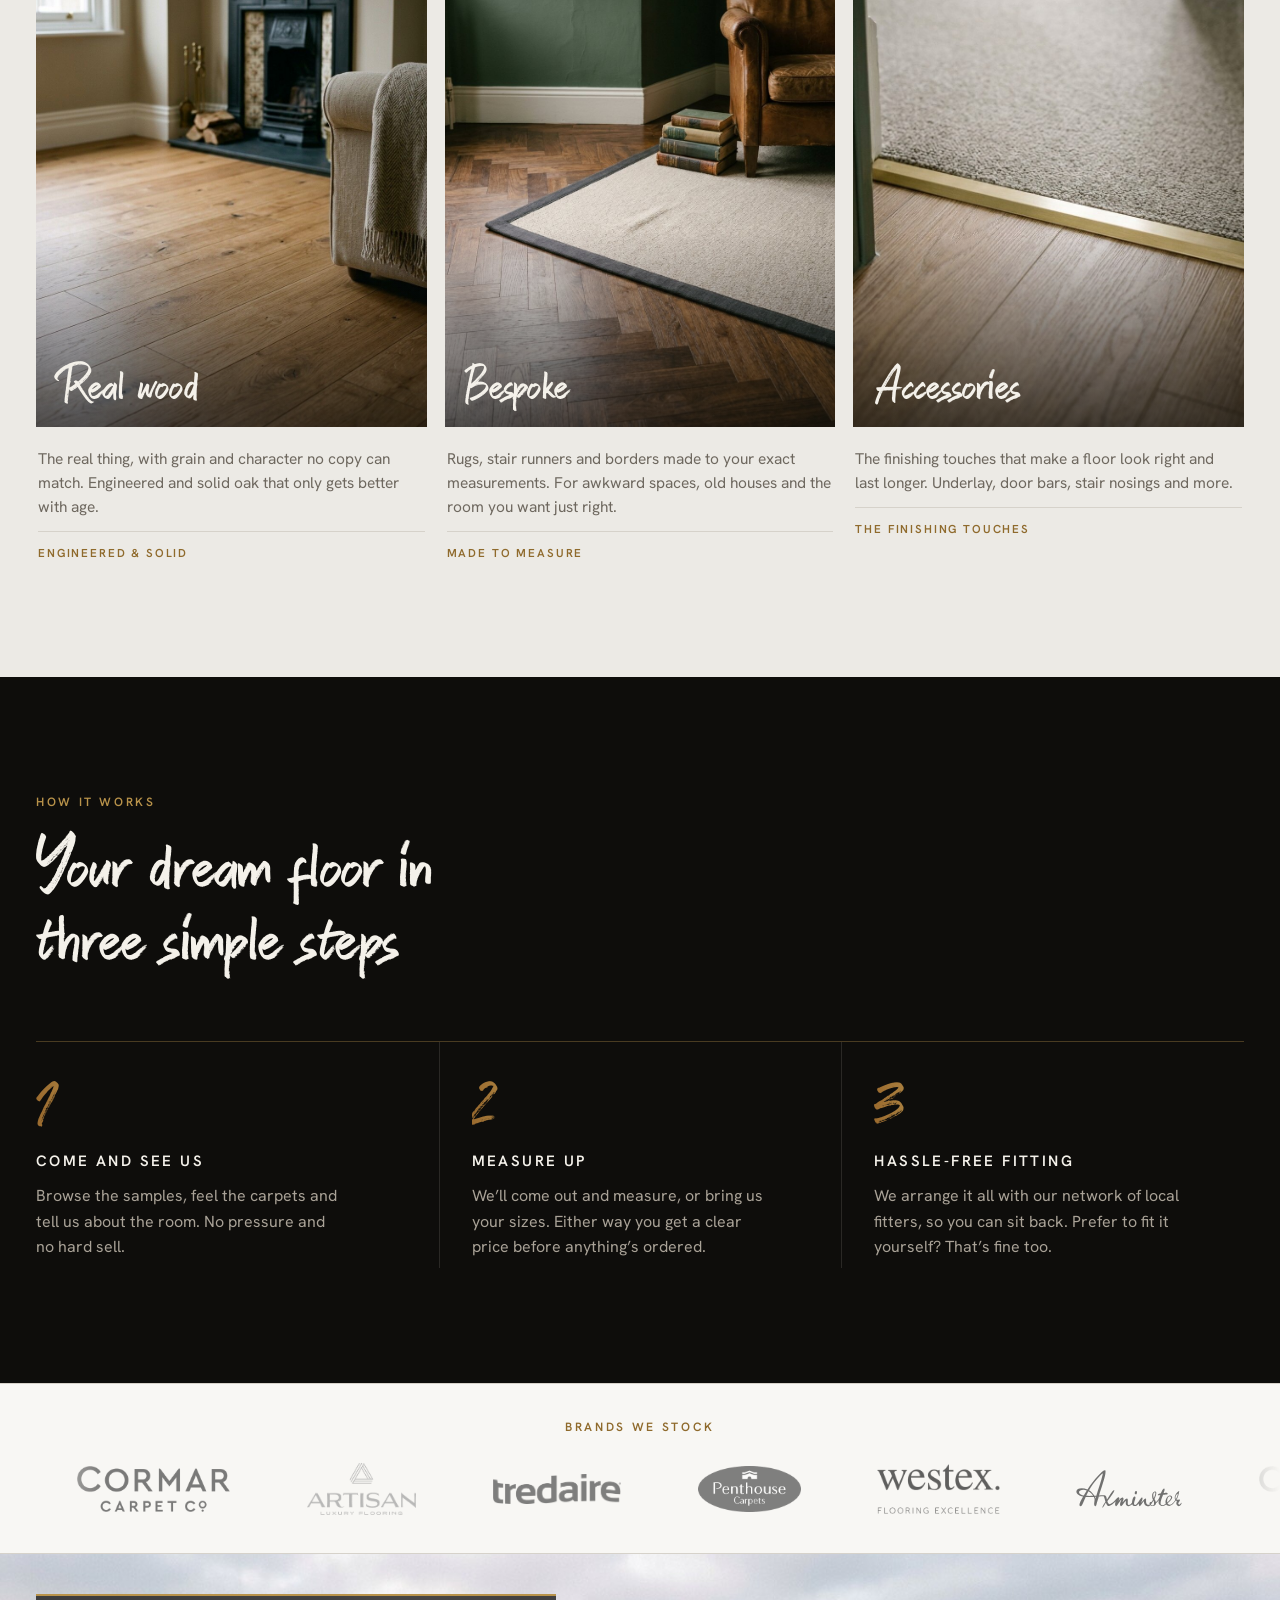
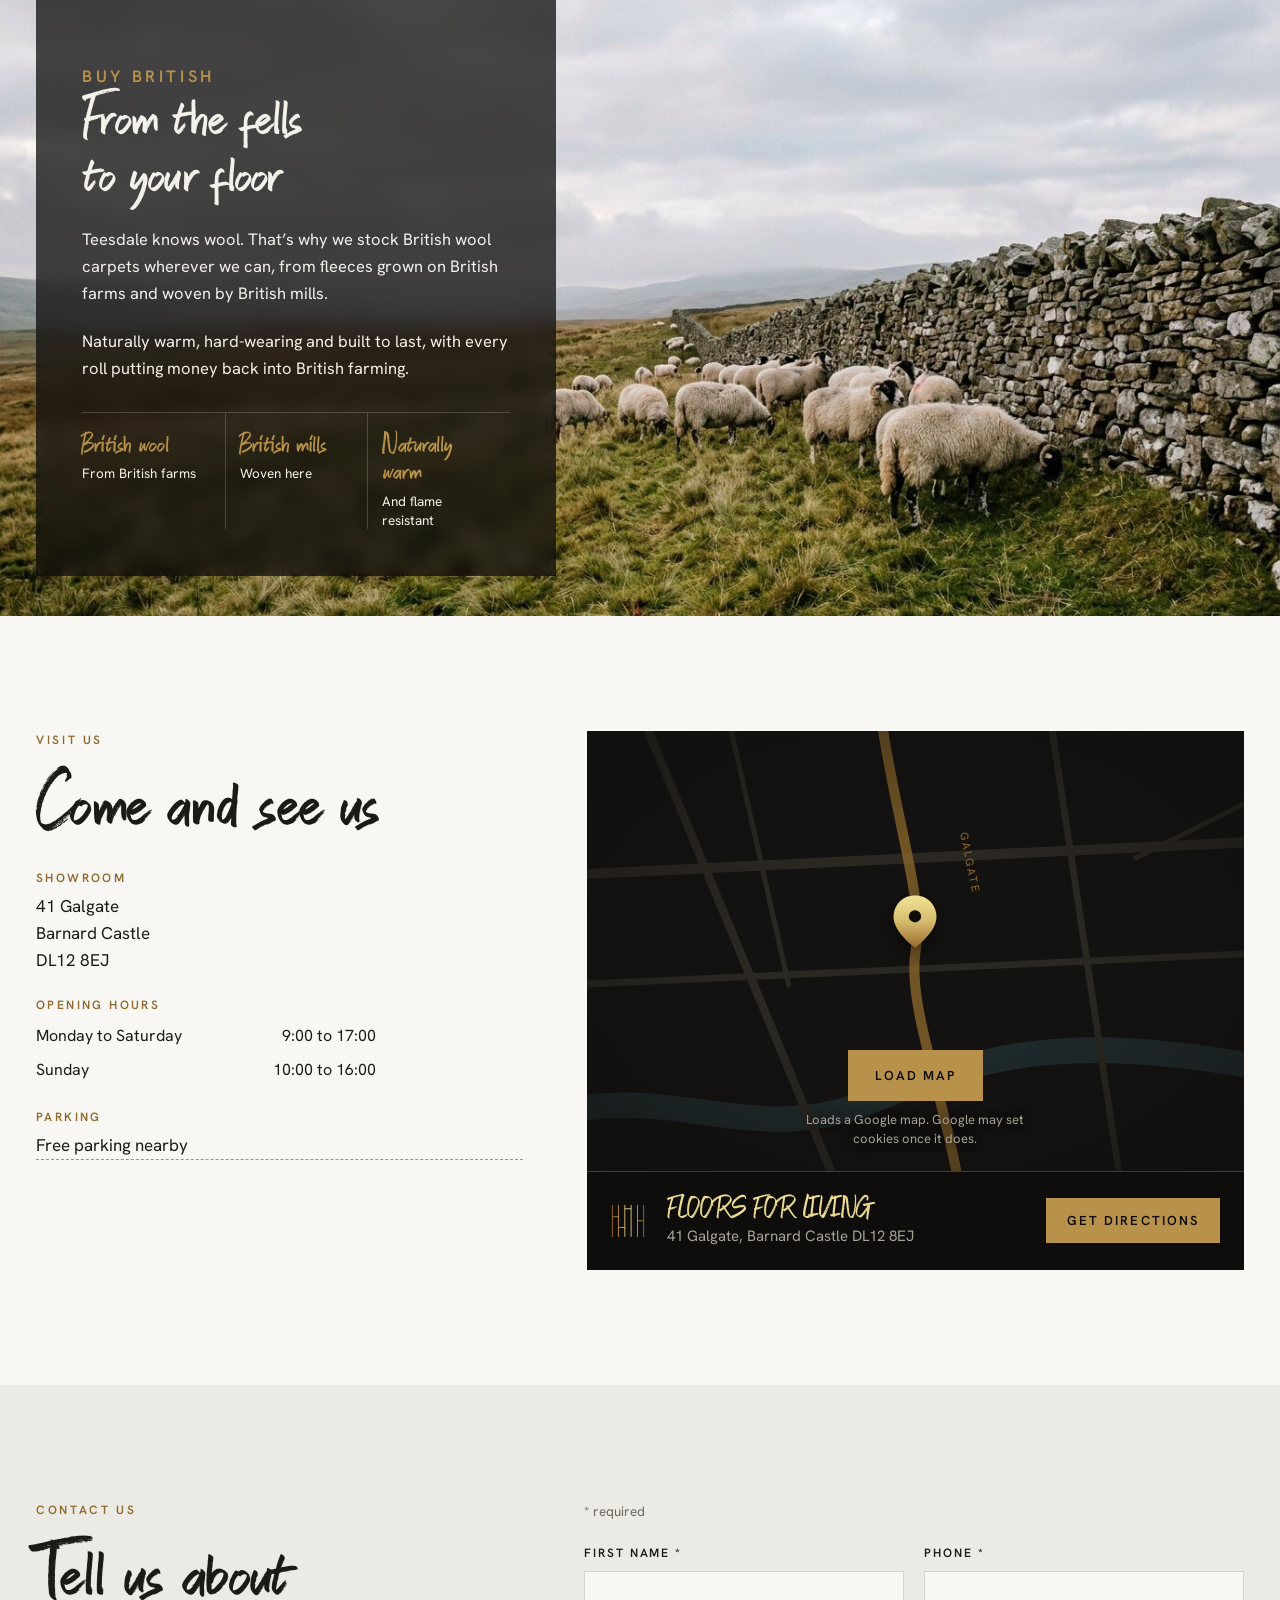
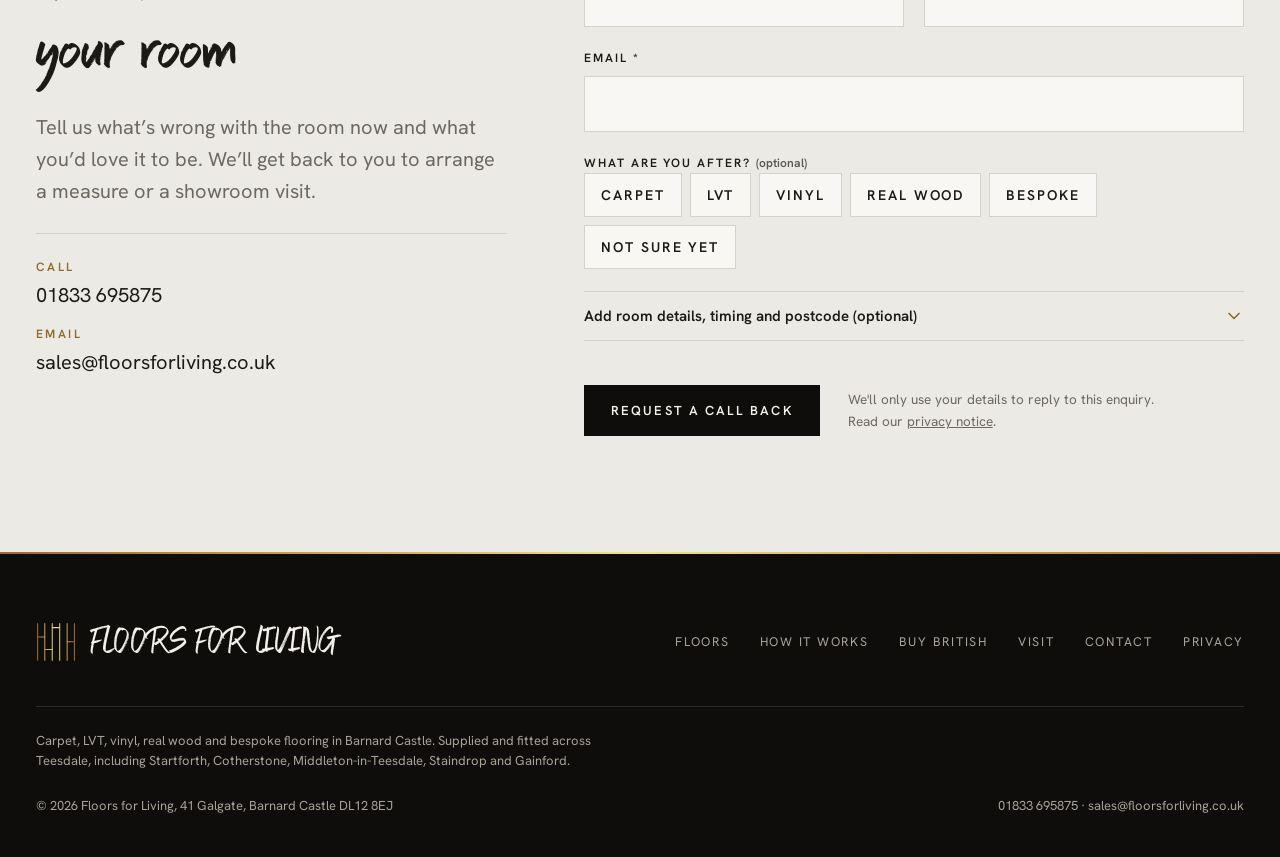
==== commit a491d5af: "Make the sticky bar and hero buttons say Request a call back Rebalances the sticky bar (narrower Cal" ====
--- a/index.html
+++ b/index.html
@@ -153,6 +153,7 @@
 }
 @media (max-width: 760px) { .nav .btn { display: none; } }
 @media (max-width: 420px) { .brand span { font-size: 20px; } .nav .btn { padding: 11px 12px; letter-spacing: .1em; } }
+@media (max-width: 400px) { .callbar a { font-size: 12.5px; letter-spacing: .1em; } }
 
 /* Hero */
 .hero { position: relative; background: var(--ink); color: var(--on-dark); overflow: hidden; }
@@ -440,7 +441,8 @@
 .callbar { display: none; }
 @media (max-width: 760px) {
   .callbar { position: fixed; left: 0; right: 0; bottom: 0; z-index: 40; display: flex; background: var(--ink); border-top: 1px solid rgba(184,146,74,.4); padding-bottom: env(safe-area-inset-bottom, 0px); transition: transform .3s; }
-  .callbar a { flex: 1 1 0; display: grid; place-items: center; min-height: 52px; color: var(--gold); font-size: 13px; font-weight: 600; letter-spacing: .18em; text-transform: uppercase; text-decoration: none; }
+  .callbar a { flex: 1 1 0; display: grid; place-items: center; min-height: 52px; color: var(--gold); font-size: 13px; font-weight: 600; letter-spacing: .18em; text-transform: uppercase; text-decoration: none; text-align: center; padding: 0 8px; }
+  .callbar a:first-child { flex: 0 0 30%; }
   .callbar a + a { border-left: 1px solid rgba(184,146,74,.3); }
   .callbar.is-hidden { transform: translateY(100%); visibility: hidden; transition: transform .3s, visibility 0s .3s; }
   .site-footer { padding-bottom: calc(40px + 52px + env(safe-area-inset-bottom, 0px)); }
@@ -532,7 +534,7 @@
       <h1 class="display">Floors you’ll love coming <em>home</em> to</h1>
       <p>Transform your space with Floors for Living. An independent shop based in Barnard Castle, we offer bespoke carpet and flooring that combines style, quality and exceptional service. Experience the best in flooring with our dedicated team of experts.</p>
       <div class="hero__ctas">
-        <a class="btn btn--gold" href="#contact">Book a home measure</a>
+        <a class="btn btn--gold" href="#contact">Request a call back</a>
         <a class="btn btn--ghost" href="#visit">Find the showroom</a>
       </div>
       <div class="hero__meta">
@@ -905,7 +907,7 @@
 
 <div class="callbar" id="callbar">
   <a href="tel:01833695875">Call</a>
-  <a href="#contact">Enquire</a>
+  <a href="#contact">Request a call back</a>
 </div>
 
 <div class="gold-rule"></div>
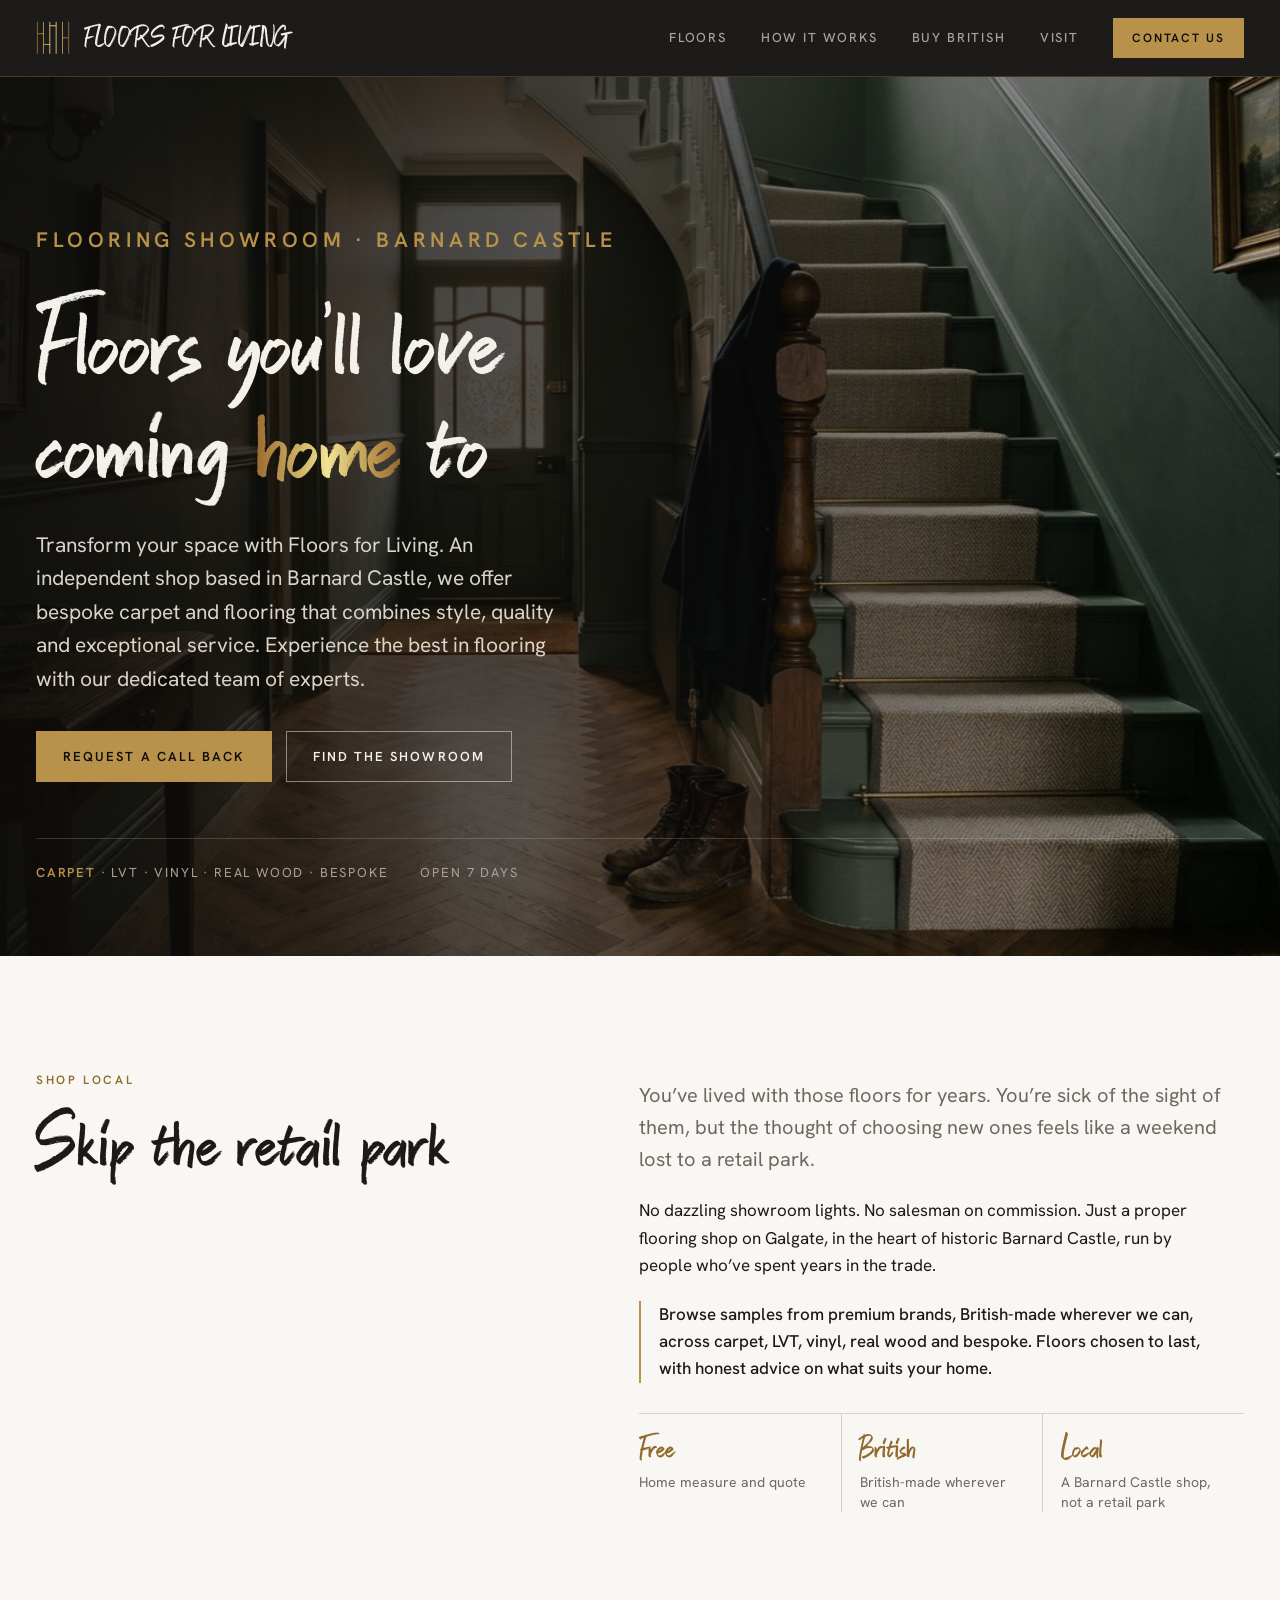
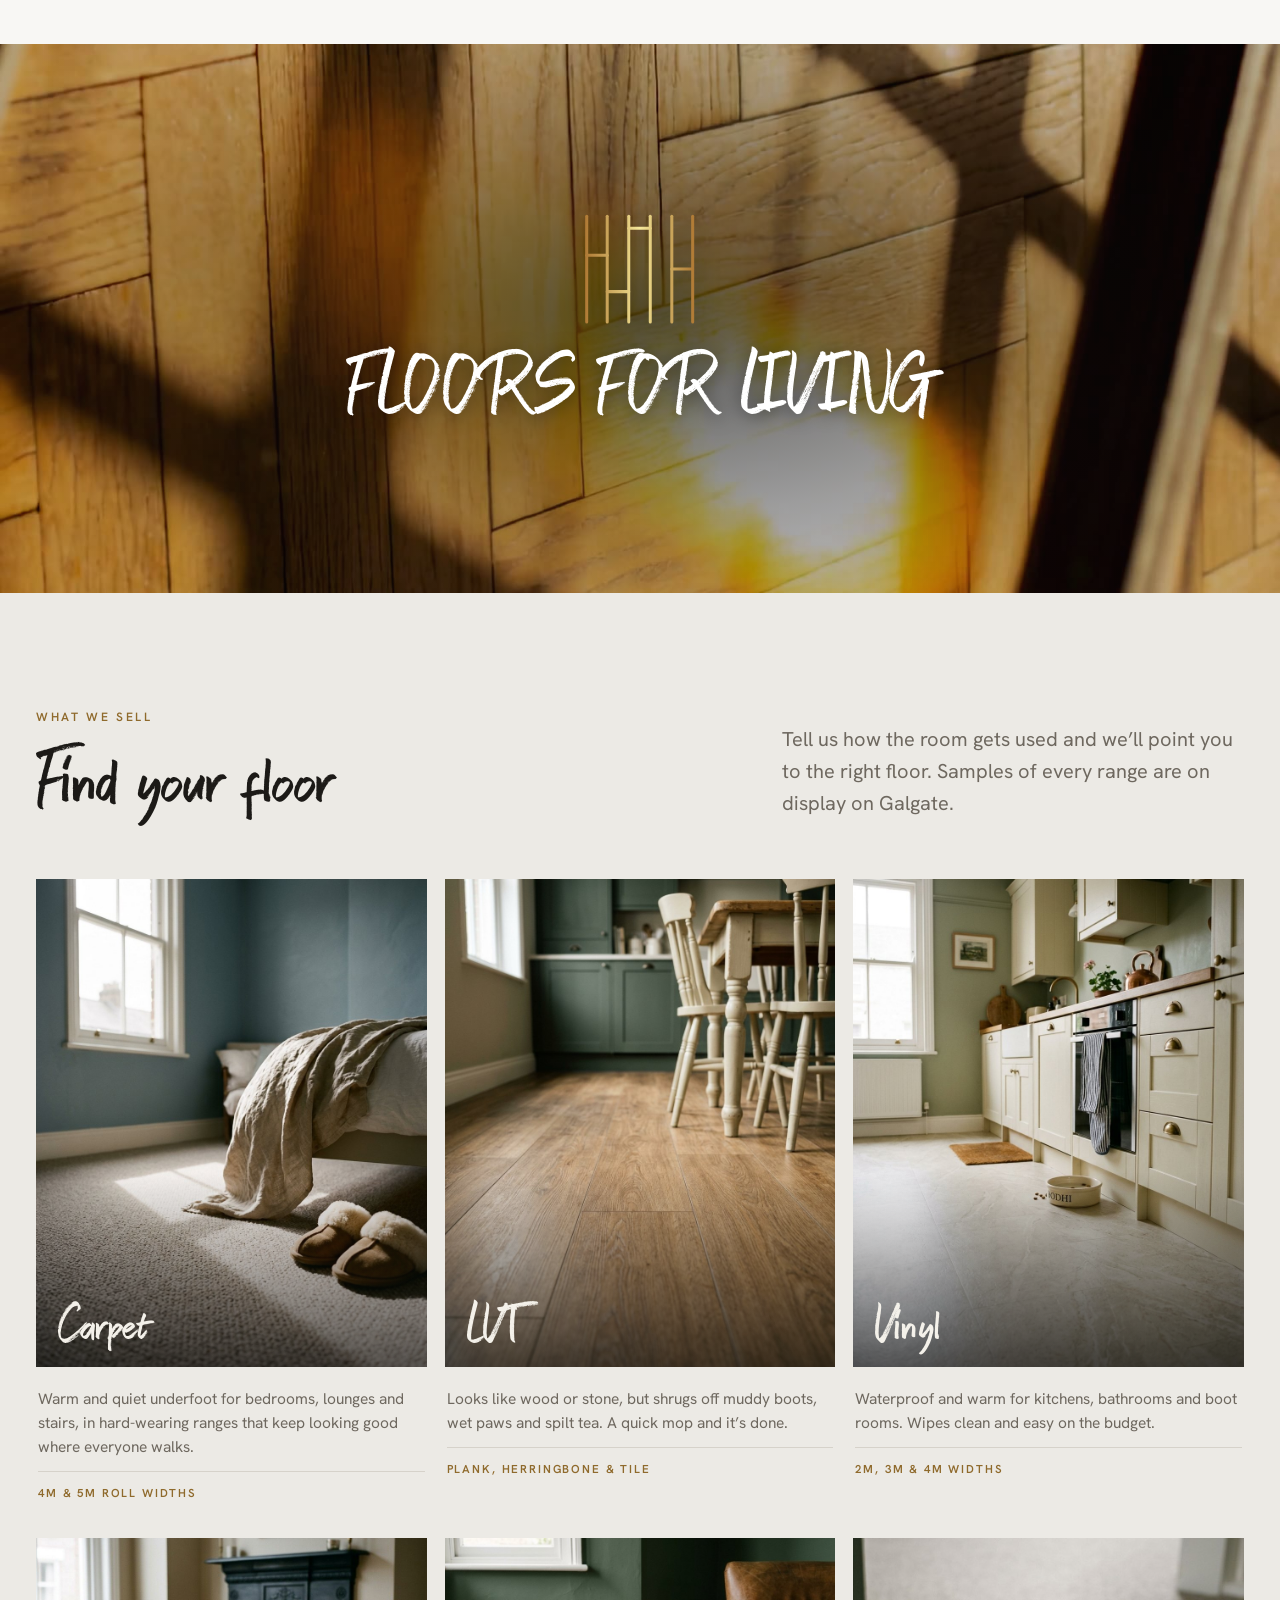
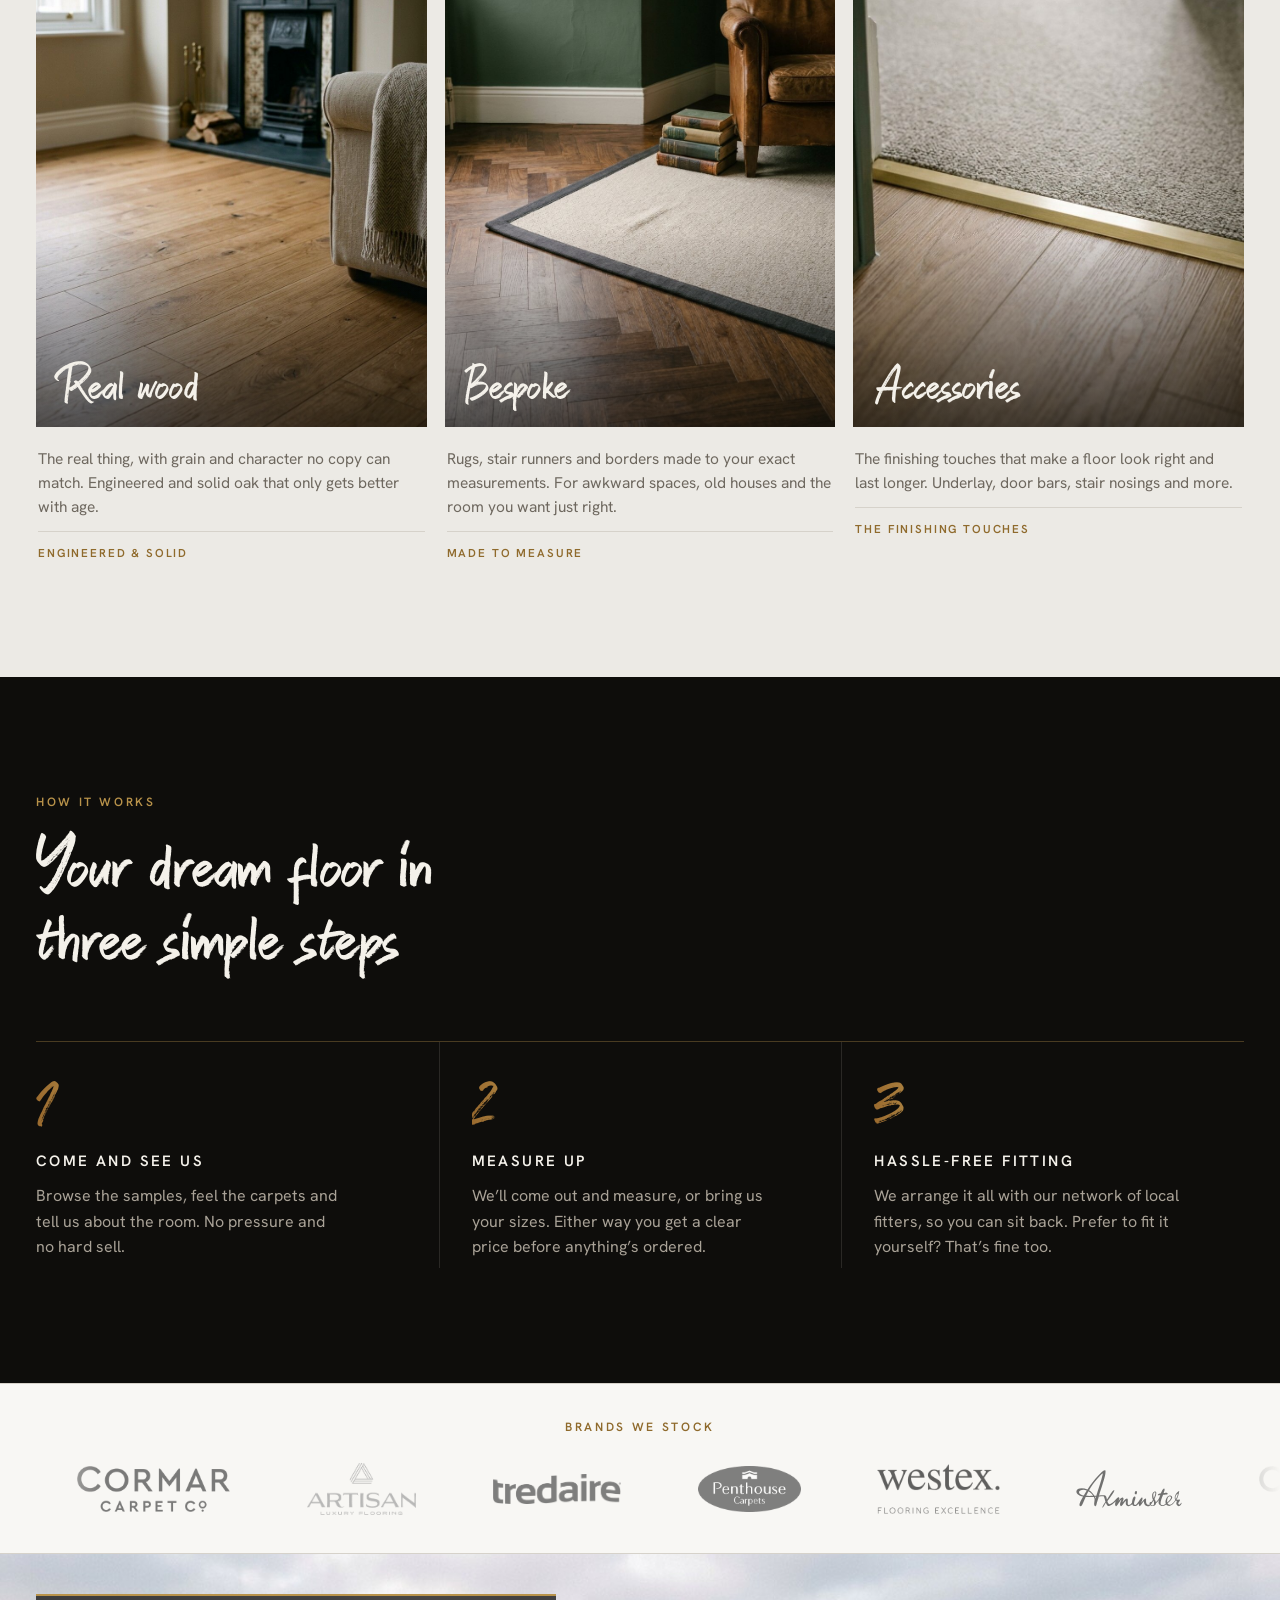
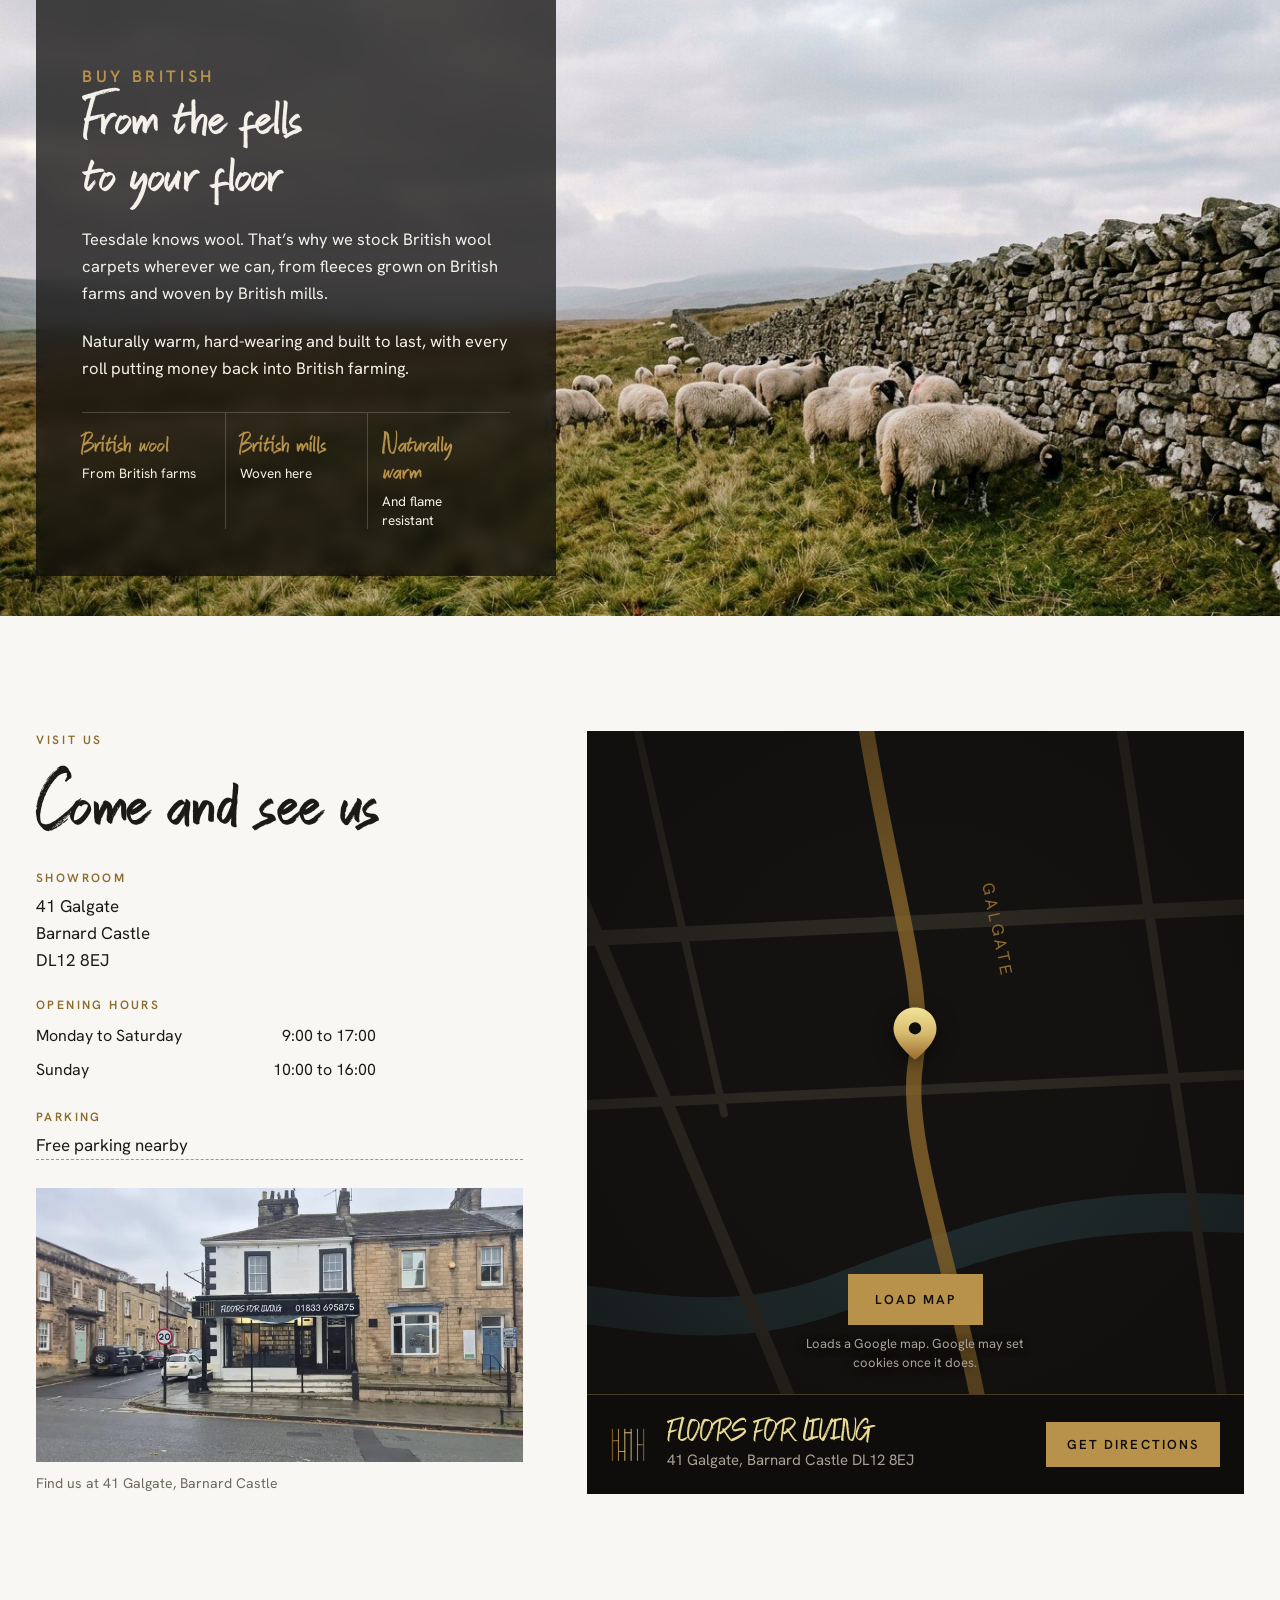
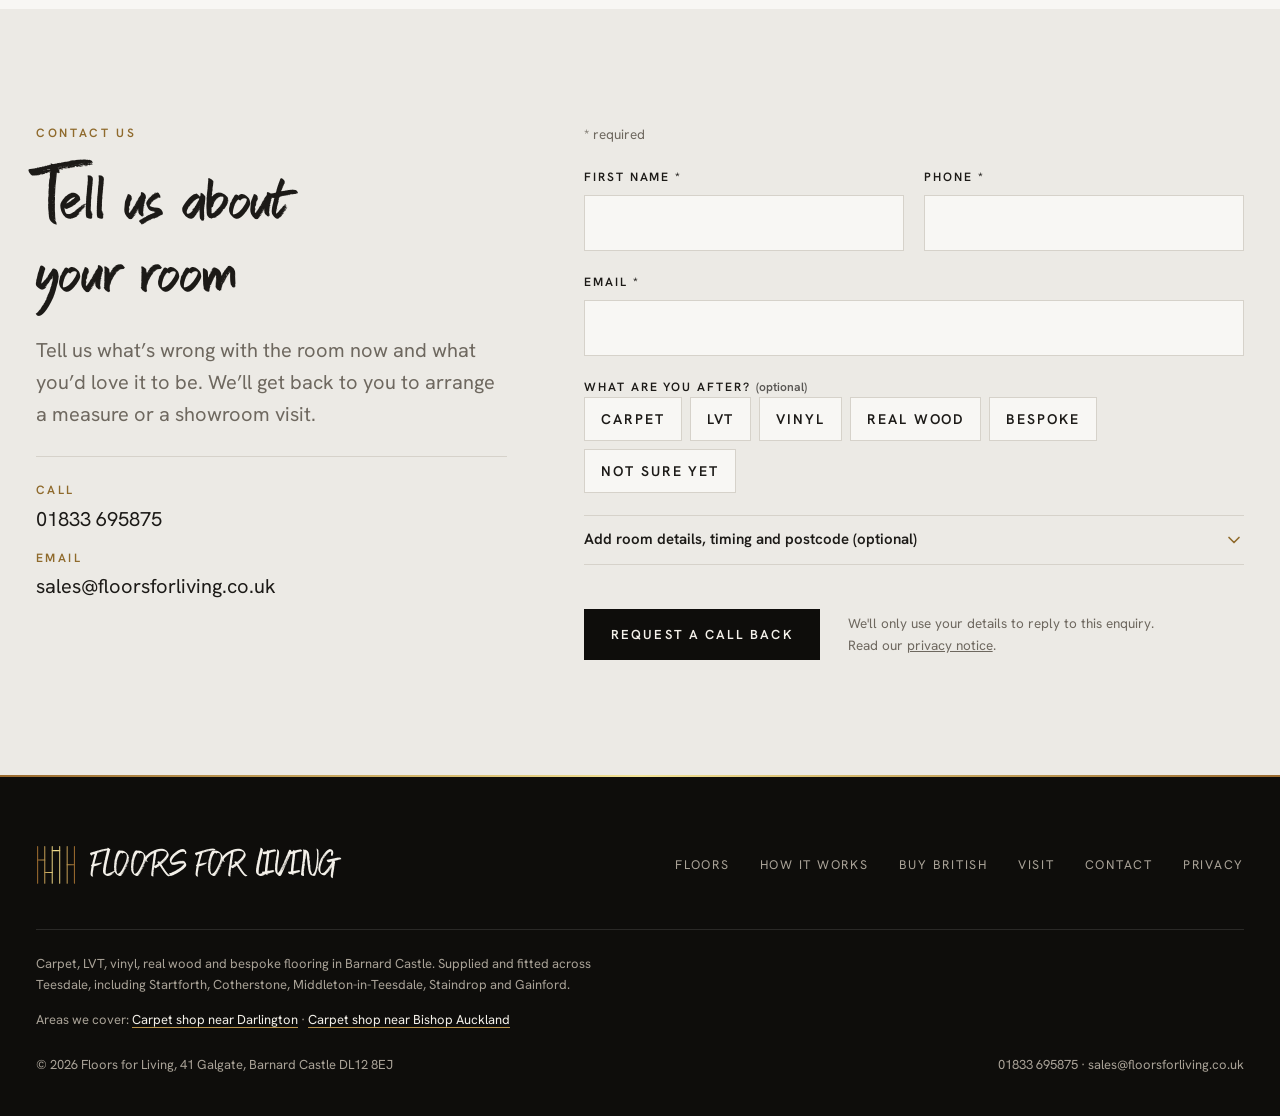
==== commit 5ba523e0: "Add Darlington and Bishop Auckland location pages - /carpet-shop-darlington/ and /carpet-shop-bishop" ====
--- a/index.html
+++ b/index.html
@@ -153,7 +153,6 @@
 }
 @media (max-width: 760px) { .nav .btn { display: none; } }
 @media (max-width: 420px) { .brand span { font-size: 20px; } .nav .btn { padding: 11px 12px; letter-spacing: .1em; } }
-@media (max-width: 400px) { .callbar a { font-size: 12.5px; letter-spacing: .1em; } }
 
 /* Hero */
 .hero { position: relative; background: var(--ink); color: var(--on-dark); overflow: hidden; }
@@ -441,8 +440,7 @@
 .callbar { display: none; }
 @media (max-width: 760px) {
   .callbar { position: fixed; left: 0; right: 0; bottom: 0; z-index: 40; display: flex; background: var(--ink); border-top: 1px solid rgba(184,146,74,.4); padding-bottom: env(safe-area-inset-bottom, 0px); transition: transform .3s; }
-  .callbar a { flex: 1 1 0; display: grid; place-items: center; min-height: 52px; color: var(--gold); font-size: 13px; font-weight: 600; letter-spacing: .18em; text-transform: uppercase; text-decoration: none; text-align: center; padding: 0 8px; }
-  .callbar a:first-child { flex: 0 0 30%; }
+  .callbar a { flex: 1 1 0; display: grid; place-items: center; min-height: 52px; color: var(--gold); font-size: 13px; font-weight: 600; letter-spacing: .18em; text-transform: uppercase; text-decoration: none; }
   .callbar a + a { border-left: 1px solid rgba(184,146,74,.3); }
   .callbar.is-hidden { transform: translateY(100%); visibility: hidden; transition: transform .3s, visibility 0s .3s; }
   .site-footer { padding-bottom: calc(40px + 52px + env(safe-area-inset-bottom, 0px)); }
@@ -457,6 +455,13 @@
 .site-footer nav a:hover { color: var(--gold-light); }
 .site-footer .bottom { display: flex; flex-wrap: wrap; justify-content: space-between; gap: 12px; padding-top: 24px; font-size: 13px; }
 .footer-seo { margin: 0; padding-top: 24px; font-size: 13px; line-height: 1.6; max-width: 80ch; color: var(--on-dark-muted); }
+.floor[id] { scroll-margin-top: calc(92px + env(safe-area-inset-top, 0px)); }
+.footer-areas { margin: 0; padding-top: 14px; font-size: 13px; line-height: 1.6; color: var(--on-dark-muted); }
+.footer-areas a { color: var(--on-dark); text-decoration-color: var(--gold); text-underline-offset: 3px; }
+.footer-areas a:hover { color: var(--gold-light); }
+.visit__photo { margin: 0; }
+.visit__photo img { width: 100%; height: auto; aspect-ratio: 16 / 9; object-fit: cover; object-position: 46% 38%; }
+.visit__photo figcaption { margin-top: 10px; font-size: 14px; color: var(--muted); }
 .gold-rule { height: 2px; background: var(--gold-grad); }
 </style>
 </head>
@@ -481,7 +486,7 @@
 </svg>
 
 <script type="application/ld+json">
-{"@context":"https://schema.org","@type":"HomeGoodsStore","name":"Floors for Living",
+{"@context":"https://schema.org","@type":"HomeGoodsStore","@id":"https://floorsforliving.co.uk/#business","name":"Floors for Living",
  "description":"Independent carpet and flooring shop in Barnard Castle selling carpet, LVT, vinyl, real wood and bespoke floors, with fitting or supply only.",
  "url":"https://floorsforliving.co.uk/","image":"https://floorsforliving.co.uk/hero.jpg",
  "telephone":"+441833695875","email":"sales@floorsforliving.co.uk",
@@ -597,35 +602,35 @@
         <p class="lede" style="max-width:42ch">Tell us how the room gets used and we’ll point you to the right floor. Samples of every range are on display on Galgate.</p>
       </div>
       <div class="floors">
-        <a class="floor" href="#enquiry" data-floor="Carpet">
+        <a class="floor" id="floor-carpet" href="#enquiry" data-floor="Carpet">
           <div class="floor__img"><img src="carpet.jpg" alt="Greige twist carpet in a blue bedroom with sunlight across the floor" loading="lazy"><span class="floor__name">Carpet</span></div>
           <div class="floor__body">
             <p>Warm and quiet underfoot for bedrooms, lounges and stairs, in hard-wearing ranges that keep looking good where everyone walks.</p>
             <span class="floor__spec">4m &amp; 5m roll widths</span>
           </div>
         </a>
-        <a class="floor" href="#enquiry" data-floor="LVT">
+        <a class="floor" id="floor-lvt" href="#enquiry" data-floor="LVT">
           <div class="floor__img"><img src="lvt.jpg" alt="Oak effect LVT planks in a kitchen diner with painted chairs" loading="lazy"><span class="floor__name">LVT</span></div>
           <div class="floor__body">
             <p>Looks like wood or stone, but shrugs off muddy boots, wet paws and spilt tea. A quick mop and it’s done.</p>
             <span class="floor__spec">Plank, herringbone &amp; tile</span>
           </div>
         </a>
-        <a class="floor" href="#enquiry" data-floor="Vinyl">
+        <a class="floor" id="floor-vinyl" href="#enquiry" data-floor="Vinyl">
           <div class="floor__img"><img src="vinyl.jpg" alt="Pale stone effect vinyl in a cream shaker kitchen" loading="lazy"><span class="floor__name">Vinyl</span></div>
           <div class="floor__body">
             <p>Waterproof and warm for kitchens, bathrooms and boot rooms. Wipes clean and easy on the budget.</p>
             <span class="floor__spec">2m, 3m &amp; 4m widths</span>
           </div>
         </a>
-        <a class="floor" href="#enquiry" data-floor="Real wood">
+        <a class="floor" id="floor-real-wood" href="#enquiry" data-floor="Real wood">
           <div class="floor__img"><img src="realwood.jpg" alt="Wide plank oak floor in a living room with a cast iron fireplace and a linen armchair" loading="lazy"><span class="floor__name">Real wood</span></div>
           <div class="floor__body">
             <p>The real thing, with grain and character no copy can match. Engineered and solid oak that only gets better with age.</p>
             <span class="floor__spec">Engineered &amp; solid</span>
           </div>
         </a>
-        <a class="floor" href="#enquiry" data-floor="Bespoke">
+        <a class="floor" id="floor-bespoke" href="#enquiry" data-floor="Bespoke">
           <div class="floor__img"><img src="bespoke.jpg" alt="Bespoke bound wool rug with a charcoal border on walnut herringbone" loading="lazy"><span class="floor__name">Bespoke</span></div>
           <div class="floor__body">
             <p>Rugs, stair runners and borders made to your exact measurements. For awkward spaces, old houses and the room you want just right.</p>
@@ -736,6 +741,10 @@
           </dd></div>
           <div><dt>Parking</dt><dd class="tbc">Free parking nearby</dd></div>
         </dl>
+        <figure class="visit__photo">
+          <img src="images/FFL_Front-1200.webp" srcset="images/FFL_Front-800.webp 800w, images/FFL_Front-1200.webp 1200w, images/FFL_Front-1600.webp 1600w" sizes="(max-width: 860px) 92vw, 480px" width="1600" height="900" alt="Floors for Living shopfront on Galgate, Barnard Castle" loading="lazy" decoding="async">
+          <figcaption>Find us at 41 Galgate, Barnard Castle</figcaption>
+        </figure>
       </div>
 
       <div class="map">
@@ -907,7 +916,7 @@
 
 <div class="callbar" id="callbar">
   <a href="tel:01833695875">Call</a>
-  <a href="#contact">Request a call back</a>
+  <a href="#contact">Send enquiry</a>
 </div>
 
 <div class="gold-rule"></div>
@@ -928,6 +937,7 @@
       </nav>
     </div>
     <p class="footer-seo">Carpet, LVT, vinyl, real wood and bespoke flooring in Barnard Castle. Supplied and fitted across Teesdale, including Startforth, Cotherstone, Middleton-in-Teesdale, Staindrop and Gainford.</p>
+    <p class="footer-areas">Areas we cover: <a href="/carpet-shop-darlington/">Carpet shop near Darlington</a> &middot; <a href="/carpet-shop-bishop-auckland/">Carpet shop near Bishop Auckland</a></p>
     <div class="bottom">
       <span>&copy; <span id="yr">2026</span> Floors for Living, 41 Galgate, Barnard Castle DL12 8EJ</span>
       <span><a href="tel:01833695875" style="text-decoration:none">01833 695875</a> &middot; <a href="mailto:sales@floorsforliving.co.uk" style="text-decoration:none">sales@floorsforliving.co.uk</a></span>
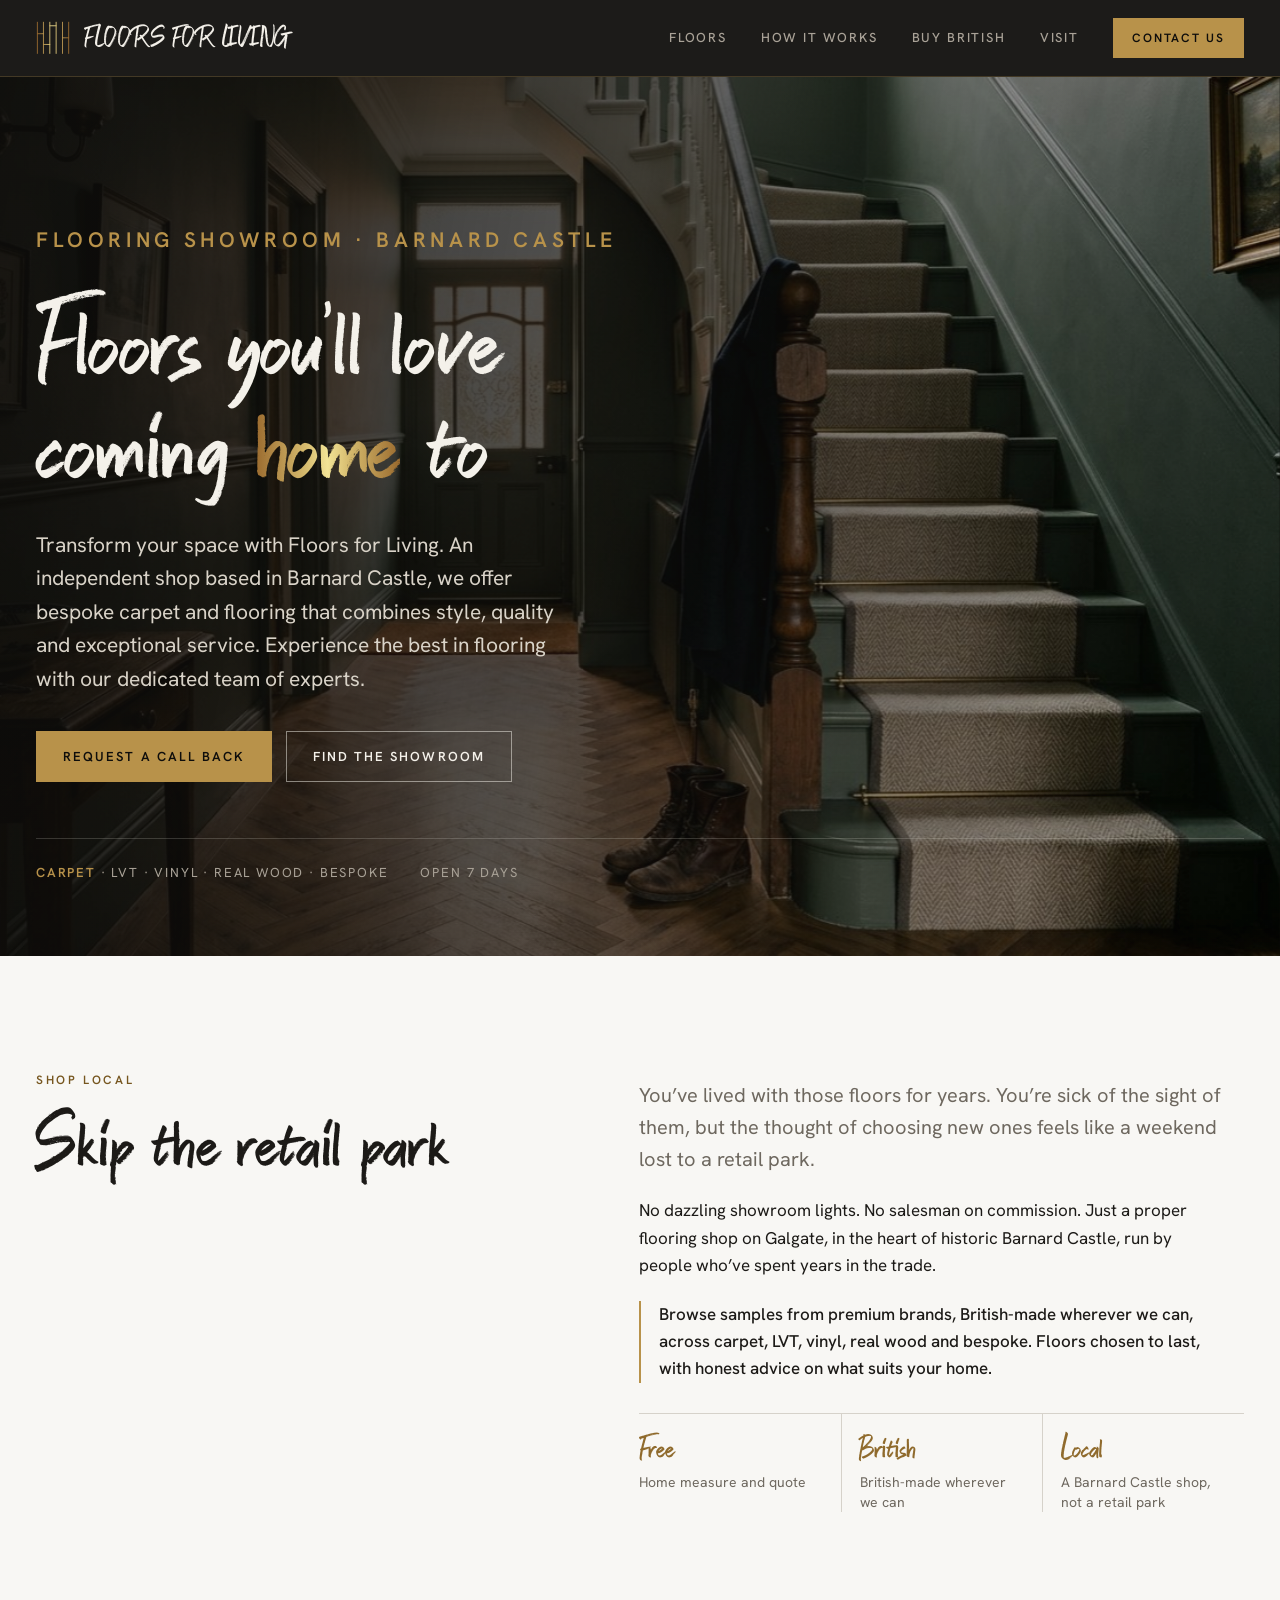
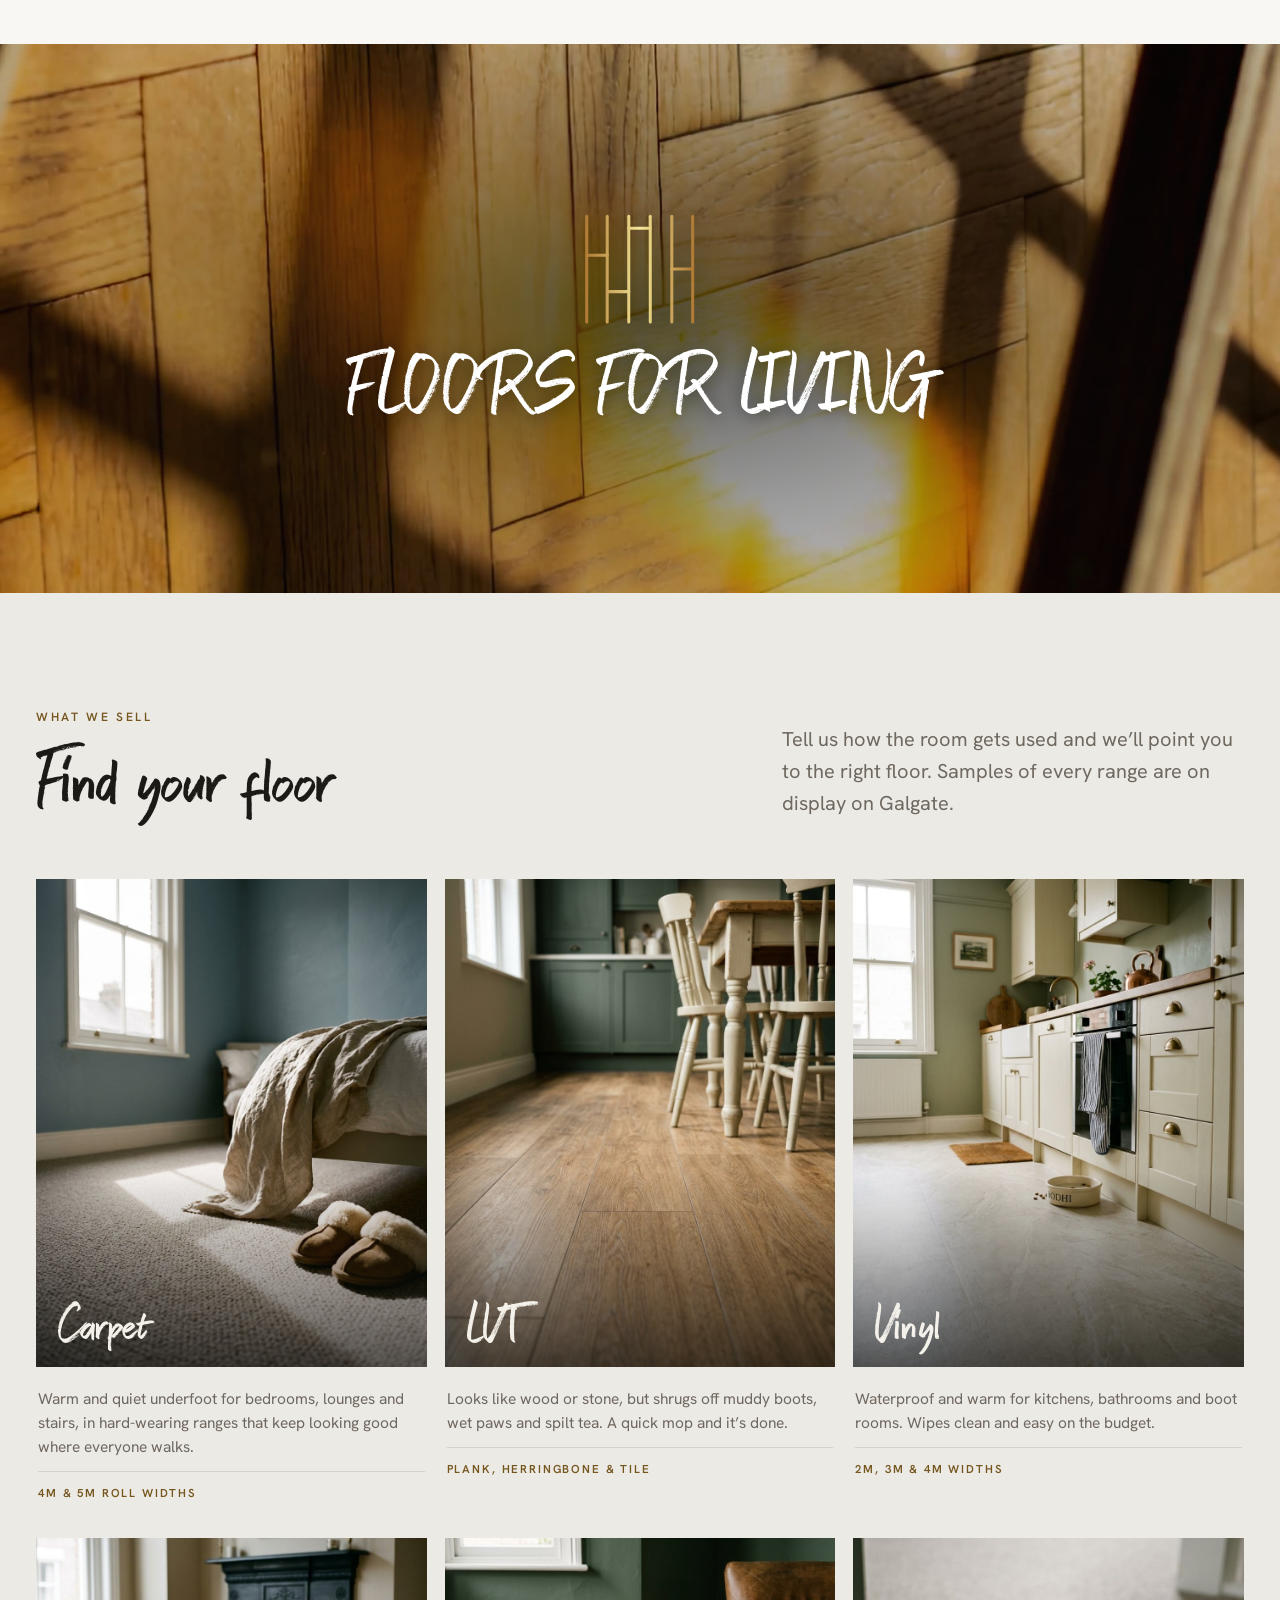
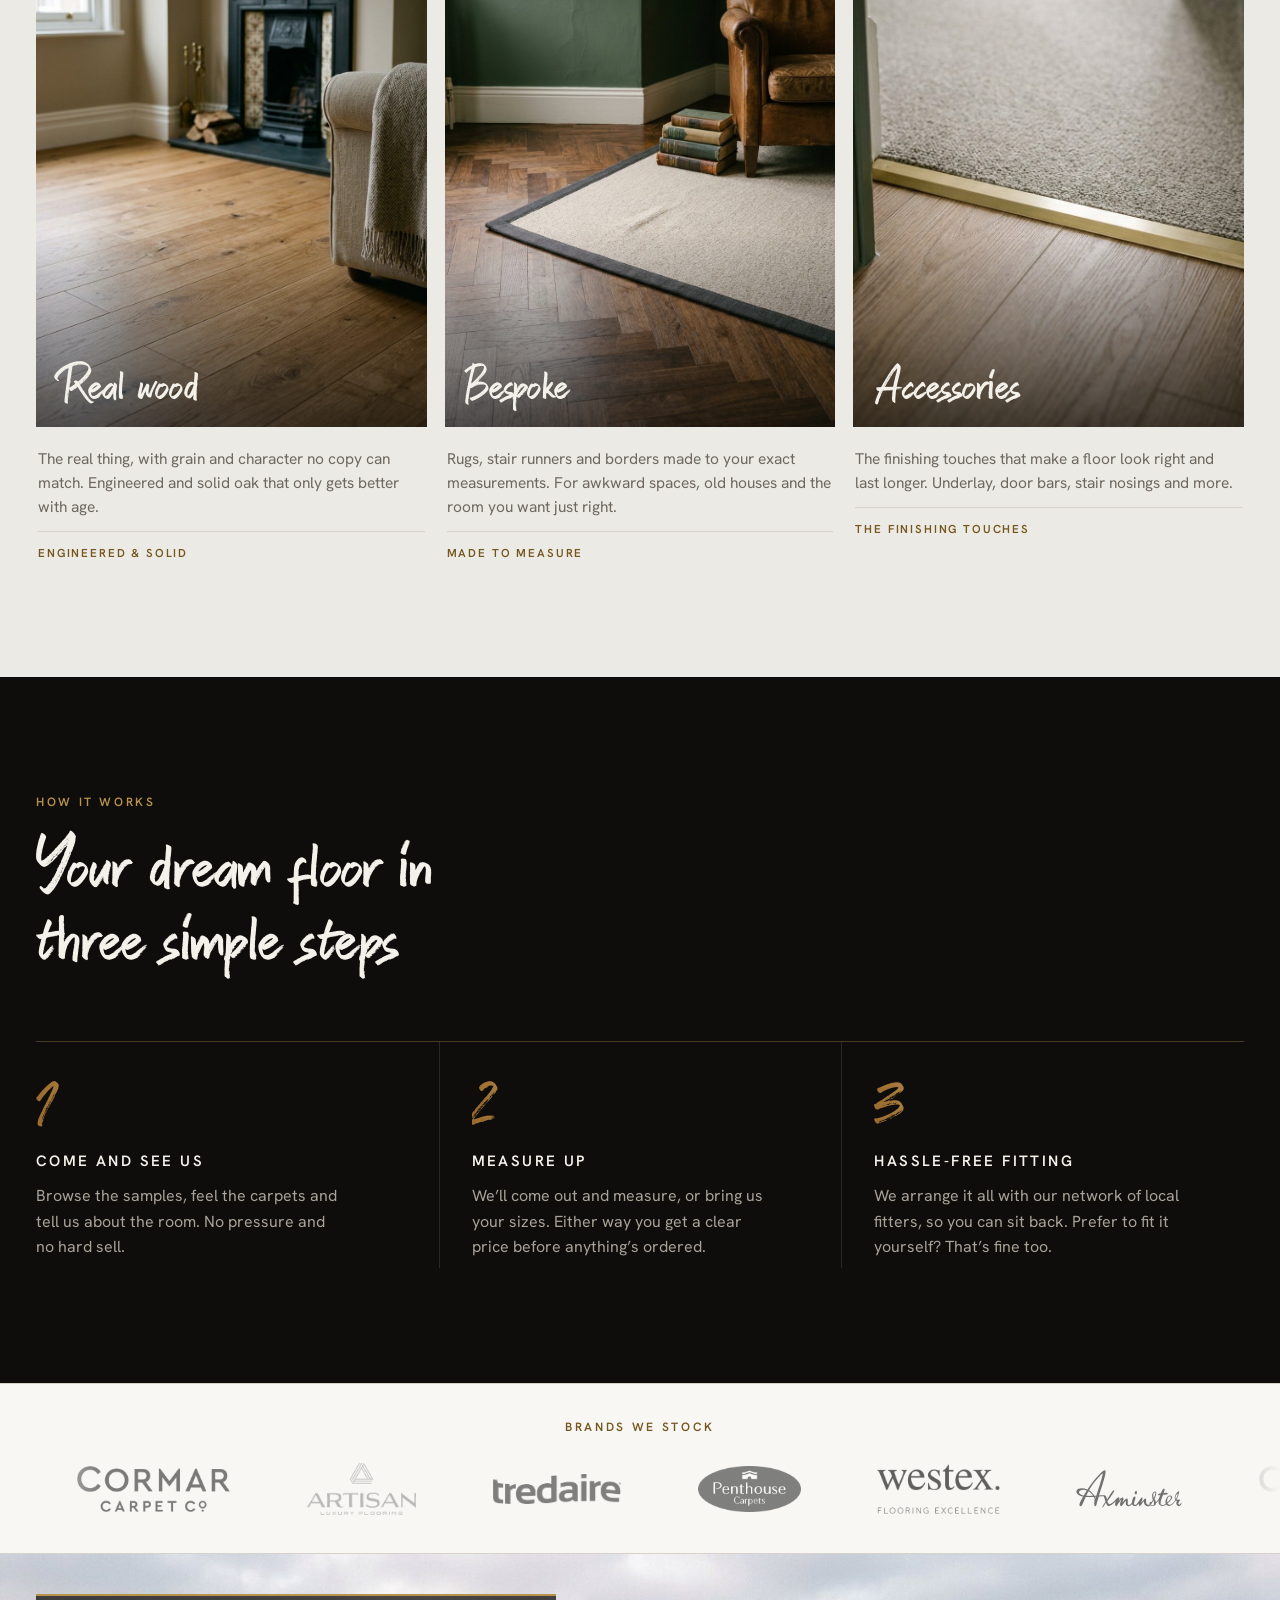
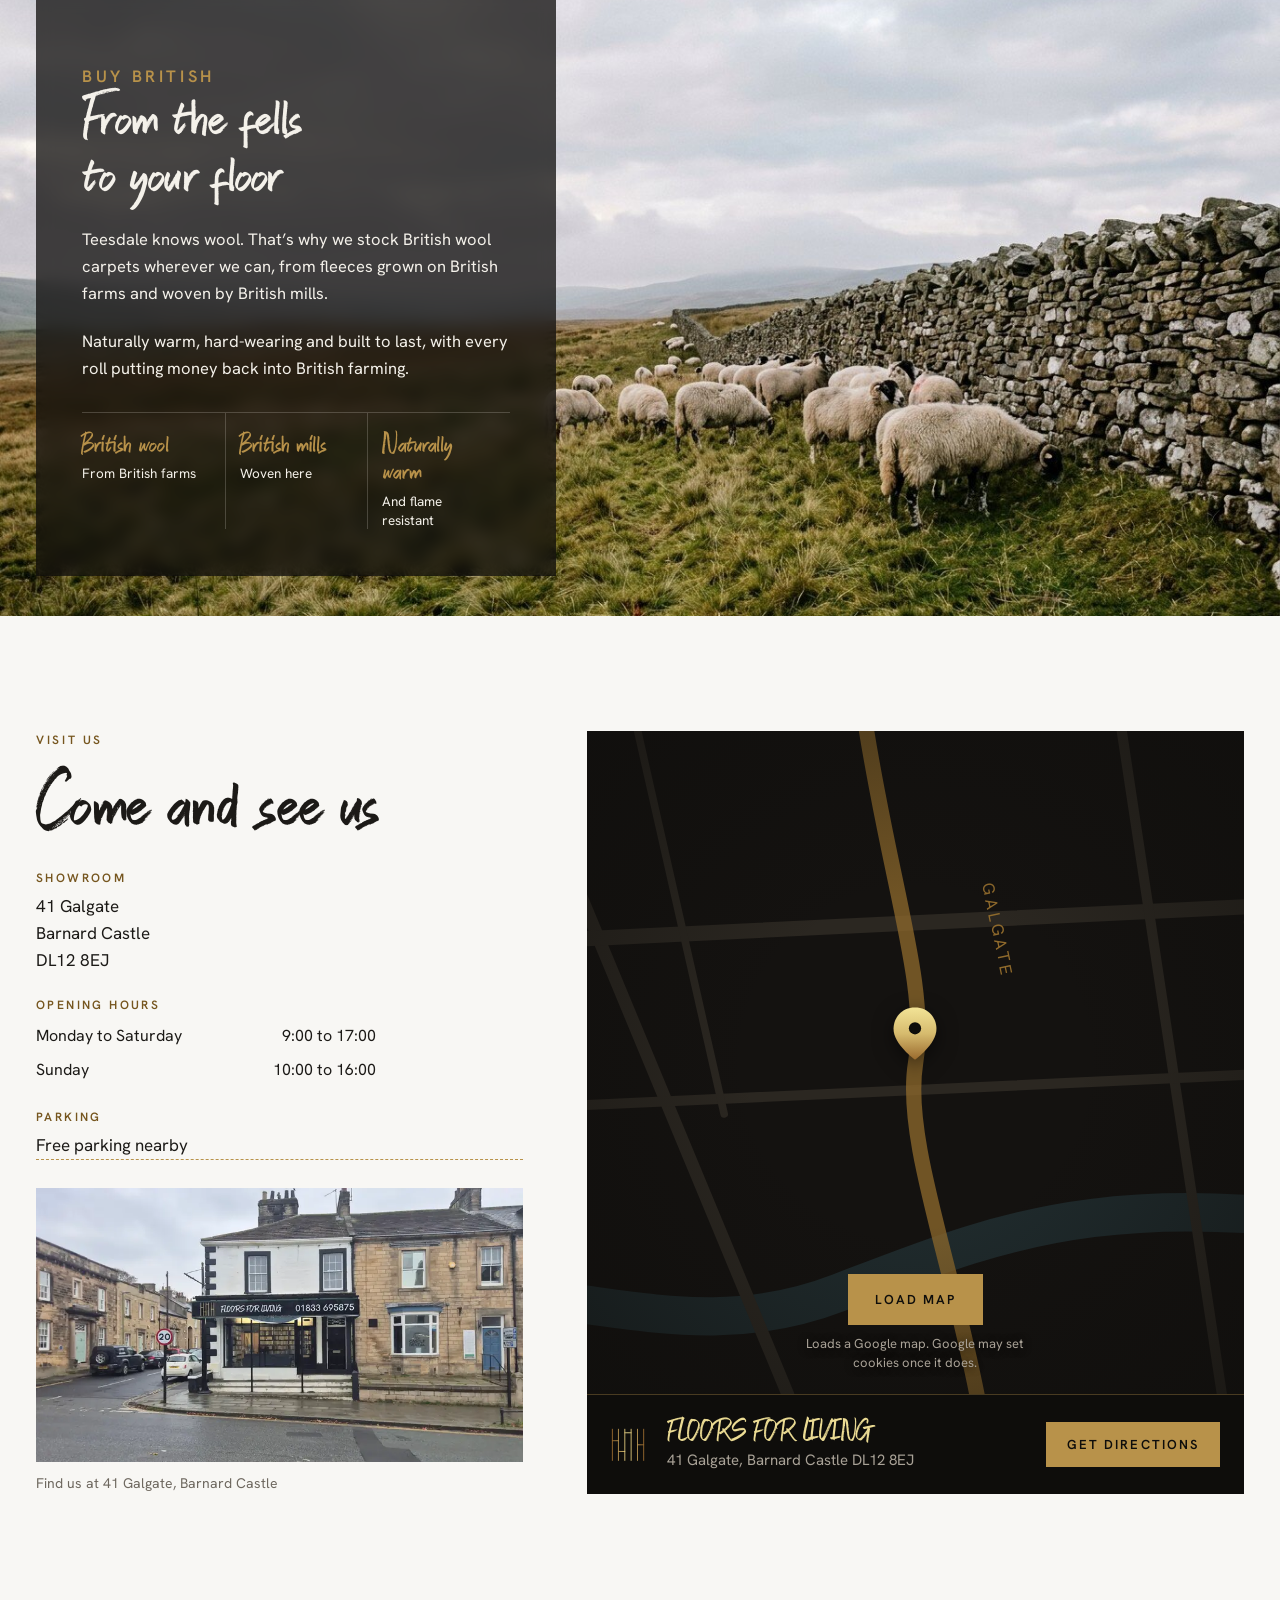
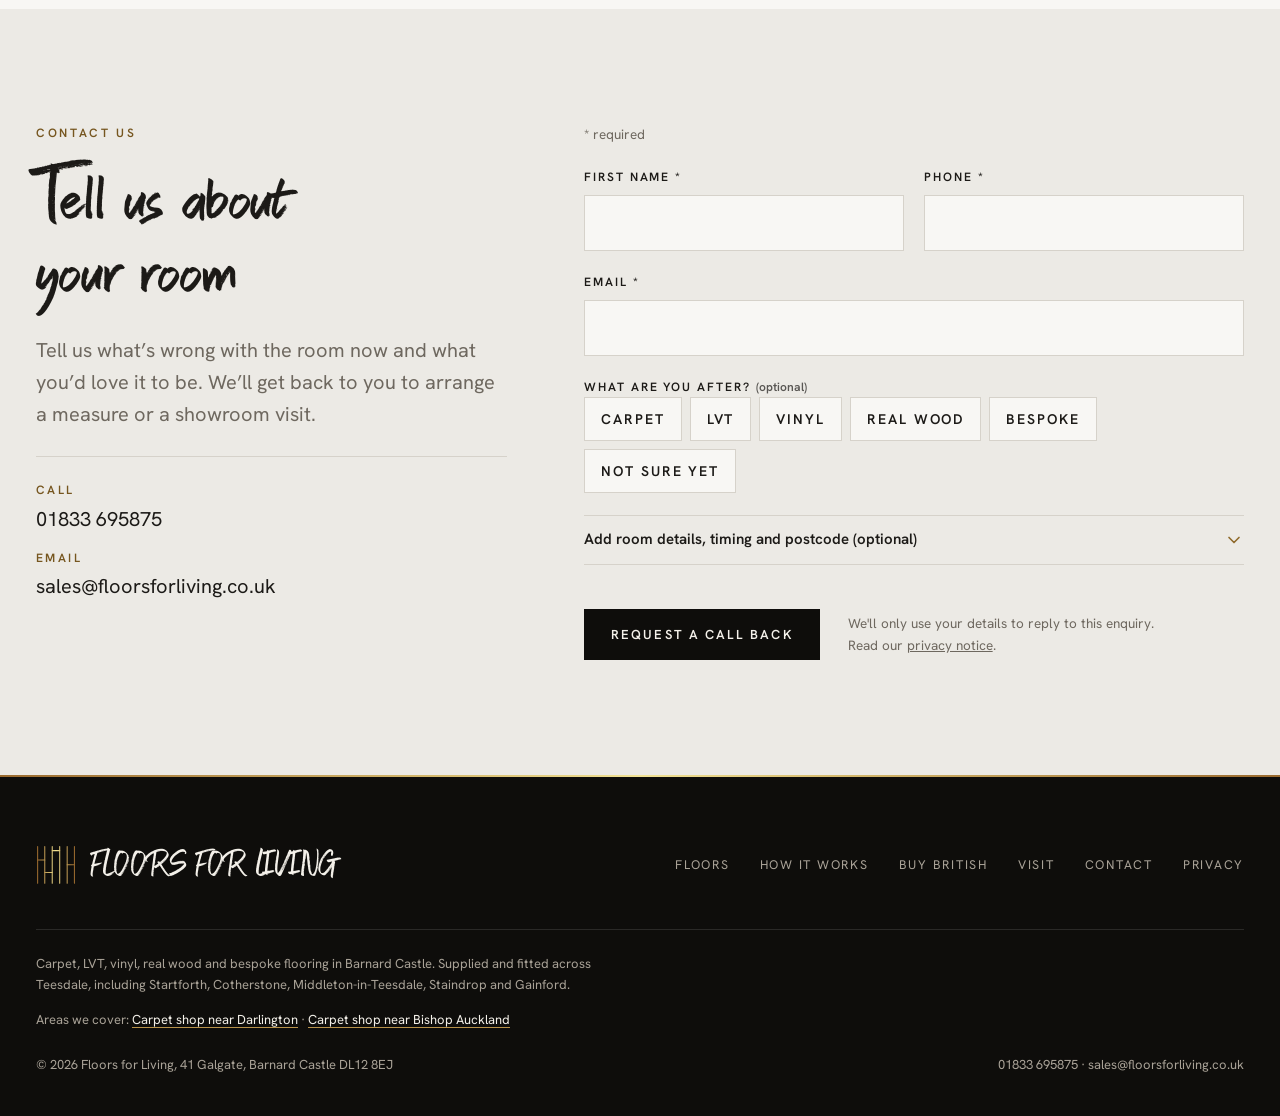
==== commit 9534c20f: "Polish location pages: calmer headings, photo hero, image range tiles, brands strip, subtle motion -" ====
--- a/index.html
+++ b/index.html
@@ -37,6 +37,7 @@
   --line: #d6d2ca;
   --gold: #b8924a;         /* mid gold from the mark */
   --gold-dark: #8f6a2c;
+  --gold-text: #76561f;    /* deeper gold for small text on pale bands (WCAG AA) */
   --gold-light: #ecdc94;
   --on-dark: #f4f1ea;
   --on-dark-muted: #a9a297;
@@ -74,7 +75,7 @@
 
 .eyebrow {
   font-size: 12px; font-weight: 600; letter-spacing: .22em; text-transform: uppercase;
-  color: var(--gold-dark); margin: 0 0 18px;
+  color: var(--gold-text); margin: 0 0 18px;
 }
 .band--dark .eyebrow, .hero .eyebrow { color: var(--gold); }
 .eyebrow--split span { white-space: nowrap; }
@@ -210,7 +211,7 @@
 .floor__name { position: absolute; left: 22px; right: 22px; bottom: 18px; z-index: 1; color: var(--on-dark); font-family: var(--f-display); font-size: clamp(38px, 3.6vw, 50px); line-height: 1; }
 .floor__body { padding: 20px 2px 0; display: grid; gap: 12px; }
 .floor__body p { margin: 0; font-size: 15.5px; line-height: 1.55; color: var(--muted); }
-.floor__spec { font-size: 11.5px; font-weight: 600; letter-spacing: .16em; text-transform: uppercase; color: var(--gold-dark); border-top: 1px solid var(--line); padding-top: 12px; }
+.floor__spec { font-size: 11.5px; font-weight: 600; letter-spacing: .16em; text-transform: uppercase; color: var(--gold-text); border-top: 1px solid var(--line); padding-top: 12px; }
 @media (max-width: 1020px) { .floors { grid-template-columns: repeat(2, 1fr); } }
 .floors-dots { display: none; }
 @media (max-width: 760px) {
@@ -283,7 +284,7 @@
 .visit { display: grid; grid-template-columns: 1fr 1.35fr; gap: clamp(32px, 5vw, 72px); align-items: stretch; }
 .visit__info { display: grid; gap: 28px; align-content: start; min-width: 0; }
 .visit__info dl { margin: 0; display: grid; gap: 22px; }
-.visit__info dt { font-size: 12px; font-weight: 600; letter-spacing: .2em; text-transform: uppercase; color: var(--gold-dark); margin-bottom: 4px; }
+.visit__info dt { font-size: 12px; font-weight: 600; letter-spacing: .2em; text-transform: uppercase; color: var(--gold-text); margin-bottom: 4px; }
 .visit__info dd { margin: 0; font-size: 17px; }
 .hours { width: 100%; max-width: 340px; border-collapse: collapse; font-size: 16px; font-variant-numeric: tabular-nums; }
 .hours td { padding: 4px 0; }
@@ -317,7 +318,7 @@
 .contact__aside { display: grid; gap: 26px; align-content: start; min-width: 0; }
 .contact__direct { display: grid; gap: 14px; padding-top: 24px; border-top: 1px solid var(--line); }
 .contact__direct div { display: grid; gap: 2px; }
-.contact__direct span { font-size: 12px; font-weight: 600; letter-spacing: .2em; text-transform: uppercase; color: var(--gold-dark); }
+.contact__direct span { font-size: 12px; font-weight: 600; letter-spacing: .2em; text-transform: uppercase; color: var(--gold-text); }
 .contact__direct a { font-size: 20px; text-decoration: none; user-select: all; }
 form { display: grid; grid-template-columns: 1fr 1fr; gap: 22px 20px; min-width: 0; }
 #enquiry { scroll-margin-top: 96px; }
